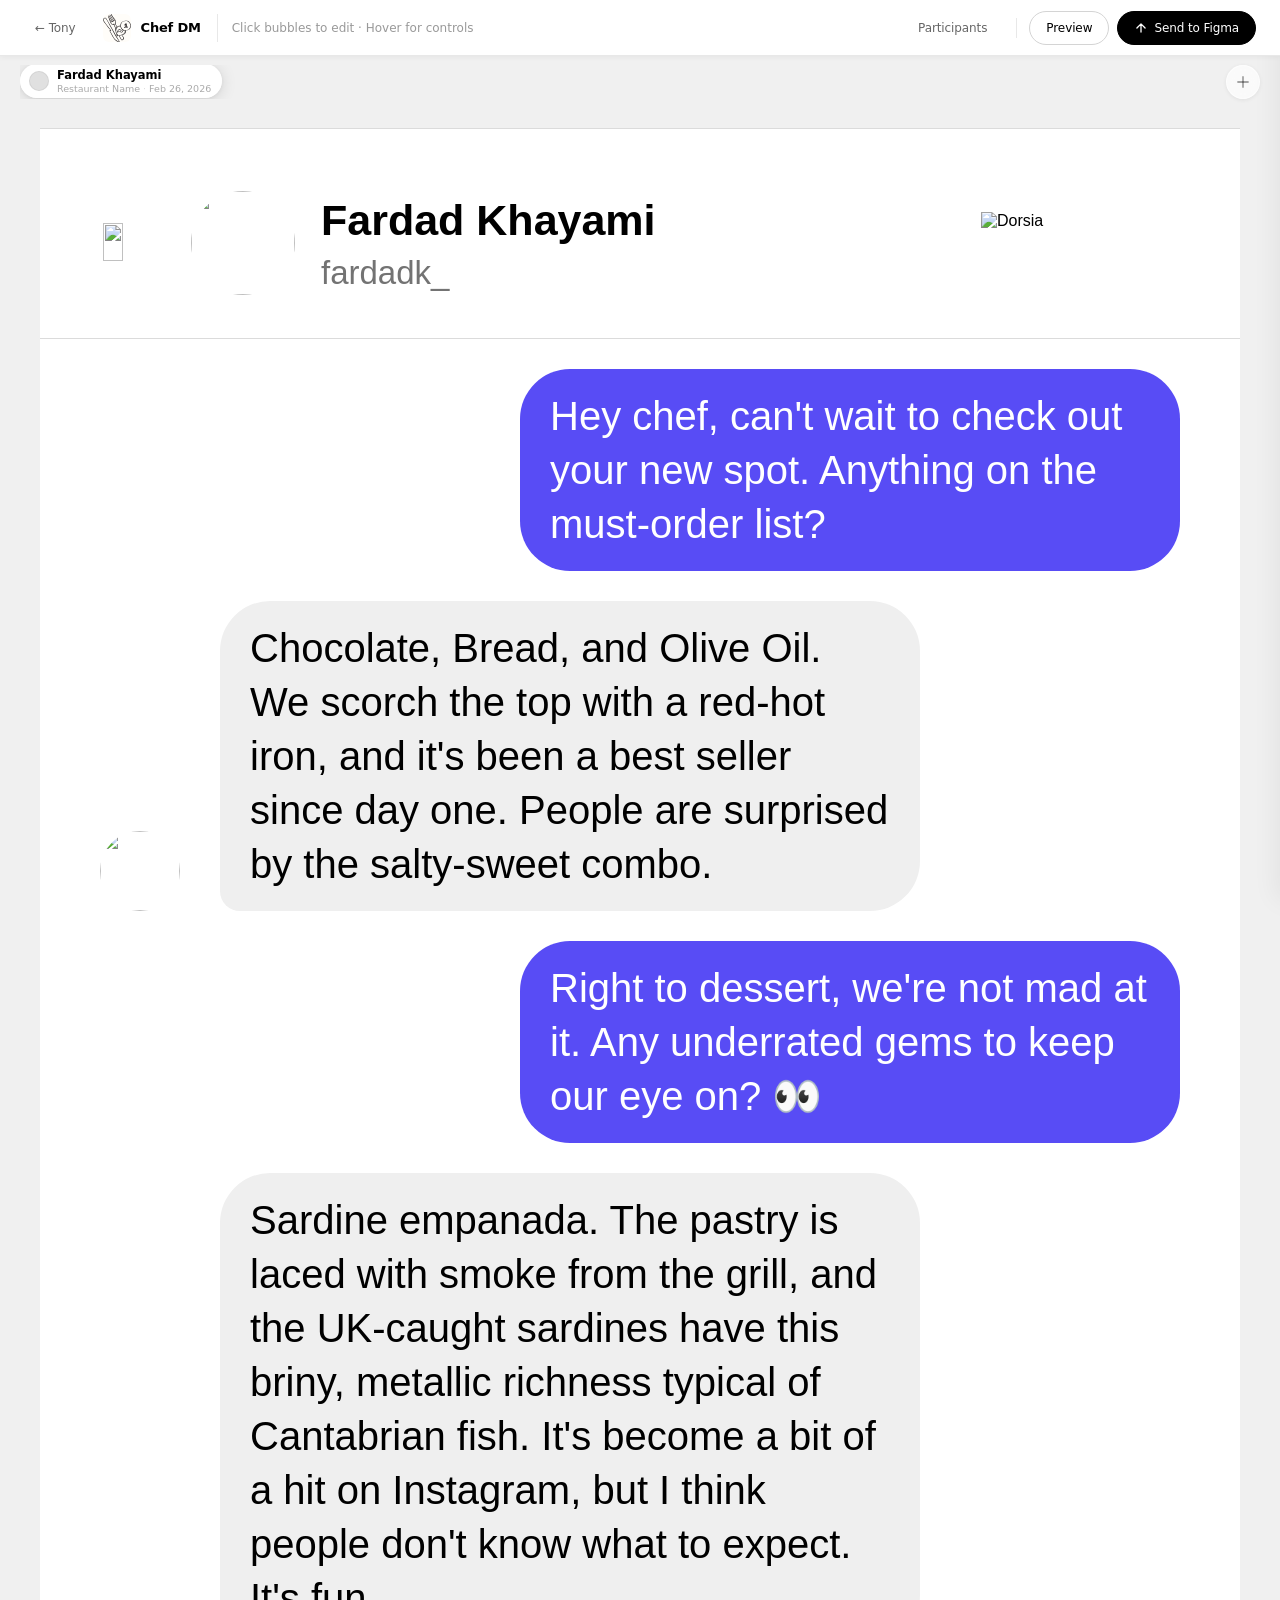
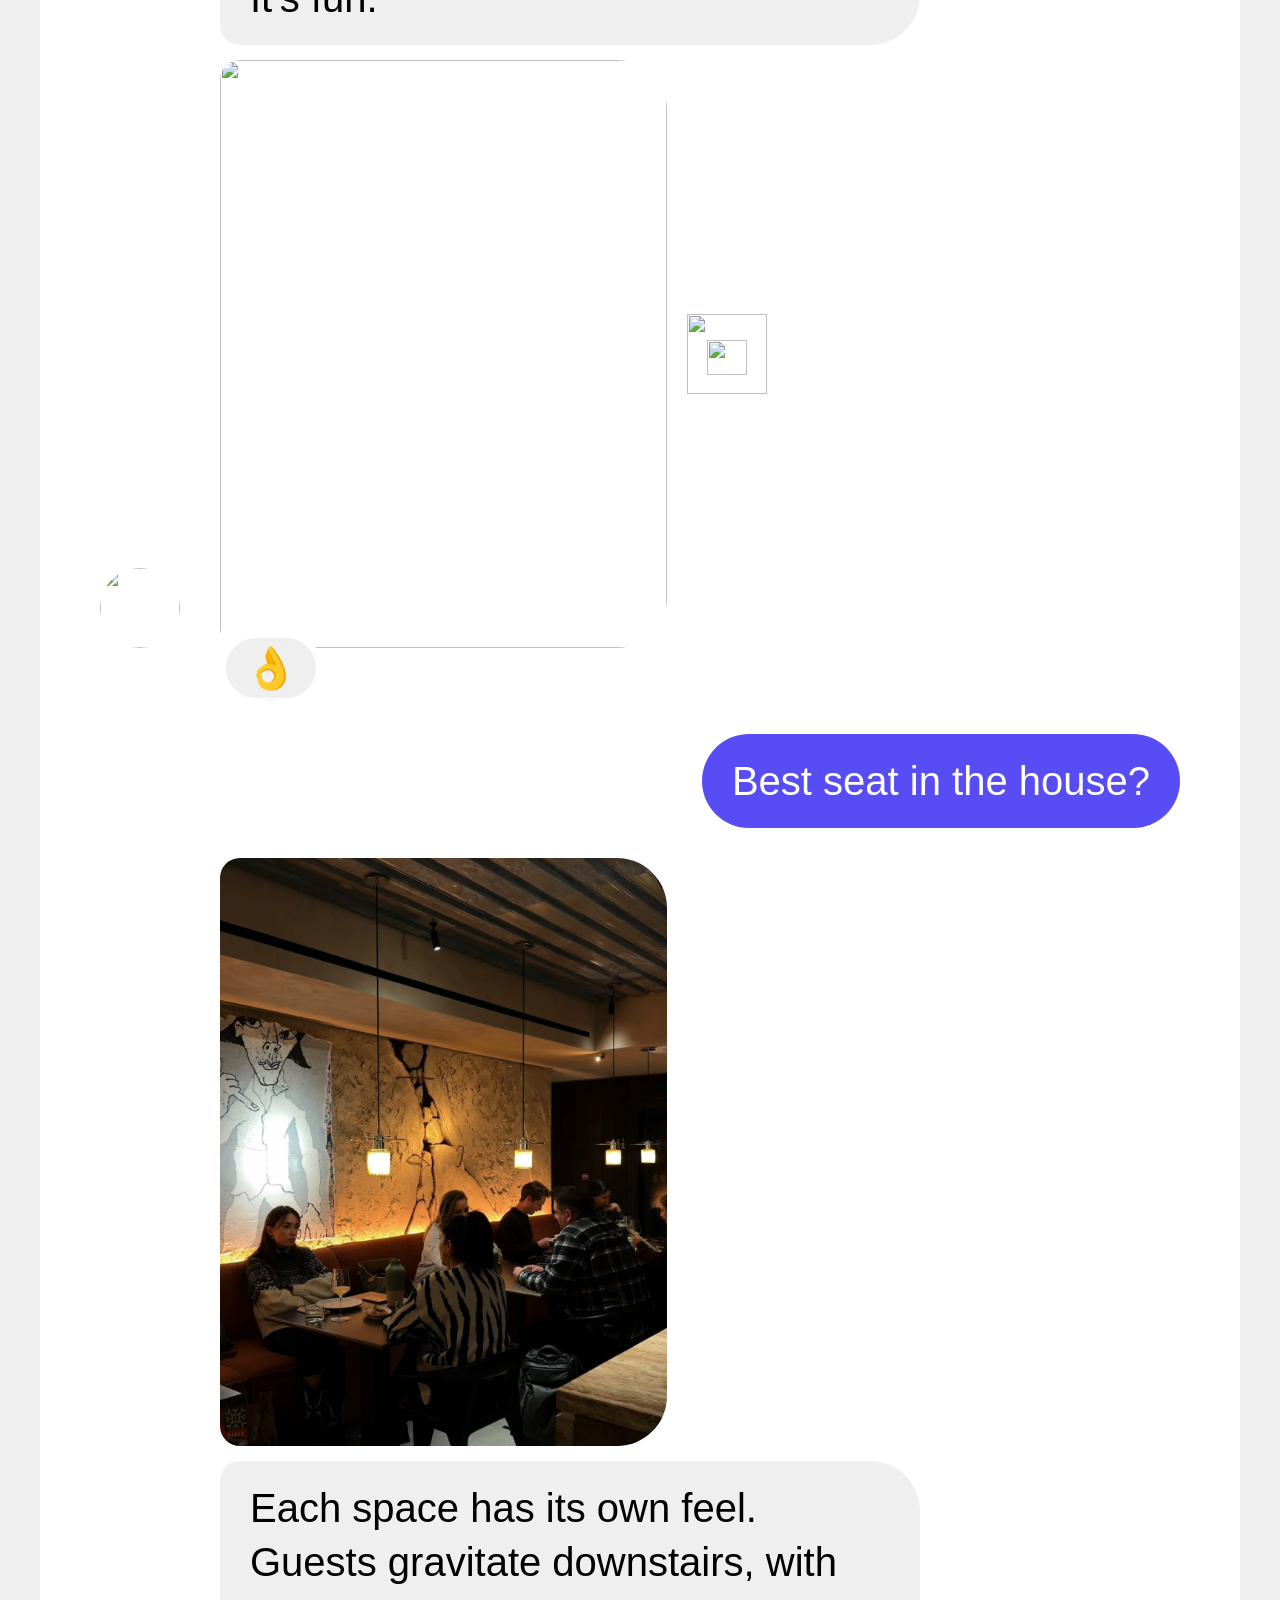
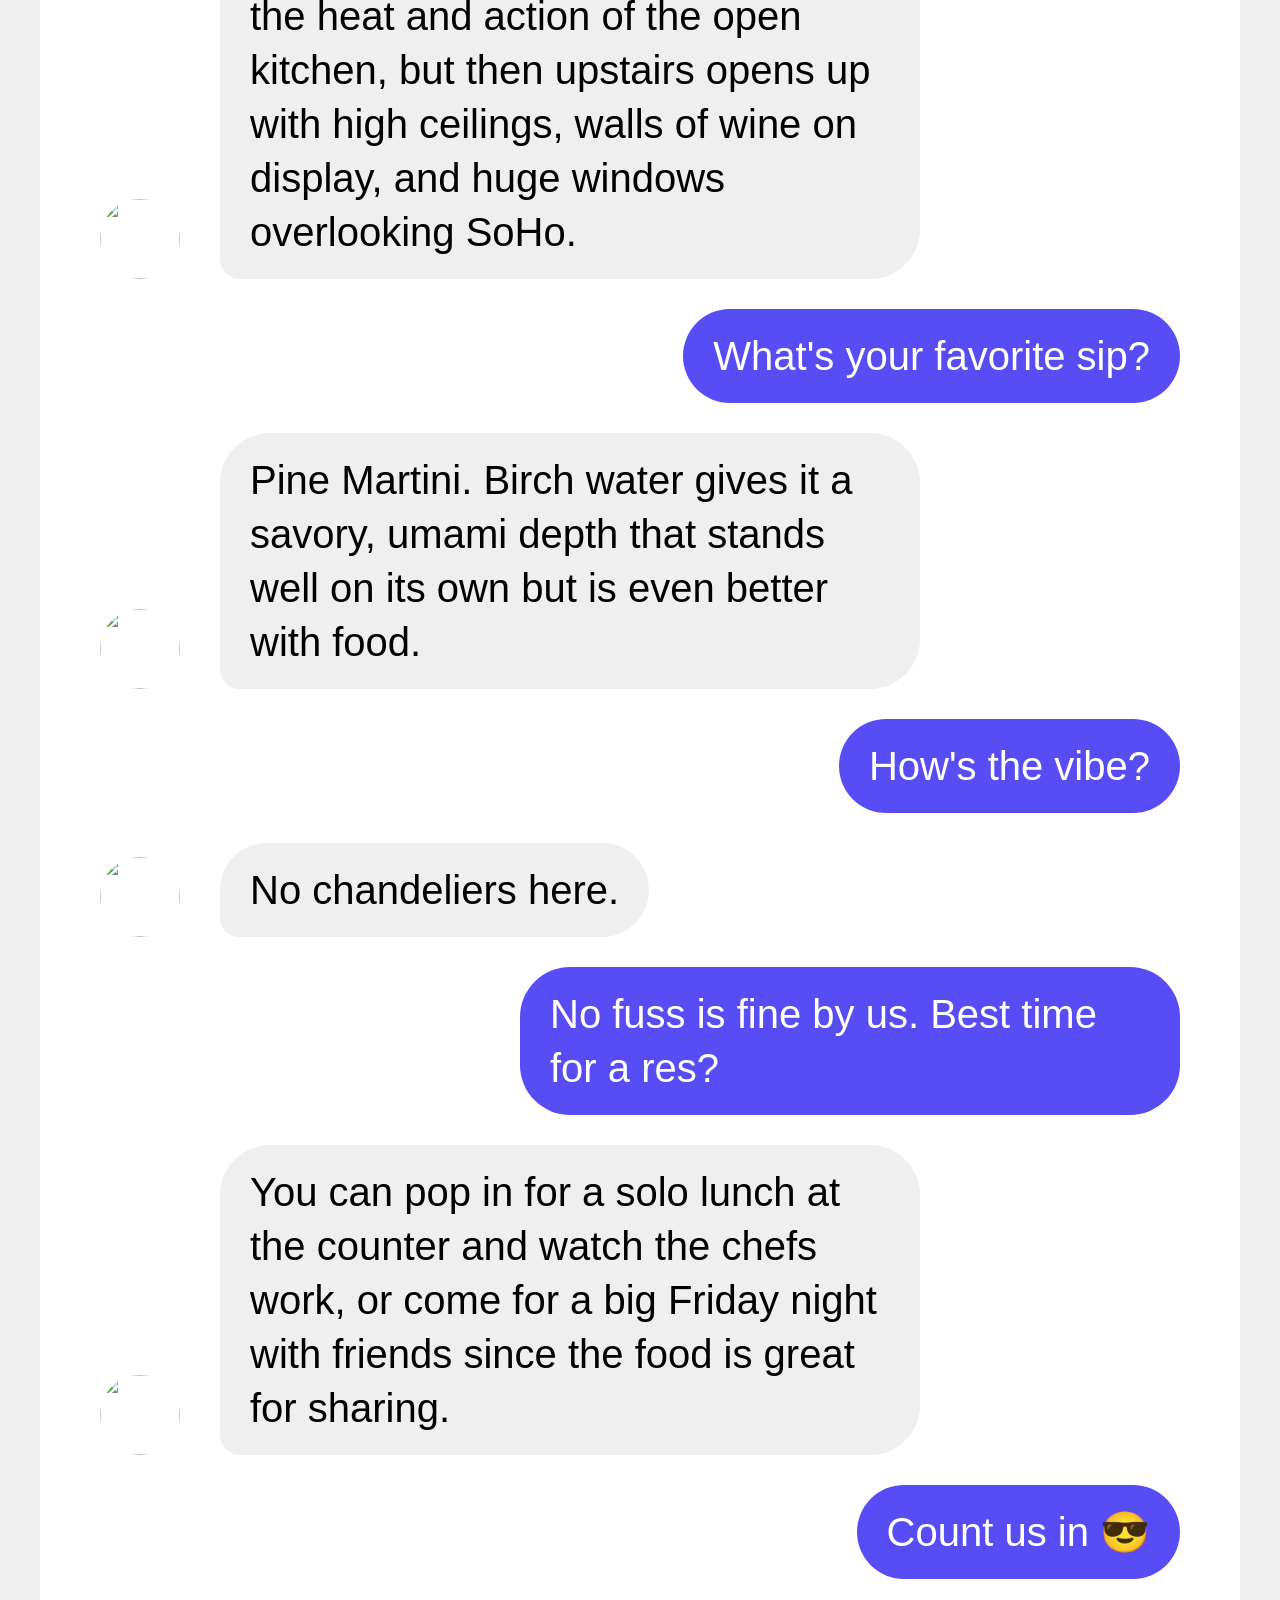
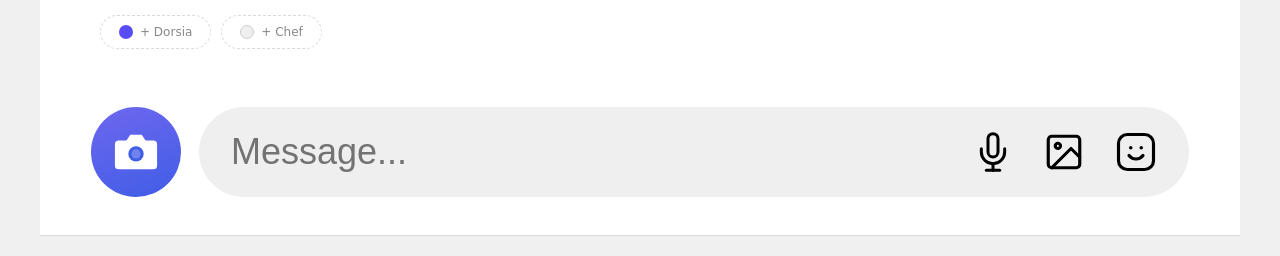
==== chef-dm-editor/chef-dms.html @ f8e0e9b6 "feat: add Tony dashboard, split editor into own page Add Tony — a self-service design studio dashboa" ====
<!DOCTYPE html>
<html lang="en">
<head>
  <meta charset="UTF-8">
  <meta name="viewport" content="width=device-width, initial-scale=1">
  <title>Chef DM Editor</title>
  <link rel="icon" type="image/svg+xml" href="/icon.svg">
  <script src="https://mcp.figma.com/mcp/html-to-design/capture.js" async></script>
  <style>
    /* ── FONTS ── */
    @font-face { font-family:'Sailec'; src:local('Sailec-Regular'),local('Sailec Regular'); font-weight:400; }
    @font-face { font-family:'Sailec'; src:local('Sailec-Medium'),local('Sailec Medium'); font-weight:500; }
    @font-face { font-family:'Sailec'; src:local('Sailec-Bold'),local('Sailec Bold'); font-weight:700; }
    @font-face { font-family:'SF Pro Text'; src:local('SFProText-Regular'),local('.SFProText-Regular'); font-weight:400; }
    @font-face { font-family:'SF Pro Text'; src:local('SFProText-Semibold'),local('.SFProText-Semibold'); font-weight:600; }
    @font-face { font-family:'SF Pro Display'; src:local('SFProDisplay-Semibold'),local('.SFProDisplay-Semibold'); font-weight:600; }

    *,*::before,*::after { box-sizing:border-box; margin:0; padding:0; }

    /* ── EDITOR BAR (light) ── */
    .editor-bar {
      position:fixed; top:0; left:0; right:0; z-index:9000;
      background:#fff; color:#000;
      padding:0 24px; height:56px;
      display:flex; align-items:center; gap:14px;
      font-family:'Sailec',-apple-system,system-ui,sans-serif; font-size:13px;
      border-bottom:1px solid #e8e8e8;
      box-shadow:0 1px 6px rgba(0,0,0,.05);
    }
    .editor-bar-logo {
      display:flex; align-items:center; gap:10px;
      padding-right:16px; border-right:1px solid #e8e8e8;
    }
    .editor-bar-logo-img {
      width:28px; height:28px; border-radius:6px;
      display:block; flex-shrink:0;
    }
    .editor-bar-title { font-weight:700; font-size:13px; color:#000; letter-spacing:-.2px; }
    .editor-bar-hint  { color:#999; font-size:12px; font-weight:400; }
    .editor-bar-right { margin-left:auto; display:flex; gap:8px; align-items:center; }
    .editor-bar-divider { width:1px; height:20px; background:#e8e8e8; margin:0 4px; }

    /* ── BUTTONS (Dorsia Exec) ── */
    .btn {
      font-family:'Sailec',-apple-system,system-ui,sans-serif;
      font-size:12px; font-weight:500; letter-spacing:-.1px;
      padding:0 16px; height:34px; border-radius:100px;
      border:none; cursor:pointer;
      transition:background .18s cubic-bezier(0.4,0,0.2,1),
                 color .18s cubic-bezier(0.4,0,0.2,1),
                 border-color .18s cubic-bezier(0.4,0,0.2,1),
                 box-shadow .18s cubic-bezier(0.4,0,0.2,1);
      display:inline-flex; align-items:center; gap:6px; white-space:nowrap;
    }
    .btn-outline {
      background:transparent; color:#000;
      border:1px solid #d4d4d4;
    }
    .btn-outline:hover { background:#f7f7f7; border-color:#bbb; }
    .btn-ghost { background:transparent; color:#666; border:1px solid transparent; }
    .btn-ghost:hover { background:#f5f5f5; color:#000; border-color:transparent; }
    .btn-dark { background:#000; color:#fff; border:1px solid #000; }
    .btn-dark:hover { background:#1a1a1a; box-shadow:0 2px 8px rgba(0,0,0,.18); }
    .btn-figma { background:#584cf5; color:#fff; border:1px solid #584cf5; }
    .btn-figma:hover { background:#4a3fe0; box-shadow:0 2px 8px rgba(88,76,245,.3); }
    .btn-danger { background:transparent; color:#c0392b; border:1px solid #f5c6c2; }
    .btn-danger:hover { background:#fef2f2; }

    /* ── PARTICIPANTS PANEL (light) ── */
    #participants-panel {
      position:fixed; top:0; right:0; bottom:0; width:320px; z-index:8999;
      background:#fff; color:#000;
      padding:64px 20px 24px;
      border-left:1px solid #e8e8e8;
      transform:translateX(100%); transition:transform .32s cubic-bezier(0.34,1.12,0.64,1);
      overflow-y:auto;
      font-family:'Sailec',-apple-system,system-ui,sans-serif;
      box-shadow:-4px 0 24px rgba(0,0,0,.06);
    }
    #participants-panel.open { transform:translateX(0); }
    .panel-title {
      font-weight:700; font-size:14px; color:#000;
      margin-bottom:20px; letter-spacing:-.2px;
    }
    .participant-card {
      background:#f8f8f8; border-radius:10px;
      padding:14px; margin-bottom:10px;
      border:1px solid #ebebeb;
    }
    .participant-card-header {
      display:flex; align-items:center; gap:12px; margin-bottom:12px;
    }
    .p-avatar-wrap { position:relative; width:48px; height:48px; flex-shrink:0; }
    .p-avatar {
      width:48px; height:48px; border-radius:50%; object-fit:cover;
      background:#e0e0e0; display:block;
    }
    .p-avatar-btn {
      position:absolute; inset:0; background:rgba(0,0,0,.5); border-radius:50%;
      display:flex; align-items:center; justify-content:center;
      opacity:0; cursor:pointer;
      transition:opacity .18s cubic-bezier(0.4,0,0.2,1);
      font-size:10px; font-weight:600; color:white;
      font-family:'Sailec',-apple-system,system-ui,sans-serif;
    }
    .p-avatar-wrap:hover .p-avatar-btn { opacity:1; }
    .p-fields { flex:1; display:flex; flex-direction:column; gap:6px; }
    .p-input {
      background:#fff; border:1px solid #e0e0e0; border-radius:6px;
      color:#000; font-size:12px; padding:7px 10px; width:100%;
      font-family:'Sailec',-apple-system,system-ui,sans-serif;
      outline:none;
    }
    .p-input:focus { border-color:#584cf5; box-shadow:0 0 0 3px rgba(88,76,245,.1); }
    .p-label { font-size:11px; color:#888; margin-bottom:2px; font-weight:500; }
    .p-section-label {
      font-size:10px; font-weight:700; color:#999; letter-spacing:.06em;
      text-transform:uppercase; margin-bottom:10px;
    }
    .p-color-row { display:flex; align-items:center; gap:10px; margin-top:4px; }
    .p-color-swatches { display:flex; gap:6px; flex-wrap:wrap; }
    .color-swatch {
      width:22px; height:22px; border-radius:6px; cursor:pointer;
      border:2px solid transparent;
      transition:transform .2s cubic-bezier(0.34,1.4,0.64,1),
                 border-color .15s cubic-bezier(0.4,0,0.2,1),
                 box-shadow .15s cubic-bezier(0.4,0,0.2,1);
    }
    .color-swatch.active { border-color:#000; box-shadow:0 0 0 1px #000; }
    .color-swatch:hover { transform:scale(1.15); }
    .p-toggle { display:flex; align-items:center; justify-content:space-between; }
    .toggle-switch { position:relative; width:36px; height:20px; cursor:pointer; }
    .toggle-switch input { opacity:0; width:0; height:0; }
    .toggle-track {
      position:absolute; inset:0; background:#ddd; border-radius:10px; transition:background .2s;
    }
    .toggle-track::before {
      content:''; position:absolute; left:3px; top:3px;
      width:14px; height:14px; background:white; border-radius:50%;
      transition:transform .2s; box-shadow:0 1px 3px rgba(0,0,0,.2);
    }
    .toggle-switch input:checked + .toggle-track { background:#000; }
    .toggle-switch input:checked + .toggle-track::before { transform:translateX(16px); }
    .p-inactive { opacity:.4; pointer-events:none; }
    .p-section-divider { height:1px; background:#ebebeb; margin:12px 0; }

    /* ── TAB BAR ── */
    #tab-bar {
      position:fixed; top:56px; left:0; right:0; z-index:8998;
      height:52px; background:transparent;
      display:flex; align-items:center;
      padding:0 20px; gap:8px;
      font-family:'Sailec',-apple-system,system-ui,sans-serif;
    }
    #tab-bar.hidden { display:none; }
    .tab-list {
      display:flex; align-items:center; gap:6px;
      overflow-x:auto; flex:1;
    }
    .tab-list::-webkit-scrollbar { display:none; }
    .tab-list { scrollbar-width:none; }

    .chat-tab {
      display:flex; align-items:center; gap:8px;
      padding:0 10px 0 8px; height:34px; border-radius:100px;
      cursor:pointer; flex-shrink:0;
      min-width:148px; max-width:216px;
      background:rgba(255,255,255,0.68);
      backdrop-filter:blur(20px); -webkit-backdrop-filter:blur(20px);
      border:1px solid rgba(255,255,255,0.55);
      box-shadow:0 1px 4px rgba(0,0,0,0.07), 0 0 0 0.5px rgba(0,0,0,0.04);
      transition:background .2s cubic-bezier(0.4,0,0.2,1),
                 box-shadow .2s cubic-bezier(0.4,0,0.2,1),
                 transform .25s cubic-bezier(0.34,1.4,0.64,1);
    }
    .chat-tab:hover {
      background:rgba(255,255,255,0.88);
      box-shadow:0 2px 10px rgba(0,0,0,0.1), 0 0 0 0.5px rgba(0,0,0,0.04);
    }
    .chat-tab.active {
      background:rgba(255,255,255,0.97);
      border-color:rgba(255,255,255,0.9);
      box-shadow:0 2px 16px rgba(0,0,0,0.13), 0 1px 4px rgba(0,0,0,0.07);
      transform:translateY(-1px);
    }

    .tab-avatar {
      width:20px; height:20px; border-radius:50%; flex-shrink:0;
      background:#e0e0e0 center/cover; border:1.5px solid rgba(0,0,0,0.06);
    }
    .tab-info { display:flex; flex-direction:column; gap:1px; flex:1; min-width:0; overflow:hidden; }
    .tab-name {
      font-size:11.5px; font-weight:600; color:#000;
      white-space:nowrap; overflow:hidden; text-overflow:ellipsis;
      display:block; outline:none !important;
    }
    .chat-tab.active .tab-name { cursor:text; }
    .chat-tab:not(.active) .tab-name { cursor:pointer; pointer-events:none; }
    .tab-meta {
      display:flex; align-items:center; gap:3px;
      font-size:9.5px; color:#aaa; white-space:nowrap; overflow:hidden;
    }
    .tab-venue, .tab-date { outline:none !important; }
    .chat-tab.active .tab-venue,
    .chat-tab.active .tab-date { cursor:text; }
    .chat-tab:not(.active) .tab-venue,
    .chat-tab:not(.active) .tab-date { pointer-events:none; }
    .tab-sep { opacity:.4; }

    .tab-close {
      width:16px; height:16px; border-radius:50%; border:none;
      background:transparent; cursor:pointer; flex-shrink:0;
      display:flex; align-items:center; justify-content:center;
      color:rgba(0,0,0,0.25); opacity:0; padding:0;
      transition:opacity .15s, background .15s, color .15s;
    }
    .chat-tab:hover .tab-close { opacity:1; }
    .tab-close:hover { background:rgba(0,0,0,0.08) !important; color:#444 !important; }

    .add-tab-btn {
      width:34px; height:34px; flex-shrink:0; border:none;
      border-radius:50%; cursor:pointer;
      display:flex; align-items:center; justify-content:center;
      color:rgba(0,0,0,0.35);
      background:rgba(255,255,255,0.68);
      backdrop-filter:blur(20px); -webkit-backdrop-filter:blur(20px);
      border:1px solid rgba(255,255,255,0.55);
      box-shadow:0 1px 4px rgba(0,0,0,0.07);
      transition:background .18s cubic-bezier(0.4,0,0.2,1),
                 box-shadow .18s cubic-bezier(0.4,0,0.2,1),
                 color .18s;
    }
    .add-tab-btn:hover { background:rgba(255,255,255,0.97); color:#000; box-shadow:0 2px 10px rgba(0,0,0,0.1); }

    /* ── BODY ── */
    body {
      background:#f0f0f0; padding-top:108px;
      font-family:'SF Pro Text',-apple-system,BlinkMacSystemFont,sans-serif;
    }
    body.preview-mode {
      background:#1A1A1A;
      min-height:100vh; padding:60px 0 120px;
      display:flex; justify-content:center; align-items:flex-start;
    }
    body.figma-capture-mode {
      background:white; padding:0;
    }
    body.preview-mode .editor-bar         { display:none; }
    body.figma-capture-mode .editor-bar   { display:none; }
    body.preview-mode #tab-bar            { display:none; }
    body.figma-capture-mode #tab-bar      { display:none; }
    body.preview-mode #participants-panel  { display:none; }
    body.figma-capture-mode #participants-panel { display:none; }
    body.figma-capture-mode { padding-top:0; }
    body.preview-mode .msg-controls        { display:none !important; }
    body.figma-capture-mode .msg-controls  { display:none !important; }
    body.preview-mode .add-msg-bar         { display:none; }
    body.figma-capture-mode .add-msg-bar   { display:none; }
    body.preview-mode [contenteditable]      { outline:none !important; cursor:default; pointer-events:none; user-select:none; }
    body.figma-capture-mode [contenteditable]{ outline:none !important; cursor:default; pointer-events:none; user-select:none; }

    /* ── SEND TO FIGMA OVERLAY ── */
    #figma-overlay {
      display:none; position:fixed; inset:0; z-index:99999;
      background:rgba(0,0,0,.55); backdrop-filter:blur(10px); -webkit-backdrop-filter:blur(10px);
      align-items:center; justify-content:center;
      font-family:'Sailec',-apple-system,system-ui,sans-serif;
    }
    #figma-overlay.show { display:flex; }
    .figma-card {
      background:#fff; border-radius:20px; padding:32px 36px 28px;
      max-width:400px; width:90%; text-align:center;
      box-shadow:0 24px 64px rgba(0,0,0,.3);
      animation:cardIn .3s cubic-bezier(0.34,1.4,0.64,1);
    }
    @keyframes cardIn { from { opacity:0; transform:scale(.93) translateY(8px); } to { opacity:1; transform:none; } }
    .figma-card-icon { font-size:32px; margin-bottom:12px; }
    .figma-card-title { font-size:18px; font-weight:700; color:#000; margin-bottom:6px; }
    .figma-card-body  { font-size:13px; color:#666; line-height:1.55; margin-bottom:20px; }
    .figma-prompt-box {
      background:#f5f5f5; border-radius:10px; padding:11px 14px;
      font-size:12px; color:#333; text-align:left; font-family:monospace;
      margin-bottom:20px; word-break:break-all; line-height:1.5;
      border:1.5px solid transparent;
      transition:border-color .15s;
    }
    .figma-prompt-box.copied { border-color:#000; }
    .figma-card-actions { display:flex; gap:8px; justify-content:center; }
    .figma-copy-btn {
      flex:1; padding:11px 0; border-radius:100px; border:none; cursor:pointer;
      font-family:'Sailec',-apple-system,sans-serif; font-size:13px; font-weight:600;
      background:#000; color:#fff;
      transition:background .15s cubic-bezier(0.4,0,0.2,1),
                 transform .2s cubic-bezier(0.34,1.4,0.64,1);
    }
    .figma-copy-btn:hover { background:#222; transform:scale(1.02); }
    .figma-copy-btn.done { background:#2d9e5e; }
    .figma-close-btn {
      padding:11px 18px; border-radius:100px; border:1.5px solid #e8e8e8;
      background:transparent; cursor:pointer;
      font-family:'Sailec',-apple-system,sans-serif; font-size:13px; font-weight:500; color:#555;
      transition:background .15s, color .15s;
    }
    .figma-close-btn:hover { background:#f5f5f5; color:#000; }

    /* ── iPHONE FRAME ── */
    #iphone-frame {
      position:relative; width:540px;
      background:#1c1c1e; border-radius:56px; padding:16px;
      box-shadow:inset 0 0 0 1px rgba(255,255,255,.13),inset 0 0 0 2.5px #2c2c2e,
        0 50px 120px rgba(0,0,0,.7),0 0 0 1px rgba(0,0,0,.6);
      flex-shrink:0;
    }
    .iphone-btn { position:absolute; background:#2c2c2e; border-radius:3px; }
    .iphone-mute     { left:-4px; top:116px; width:4px; height:30px; }
    .iphone-vol-up   { left:-4px; top:170px; width:4px; height:62px; }
    .iphone-vol-down { left:-4px; top:248px; width:4px; height:62px; }
    .iphone-power    { right:-4px; top:196px; width:4px; height:80px; }
    .iphone-screen   { background:white; border-radius:42px; overflow:hidden; display:flex; flex-direction:column; }
    .iphone-status   {
      position:relative; height:54px; background:white;
      display:flex; align-items:center; justify-content:space-between;
      padding:0 28px; flex-shrink:0; z-index:5;
    }
    .iphone-time { font-family:'SF Pro Text',-apple-system,sans-serif; font-size:15px; font-weight:600; letter-spacing:-.2px; }
    .iphone-island {
      position:absolute; top:11px; left:50%; transform:translateX(-50%);
      width:126px; height:36px; background:#000; border-radius:20px;
    }
    .iphone-status-icons { display:flex; align-items:center; gap:6px; }
    .iphone-content-outer { overflow:hidden; position:relative; }
    .iphone-home { height:34px; background:white; display:flex; align-items:center; justify-content:center; flex-shrink:0; }
    .iphone-home::before { content:''; width:134px; height:5px; background:#000; border-radius:3px; opacity:.18; }

    /* ── DM FRAME ── */
    #dm-design {
      width:1200px; margin:20px auto;
      background:white; border-top:1px solid #dbdbdb; border-bottom:1px solid #dbdbdb; overflow:visible;
    }
    body.figma-capture-mode #dm-design { margin:0; }

    /* ── HEADER ── */
    .dm-header { position:relative; height:210px; border-bottom:1px solid #dbdbdb; }
    .back-arrow { position:absolute; left:63px; top:94px; width:20px; height:38px; object-fit:contain; }
    .profile-area { position:absolute; left:151px; top:62px; display:flex; align-items:center; gap:26px; }
    .profile-photo-wrap { position:relative; width:104px; height:104px; flex-shrink:0; border-radius:50%; overflow:hidden; }
    .profile-photo { width:104px; height:104px; object-fit:cover; display:block; }
    .profile-replace-btn {
      position:absolute; inset:0; background:rgba(0,0,0,.5);
      display:flex; align-items:center; justify-content:center; opacity:0; cursor:pointer;
      transition:opacity .18s cubic-bezier(0.4,0,0.2,1);
      color:white; font-family:'Sailec',-apple-system,sans-serif; font-size:11px; font-weight:600; text-align:center;
    }
    .profile-photo-wrap:hover .profile-replace-btn { opacity:1; }
    @media (hover:none) { .profile-photo-wrap .profile-replace-btn { opacity:0.85; } }
    .profile-name {
      font-family:'SF Pro Display',-apple-system,sans-serif;
      font-size:43px; font-weight:600; color:#000; letter-spacing:0; line-height:1.35; white-space:nowrap;
    }
    .profile-handle { font-size:33px; font-weight:400; color:#737373; letter-spacing:0; line-height:1.35; margin-top:2px; white-space:nowrap; }
    .dorsia-logo { position:absolute; right:63px; top:83px; height:59px; width:196px; object-fit:contain; }

    /* ── MESSAGES ── */
    #messages-container {
      width:1080px; margin:0 auto; padding:30px 0 20px;
      display:flex; flex-direction:column; gap:30px;
    }

    /* Message row wrapper */
    .msg-outer { position:relative; display:flex; flex-direction:column; }
    .msg-outer[data-side="right"] { align-items:flex-end; }
    .msg-outer[data-side="left"]  { align-items:flex-start; }
    .msg-outer:hover .msg-controls { opacity:1; transform:translateY(0); }

    /* Controls — unified frosted glass pill */
    .msg-controls {
      position:absolute; top:-16px; right:0; z-index:100;
      display:flex; align-items:center; gap:0;
      opacity:0; transform:translateY(5px);
      transition:opacity .2s cubic-bezier(0.16,1,0.3,1),
                 transform .25s cubic-bezier(0.34,1.4,0.64,1);
      background:rgba(255,255,255,0.96);
      backdrop-filter:blur(20px); -webkit-backdrop-filter:blur(20px);
      border:1px solid rgba(0,0,0,0.07);
      border-radius:100px;
      box-shadow:0 2px 12px rgba(0,0,0,0.09), 0 1px 3px rgba(0,0,0,0.05);
      padding:3px;
      font-family:'Sailec',-apple-system,system-ui,sans-serif;
    }
    .msg-outer[data-side="left"] .msg-controls { right:auto; left:0; }

    /* Speaker select inside pill */
    .msg-controls select {
      font-size:12px; font-weight:600;
      padding:4px 22px 4px 10px; border-radius:100px;
      background:transparent; color:#000; border:none;
      cursor:pointer; outline:none;
      font-family:'Sailec',-apple-system,system-ui,sans-serif;
      appearance:none; -webkit-appearance:none;
      background-image:url("data:image/svg+xml,%3Csvg width='8' height='5' viewBox='0 0 8 5' fill='none' xmlns='http://www.w3.org/2000/svg'%3E%3Cpath d='M1 1L4 4L7 1' stroke='%23888' stroke-width='1.5' stroke-linecap='round' stroke-linejoin='round'/%3E%3C/svg%3E");
      background-repeat:no-repeat; background-position:right 7px center;
      transition:background-color .15s cubic-bezier(0.4,0,0.2,1);
    }
    .msg-controls select:hover { background-color:rgba(0,0,0,0.05); }

    /* Thin separator between select and icon buttons */
    .ctrl-divider { width:1px; height:14px; background:rgba(0,0,0,0.1); margin:0 3px; flex-shrink:0; }

    /* Icon buttons */
    .ctrl-btn {
      width:28px; height:28px; border-radius:100px; border:none; cursor:pointer;
      display:inline-flex; align-items:center; justify-content:center;
      background:transparent; color:#aaa; flex-shrink:0;
      transition:background .15s cubic-bezier(0.4,0,0.2,1),
                 color .15s cubic-bezier(0.4,0,0.2,1);
    }
    .ctrl-btn:hover { background:rgba(0,0,0,0.06); color:#333; }
    .ctrl-react:hover { color:#333; }
    .ctrl-del:hover { background:rgba(192,57,43,0.08) !important; color:#c0392b !important; }

    /* Emoji picker */
    @keyframes picker-appear {
      from { opacity:0; transform:translateY(4px) scale(0.96); }
      to   { opacity:1; transform:translateY(0) scale(1); }
    }
    #emoji-picker {
      position:fixed; z-index:99999;
      background:rgba(255,255,255,0.97);
      backdrop-filter:blur(20px); -webkit-backdrop-filter:blur(20px);
      border:1px solid rgba(0,0,0,0.07); border-radius:14px;
      padding:6px; display:flex; gap:2px; flex-wrap:wrap; max-width:210px;
      box-shadow:0 8px 32px rgba(0,0,0,.12), 0 2px 6px rgba(0,0,0,.06);
      font-family:'Sailec',-apple-system,system-ui,sans-serif;
      animation:picker-appear .2s cubic-bezier(0.34,1.4,0.64,1) forwards;
      transform-origin:top center;
    }
    .emoji-opt {
      width:34px; height:34px; border-radius:8px; border:none; cursor:pointer;
      font-size:20px; background:transparent; display:flex; align-items:center; justify-content:center;
      transition:background .12s cubic-bezier(0.4,0,0.2,1), transform .15s cubic-bezier(0.34,1.4,0.64,1);
    }
    .emoji-opt:hover { background:rgba(0,0,0,0.06); transform:scale(1.2); }
    .emoji-clear {
      font-size:11px; color:#bbb; font-weight:600;
      border:1px solid rgba(0,0,0,0.08); border-radius:8px;
      width:34px; height:34px; transition:color .15s, background .15s;
    }
    .emoji-clear:hover { color:#c0392b !important; background:rgba(192,57,43,0.08) !important; border-color:rgba(192,57,43,0.2) !important; }

    /* Right bubble (Dorsia) */
    .msg-right { max-width:660px; }
    .bubble-right {
      border-radius:50px; padding:20px 30px;
      font-size:40px; font-weight:400; letter-spacing:0 !important; line-height:1.35;
      word-break:break-word;
    }

    /* Left bubble (Chef / Person3) */
    .msg-left-row { display:flex; gap:40px; align-items:flex-end; width:100%; }
    .msg-left-group { display:flex; flex-direction:column; width:100%; }
    .avatar { width:80px; height:80px; border-radius:50%; object-fit:cover; flex-shrink:0; }
    .avatar-spacer { width:80px; flex-shrink:0; }
    .bubbles-col { display:flex; flex-direction:column; gap:15px; align-items:flex-start; max-width:762px; }
    .bubble-left {
      background:#efefef; padding:20px 30px; max-width:700px;
      font-size:40px; font-weight:400; color:#000; letter-spacing:0 !important; line-height:1.35;
      word-break:break-word;
    }
    .bubble-first { border-radius:50px 50px 50px 20px; }
    .bubble-cont  { border-radius:20px 50px 50px 20px; }

    /* Photo message */
    .photo-wrap { position:relative; width:447px; height:588px; flex-shrink:0; overflow:hidden; border-radius:20px 50px 50px 20px; }
    .food-photo { width:100%; height:100%; object-fit:cover; display:block; }
    .photo-replace-btn {
      position:absolute; inset:0; background:rgba(0,0,0,.45);
      display:flex; flex-direction:column; align-items:center; justify-content:center; gap:14px;
      opacity:0; cursor:pointer;
      transition:opacity .18s cubic-bezier(0.4,0,0.2,1);
      color:white; font-family:'Sailec',-apple-system,system-ui,sans-serif; font-size:22px; font-weight:600;
    }
    .photo-replace-btn svg { width:40px; height:40px; }
    .photo-wrap:hover .photo-replace-btn { opacity:1; }
    @media (hover:none) { .photo-wrap .photo-replace-btn { opacity:0.85; } }
    .photo-row { display:flex; gap:20px; align-items:center; }
    .reaction-dot { position:relative; width:80px; height:80px; flex-shrink:0; }
    .rdot-bg  { position:absolute; top:0; left:0; width:80px; height:80px; }
    .rdot-ico { position:absolute; top:26px; left:20px; width:40px; height:35px; object-fit:contain; mix-blend-mode:multiply; }
    .reaction-pill-row { padding-left:120px; margin-top:-16px; position:relative; z-index:2; }
    .reaction-pill-row--right { padding-left:0; padding-right:4px; margin-top:-16px; position:relative; z-index:2; }
    .reaction-pill {
      display:inline-flex; align-items:center; justify-content:center;
      background:#efefef; border:6px solid #fff; border-radius:50px;
      padding:10px 20px; font-size:40px; line-height:1; letter-spacing:0;
    }

    /* ── ADD MESSAGE BAR ── */
    .add-msg-bar {
      width:1080px; margin:0 auto; padding:16px 0 30px;
      display:flex; gap:10px; align-items:center;
    }
    .add-msg-btn {
      display:flex; align-items:center; gap:7px;
      padding:9px 18px; border-radius:100px;
      border:1.5px dashed rgba(0,0,0,0.15);
      background:transparent; cursor:pointer;
      font-family:'Sailec',-apple-system,system-ui,sans-serif;
      font-size:12px; font-weight:500; color:#888;
      transition:background .18s cubic-bezier(0.4,0,0.2,1),
                 border-color .18s cubic-bezier(0.4,0,0.2,1),
                 color .18s cubic-bezier(0.4,0,0.2,1);
    }
    .add-msg-btn:hover { background:rgba(0,0,0,0.03); border-color:rgba(0,0,0,0.3); color:#333; }
    .add-msg-dot { width:14px; height:14px; border-radius:50%; display:inline-block; flex-shrink:0; }

    /* ── BOTTOM BANNER ── */
    .bottom-banner {
      width:1138px; margin:10px auto 20px;
      background:#fff; display:flex; align-items:center;
      padding:18px 20px; gap:18px; box-sizing:border-box;
    }
    .dm-cam-btn {
      width:90px; height:90px; border-radius:50%; flex-shrink:0;
      background:linear-gradient(160deg,#6E67EE 0%,#405DE6 100%);
      display:flex; align-items:center; justify-content:center;
    }
    .dm-input-pill {
      flex:1; height:90px; background:#efefef; border-radius:50px;
      display:flex; align-items:center; padding:0 32px; gap:0;
    }
    .dm-placeholder {
      flex:1; font-size:36px; color:#737373; font-weight:400;
      font-family:-apple-system,BlinkMacSystemFont,'SF Pro Text',sans-serif;
    }
    .dm-input-icons { display:flex; align-items:center; gap:30px; }

    /* DM design fixed canvas width */
    #dm-design { width:1200px; }

    /* Editable — no outlines, frosted glass hierarchy instead */
    [contenteditable] { outline:none !important; cursor:text; }

    /* Smooth transitions for all chat regions */
    .msg-outer, .bottom-banner, .add-msg-bar {
      transition: filter .28s cubic-bezier(0.4,0,0.2,1),
                  opacity .28s cubic-bezier(0.4,0,0.2,1);
    }
    /* When editing: blur everything except the active bubble */
    body.editing-mode .msg-outer:not(.editing-active) {
      filter: blur(2.5px); opacity: 0.3;
    }
    body.editing-mode .bottom-banner,
    body.editing-mode .add-msg-bar {
      filter: blur(2.5px); opacity: 0.3;
    }
    /* Header is always sharp — never blurred under any condition */
    .dm-header { filter: none !important; opacity: 1 !important; }
    body.editing-mode .editing-active {
      position: relative; z-index: 10;
    }

    /* ── MOBILE ── */
    @media (max-width: 1199px) {
      body { overflow-x: hidden; }
      #dm-design { transform-origin: top left; }
    }
    @media (max-width: 860px) {
      /* Editor bar: hide hint, compact */
      .editor-bar-hint  { display:none; }
      .editor-bar       { padding:0 14px; gap:6px; }
      .editor-bar-divider { display:none; }
      /* Tighter tab bar */
      #tab-bar { padding:0 10px; }
      /* Participants panel: full-width drawer */
      #participants-panel { width:100vw; }
    }
    @media (max-width: 500px) {
      /* Very small screens: icon-only Send to Figma */
      .btn-dark .btn-figma-label { display:none; }
      .btn { padding:7px 10px; }
    }
  </style>
</head>
<body>

<!-- EDITOR BAR -->
<div class="editor-bar">
  <a href="tony.html" class="btn btn-ghost" style="text-decoration:none;font-size:12px;padding:0 10px;margin-right:2px;">← Tony</a>
  <div class="editor-bar-logo">
    <img src="/icon.svg" class="editor-bar-logo-img" alt="Chef DMs">
    <span class="editor-bar-title">Chef DM</span>
  </div>
  <span class="editor-bar-hint">Click bubbles to edit · Hover for controls</span>
  <div class="editor-bar-right">
    <button class="btn btn-ghost" onclick="togglePanel()">Participants</button>
    <div class="editor-bar-divider"></div>
    <button class="btn btn-outline" onclick="enterPreview()">Preview</button>
    <button class="btn btn-dark" onclick="sendToFigma()">
      <svg width="14" height="14" viewBox="0 0 24 24" fill="none" stroke="currentColor" stroke-width="2.2" stroke-linecap="round" stroke-linejoin="round">
        <path d="M12 19V5M5 12l7-7 7 7"/>
      </svg>
      <span class="btn-figma-label">Send to Figma</span>
    </button>
  </div>
</div>

<!-- TAB BAR (rendered by JS) -->
<div id="tab-bar"></div>

<!-- PARTICIPANTS PANEL -->
<div id="participants-panel">
  <div class="panel-title">Participants</div>

  <!-- Dorsia -->
  <div class="participant-card">
    <div class="p-section-label">Dorsia · Right side</div>
    <div class="p-color-row">
      <span class="p-label">Bubble color</span>
      <div class="p-color-swatches" id="dorsia-colors">
        <div class="color-swatch active" style="background:#584cf5;" data-color="#584cf5" onclick="setParticipantColor('dorsia',this)" title="Dorsia purple"></div>
        <div class="color-swatch" style="background:#000;" data-color="#000" onclick="setParticipantColor('dorsia',this)" title="Black"></div>
        <div class="color-swatch" style="background:#D4A574;" data-color="#D4A574" onclick="setParticipantColor('dorsia',this)" title="Dorsia gold"></div>
        <div class="color-swatch" style="background:#0095F6;" data-color="#0095F6" onclick="setParticipantColor('dorsia',this)" title="Instagram blue"></div>
      </div>
    </div>
  </div>

  <!-- Chef -->
  <div class="participant-card">
    <div class="p-section-label">Chef · Left side</div>
    <div class="participant-card-header">
      <div class="p-avatar-wrap">
        <img id="p-chef-avatar" class="p-avatar" src="https://www.figma.com/api/mcp/asset/39e2594a-38e4-4467-bf9d-bcd5b341c7cd" alt="">
        <div class="p-avatar-btn" onclick="replaceParticipantAvatar('chef')">Change</div>
      </div>
      <div class="p-fields">
        <div><div class="p-label">Bubble label</div>
          <input class="p-input" id="p-chef-name" value="Chef" placeholder="Label" onchange="updateParticipantLabel('chef',this.value)">
        </div>
      </div>
    </div>

    <div class="p-section-divider"></div>
    <div class="p-section-label" style="margin-bottom:10px;">Header</div>
    <div class="participant-card-header" style="margin-bottom:10px;">
      <div class="p-avatar-wrap">
        <img id="p-header-photo-thumb" class="p-avatar" src="https://www.figma.com/api/mcp/asset/b1e19405-436c-48c5-b9c1-053e8bc1356d" alt="">
        <div class="p-avatar-btn" onclick="replaceHeaderPhoto()">Change</div>
      </div>
      <div class="p-fields">
        <div><div class="p-label">Name</div>
          <input class="p-input" id="p-chef-header-name" placeholder="Chef Name" oninput="updateChefHeaderName(this.value)">
        </div>
        <div><div class="p-label">Handle</div>
          <input class="p-input" id="p-chef-header-handle" placeholder="chefhandle_" oninput="updateChefHeaderHandle(this.value)">
        </div>
        <div><div class="p-label">Restaurant</div>
          <input class="p-input" id="p-chef-header-venue" placeholder="Restaurant name" oninput="updateChefVenue(this.value)">
        </div>
      </div>
    </div>

    <div class="p-color-row">
      <span class="p-label">Bubble color</span>
      <div class="p-color-swatches" id="chef-colors">
        <div class="color-swatch active" style="background:#efefef;" data-color="#efefef" onclick="setParticipantColor('chef',this)" title="Instagram gray"></div>
        <div class="color-swatch" style="background:#000;" data-color="#000" onclick="setParticipantColor('chef',this)" title="Black"></div>
        <div class="color-swatch" style="background:#D4A574;" data-color="#D4A574" onclick="setParticipantColor('chef',this)" title="Dorsia gold"></div>
        <div class="color-swatch" style="background:#584cf5;" data-color="#584cf5" onclick="setParticipantColor('chef',this)" title="Dorsia purple"></div>
      </div>
    </div>
  </div>

  <!-- Person 3 -->
  <div class="participant-card" id="p3-card">
    <div class="p-toggle" style="margin-bottom:12px;">
      <div>
        <div style="font-size:13px;font-weight:700;color:#000;">Add 3rd Person</div>
        <div class="p-label" style="margin-top:2px;">Appears on left side</div>
      </div>
      <label class="toggle-switch">
        <input type="checkbox" id="p3-toggle" onchange="togglePerson3(this.checked)">
        <div class="toggle-track"></div>
      </label>
    </div>
    <div id="p3-fields" class="p-inactive">
      <div class="participant-card-header">
        <div class="p-avatar-wrap">
          <img id="p-person3-avatar" class="p-avatar" src="" alt="" style="background:#ddd;">
          <div class="p-avatar-btn" onclick="replaceParticipantAvatar('person3')">Set Photo</div>
        </div>
        <div class="p-fields">
          <div><div class="p-label">Display name</div>
            <input class="p-input" id="p3-name" value="Guest" placeholder="Name" onchange="updateParticipantLabel('person3',this.value)">
          </div>
        </div>
      </div>
      <div class="p-color-row">
        <span class="p-label">Bubble color</span>
        <div class="p-color-swatches" id="p3-colors">
          <div class="color-swatch active" style="background:#efefef;" data-color="#efefef" onclick="setParticipantColor('person3',this)" title="Instagram gray"></div>
          <div class="color-swatch" style="background:#000;" data-color="#000" onclick="setParticipantColor('person3',this)" title="Black"></div>
          <div class="color-swatch" style="background:#D4A574;" data-color="#D4A574" onclick="setParticipantColor('person3',this)" title="Dorsia gold"></div>
          <div class="color-swatch" style="background:#584cf5;" data-color="#584cf5" onclick="setParticipantColor('person3',this)" title="Dorsia purple"></div>
        </div>
      </div>
    </div>
  </div>
</div>

<!-- SEND TO FIGMA MODAL -->
<div id="figma-overlay" onclick="if(event.target===this)closeFigmaOverlay()">
  <div class="figma-card">
    <div class="figma-card-icon">✦</div>
    <div class="figma-card-title">Send to Figma</div>
    <div class="figma-card-body">Copy the prompt below and paste it into Claude — it'll drop straight into <strong>Evergreen Editorial → Chef DMs</strong>.</div>
    <div class="figma-prompt-box" id="figma-prompt-text"></div>
    <div class="figma-card-actions">
      <button class="figma-close-btn" onclick="closeFigmaOverlay()">Close</button>
      <button class="figma-copy-btn" id="figma-copy-btn" onclick="copyFigmaPrompt()">Copy prompt</button>
    </div>
  </div>
</div>

<!-- DM DESIGN -->
<div id="dm-design">

  <!-- HEADER (never changes) -->
  <div class="dm-header">
    <img class="back-arrow" src="https://www.figma.com/api/mcp/asset/26d30794-5c13-4a9f-8441-b1c21ef2b5a3" alt="">
    <div class="profile-area">
      <div class="profile-photo-wrap">
        <img id="img-profile" class="profile-photo" src="https://www.figma.com/api/mcp/asset/b1e19405-436c-48c5-b9c1-053e8bc1356d" alt="">
        <div class="profile-replace-btn" onclick="replacePhoto('img-profile')">Change</div>
      </div>
      <div>
        <div class="profile-name" contenteditable="true" spellcheck="false">Fardad Khayami</div>
        <div class="profile-handle" contenteditable="true" spellcheck="false">fardadk_</div>
      </div>
    </div>
    <img class="dorsia-logo" src="https://www.figma.com/api/mcp/asset/4e46ecd5-4e99-4717-9fcd-c21cbfb4a6d6" alt="Dorsia">
  </div>

  <!-- MESSAGES (rendered by JS) -->
  <div id="messages-container"></div>

  <!-- ADD MESSAGE BAR -->
  <div class="add-msg-bar" id="add-msg-bar">
    <button class="add-msg-btn" onclick="addMessage('dorsia')">
      <span class="add-msg-dot" style="background:#584cf5;"></span>+ Dorsia
    </button>
    <button class="add-msg-btn" onclick="addMessage('chef')">
      <span class="add-msg-dot" style="background:#efefef; border:1px solid #ccc;"></span>+ Chef
    </button>
    <button class="add-msg-btn" id="add-p3-btn" style="display:none;" onclick="addMessage('person3')">
      <span class="add-msg-dot" id="add-p3-dot" style="background:#d4f1eb; border:1px solid #ccc;"></span>
      <span id="add-p3-label">+ Guest</span>
    </button>
  </div>

  <!-- FOOTER BANNER (never changes) -->
  <div class="bottom-banner">
    <!-- Camera button -->
    <div class="dm-cam-btn">
      <svg width="46" height="46" viewBox="0 0 24 24" fill="none" xmlns="http://www.w3.org/2000/svg">
        <path d="M23 19a2 2 0 0 1-2 2H3a2 2 0 0 1-2-2V8a2 2 0 0 1 2-2h4l2-3h6l2 3h4a2 2 0 0 1 2 2z" fill="white"/>
        <circle cx="12" cy="13" r="4" fill="#405DE6"/>
        <circle cx="12" cy="13" r="2.4" fill="white" opacity="0.25"/>
      </svg>
    </div>
    <!-- Input pill -->
    <div class="dm-input-pill">
      <span class="dm-placeholder">Message...</span>
      <div class="dm-input-icons">
        <!-- Microphone -->
        <svg width="40" height="40" viewBox="0 0 24 24" fill="none" stroke="#000" stroke-width="1.8" stroke-linecap="round" stroke-linejoin="round">
          <path d="M12 1a3 3 0 0 0-3 3v8a3 3 0 0 0 6 0V4a3 3 0 0 0-3-3z"/>
          <path d="M19 10v2a7 7 0 0 1-14 0v-2"/>
          <line x1="12" y1="19" x2="12" y2="23"/>
          <line x1="8" y1="23" x2="16" y2="23"/>
        </svg>
        <!-- Photo -->
        <svg width="42" height="42" viewBox="0 0 24 24" fill="none" stroke="#000" stroke-width="1.8" stroke-linecap="round" stroke-linejoin="round">
          <rect x="3" y="3" width="18" height="18" rx="2"/>
          <circle cx="8.5" cy="8.5" r="1.5"/>
          <polyline points="21 15 16 10 5 21"/>
        </svg>
        <!-- Sticker -->
        <svg width="42" height="42" viewBox="0 0 24 24" fill="none" stroke="#000" stroke-width="1.8" stroke-linecap="round" stroke-linejoin="round">
          <rect x="2" y="2" width="20" height="20" rx="5"/>
          <path d="M8 14s1.5 2 4 2 4-2 4-2"/>
          <circle cx="9" cy="9.5" r="1" fill="#000" stroke="none"/>
          <circle cx="15" cy="9.5" r="1" fill="#000" stroke="none"/>
        </svg>
      </div>
    </div>
  </div>

</div><!-- /dm-design -->

<script>
// ─── ASSETS ──────────────────────────────────────────────────────────────────
const A = {
  chefAvatar:   'https://www.figma.com/api/mcp/asset/39e2594a-38e4-4467-bf9d-bcd5b341c7cd',
  profilePhoto: 'https://www.figma.com/api/mcp/asset/b1e19405-436c-48c5-b9c1-053e8bc1356d',
  reactionBg:   'https://www.figma.com/api/mcp/asset/462cb887-f7f1-47eb-a3c7-50a40a24abad',
  reactionIcon: 'https://www.figma.com/api/mcp/asset/3a1d0743-d68c-41ab-8103-c401f8e1faca',
  // Figma target for "Send to Figma"
  figmaFileKey: 'dr5wnwp3k3VWDd9YWPI7Qn',
  figmaNodeId:  '27473:3626',
};

const EMOJI_OPTIONS = ['👌','❤️','🔥','😂','👍','😎','🙌','✨','🤌','💯'];

const DEFAULT_MESSAGES = [
  { id:1,  from:'dorsia', type:'text',  text:"Hey chef, can't wait to check out your new spot. Anything on the must-order list?" },
  { id:2,  from:'chef',   type:'text',  text:"Chocolate, Bread, and Olive Oil. We scorch the top with a red-hot iron, and it's been a best seller since day one. People are surprised by the salty-sweet combo." },
  { id:3,  from:'dorsia', type:'text',  text:"Right to dessert, we're not mad at it. Any underrated gems to keep our eye on? 👀" },
  { id:4,  from:'chef',   type:'photo', text:"Sardine empanada. The pastry is laced with smoke from the grill, and the UK-caught sardines have this briny, metallic richness typical of Cantabrian fish. It's become a bit of a hit on Instagram, but I think people don't know what to expect. It's fun.", photo:'empanada.jpg', reaction:'👌' },
  { id:5,  from:'dorsia', type:'text',  text:"Best seat in the house?" },
  { id:6,  from:'chef',   type:'photo', text:"Each space has its own feel. Guests gravitate downstairs, with the heat and action of the open kitchen, but then upstairs opens up with high ceilings, walls of wine on display, and huge windows overlooking SoHo.", photo:'interior.jpg', reaction:null, photoFirst:true },
  { id:7,  from:'dorsia', type:'text',  text:"What's your favorite sip?" },
  { id:8,  from:'chef',   type:'text',  text:"Pine Martini. Birch water gives it a savory, umami depth that stands well on its own but is even better with food." },
  { id:9,  from:'dorsia', type:'text',  text:"How's the vibe?" },
  { id:10, from:'chef',   type:'text',  text:"No chandeliers here." },
  { id:11, from:'dorsia', type:'text',  text:"No fuss is fine by us. Best time for a res?" },
  { id:12, from:'chef',   type:'text',  text:"You can pop in for a solo lunch at the counter and watch the chefs work, or come for a big Friday night with friends since the food is great for sharing." },
  { id:13, from:'dorsia', type:'text',  text:"Count us in 😎" },
];

// ─── MULTI-CHAT STATE ─────────────────────────────────────────────────────────
let uid = 20;

function todayStr() {
  return new Date().toLocaleDateString('en-US', { month:'short', day:'numeric', year:'numeric' });
}

function makeChat(overrides = {}) {
  return {
    id: ++uid,
    chefName: 'Chef Name',
    venue: 'Restaurant',
    date: todayStr(),
    profilePhotoSrc: A.profilePhoto,
    headerHandle: 'chefhandle_',
    chefAvatarSrc: A.chefAvatar,
    messages: [],
    ...overrides,
  };
}

let chats = [
  makeChat({
    id: 1,
    chefName: 'Fardad Khayami',
    venue: 'Restaurant Name',
    date: 'Feb 26, 2026',
    headerHandle: 'fardadk_',
    messages: DEFAULT_MESSAGES.map(m => ({...m})),
  }),
];
let activeChatId = 1;

const participants = {
  dorsia:  { id:'dorsia',  side:'right', color:'#584cf5', textColor:'#fff', avatar:null,          label:'Dorsia' },
  chef:    { id:'chef',    side:'left',  color:'#efefef', textColor:'#000', avatar:A.chefAvatar,  label:'Chef'   },
  person3: { id:'person3', side:'left',  color:'#d4f1eb', textColor:'#000', avatar:null,          label:'Guest', active:false },
};

// Working messages array — mirrors active chat
let messages = chats[0].messages;

function getActiveChat() {
  return chats.find(c => c.id === activeChatId);
}

function saveCurrentChat() {
  const chat = getActiveChat();
  if (!chat) return;
  chat.messages = messages.map(m => ({...m}));
  const profileImg = document.getElementById('img-profile');
  const nameEl = document.querySelector('.profile-name');
  const handleEl = document.querySelector('.profile-handle');
  if (profileImg) chat.profilePhotoSrc = profileImg.src;
  if (nameEl)    chat.chefName = nameEl.innerText.trim();
  if (handleEl)  chat.headerHandle = handleEl.innerText.trim();
  chat.chefAvatarSrc = participants.chef.avatar || A.chefAvatar;
}

function loadChat(chatId) {
  const chat = chats.find(c => c.id === chatId);
  if (!chat) return;
  activeChatId = chatId;
  messages = chat.messages.map(m => ({...m}));

  const profileImg = document.getElementById('img-profile');
  const nameEl = document.querySelector('.profile-name');
  const handleEl = document.querySelector('.profile-handle');
  if (profileImg) profileImg.src = chat.profilePhotoSrc || A.profilePhoto;
  if (nameEl)    nameEl.innerText = chat.chefName;
  if (handleEl)  handleEl.innerText = chat.headerHandle;
  participants.chef.avatar = chat.chefAvatarSrc || A.chefAvatar;
  const panelAvatar = document.getElementById('p-chef-avatar');
  if (panelAvatar) panelAvatar.src = participants.chef.avatar;

  const panelHeaderName = document.getElementById('p-chef-header-name');
  const panelHeaderHandle = document.getElementById('p-chef-header-handle');
  const panelHeaderPhoto = document.getElementById('p-header-photo-thumb');
  if (panelHeaderName) panelHeaderName.value = chat.chefName || '';
  if (panelHeaderHandle) panelHeaderHandle.value = chat.headerHandle || '';
  if (panelHeaderPhoto) panelHeaderPhoto.src = chat.profilePhotoSrc || A.profilePhoto;
  const panelVenue = document.getElementById('p-chef-header-venue');
  if (panelVenue) panelVenue.value = chat.venue || '';

  render();
  renderTabs();
}

function switchChat(chatId) {
  if (chatId === activeChatId) return;
  saveCurrentChat();
  loadChat(chatId);
}

function newChat() {
  saveCurrentChat();
  const chat = makeChat();
  chats.push(chat);
  loadChat(chat.id);
}

function closeChat(chatId) {
  if (chats.length === 1) return;
  const idx = chats.findIndex(c => c.id === chatId);
  if (chatId === activeChatId) {
    const next = chats[idx > 0 ? idx - 1 : 1];
    saveCurrentChat();
    chats = chats.filter(c => c.id !== chatId);
    loadChat(next ? next.id : chats[0].id);
  } else {
    chats = chats.filter(c => c.id !== chatId);
    renderTabs();
  }
}

function saveTabField(chatId, field, el) {
  const chat = chats.find(c => c.id === chatId);
  if (!chat) return;
  chat[field] = el.innerText.trim() || (field === 'chefName' ? 'Chef Name' : field === 'venue' ? 'Restaurant' : todayStr());
  if (field === 'chefName' && chatId === activeChatId) {
    const nameEl = document.querySelector('.profile-name');
    if (nameEl) nameEl.innerText = chat.chefName;
  }
}

function escHtml(s) {
  return (s || '').replace(/&/g,'&amp;').replace(/</g,'&lt;').replace(/>/g,'&gt;').replace(/"/g,'&quot;');
}

// ─── TAB RENDER ───────────────────────────────────────────────────────────────
function renderTabs() {
  const bar = document.getElementById('tab-bar');
  if (!bar) return;

  const tabsHtml = chats.map(chat => {
    const isActive = chat.id === activeChatId;
    const avatarBg = chat.profilePhotoSrc
      ? `background-image:url('${chat.profilePhotoSrc}');background-size:cover;background-position:center;`
      : 'background:#e0e0e0;';
    const ce = isActive ? 'true' : 'false';
    const stopProp = `event.stopPropagation()`;
    const closeBtn = chats.length > 1
      ? `<button class="tab-close" onclick="${stopProp};closeChat(${chat.id})" title="Close">
           <svg width="8" height="8" viewBox="0 0 8 8" fill="none" stroke="currentColor" stroke-width="1.6" stroke-linecap="round">
             <line x1="1" y1="1" x2="7" y2="7"/><line x1="7" y1="1" x2="1" y2="7"/>
           </svg>
         </button>` : '';
    return `
      <div class="chat-tab${isActive ? ' active' : ''}" onclick="switchChat(${chat.id})">
        <div class="tab-avatar" style="${avatarBg}"></div>
        <div class="tab-info">
          <span class="tab-name" contenteditable="${ce}" spellcheck="false"
            onblur="saveTabField(${chat.id},'chefName',this)"
            onkeydown="if(event.key==='Enter'){event.preventDefault();this.blur();}"
            onclick="${stopProp}">${escHtml(chat.chefName)}</span>
          <div class="tab-meta">
            <span class="tab-venue" contenteditable="${ce}" spellcheck="false"
              onblur="saveTabField(${chat.id},'venue',this)"
              onkeydown="if(event.key==='Enter'){event.preventDefault();this.blur();}"
              onclick="${stopProp}">${escHtml(chat.venue)}</span>
            <span class="tab-sep">·</span>
            <span class="tab-date" contenteditable="${ce}" spellcheck="false"
              onblur="saveTabField(${chat.id},'date',this)"
              onkeydown="if(event.key==='Enter'){event.preventDefault();this.blur();}"
              onclick="${stopProp}">${escHtml(chat.date)}</span>
          </div>
        </div>
        ${closeBtn}
      </div>`;
  }).join('');

  bar.innerHTML = `
    <div class="tab-list">${tabsHtml}</div>
    <button class="add-tab-btn" onclick="newChat()" title="New chat">
      <svg width="12" height="12" viewBox="0 0 12 12" fill="none" stroke="currentColor" stroke-width="1.8" stroke-linecap="round">
        <line x1="6" y1="1" x2="6" y2="11"/><line x1="1" y1="6" x2="11" y2="6"/>
      </svg>
    </button>`;
}

// ─── RENDER ──────────────────────────────────────────────────────────────────
function render() {
  const container = document.getElementById('messages-container');
  container.innerHTML = '';

  messages.forEach((msg, i) => {
    const p = participants[msg.from];
    const prevFrom = i > 0 ? messages[i - 1].from : null;
    const isFirst  = prevFrom !== msg.from;

    const outer = document.createElement('div');
    outer.className = 'msg-outer';
    outer.dataset.id  = msg.id;
    outer.dataset.side = p.side;

    const ctrlHtml = `<div class="msg-controls">${buildControls(msg, i)}</div>`;

    if (p.side === 'right') {
      const reactionRight = msg.reaction
        ? `<div class="reaction-pill-row--right"><div class="reaction-pill">${msg.reaction}</div></div>` : '';
      outer.innerHTML = ctrlHtml + `
        <div class="msg-right">
          <div class="bubble-right" contenteditable="true" spellcheck="false"
               style="background:${p.color};color:${p.textColor};"
               onblur="saveText(${msg.id},this)">${msg.text}</div>
        </div>
        ${reactionRight}`;
    } else {
      outer.innerHTML = ctrlHtml + buildLeftMessage(msg, p, isFirst);
    }

    container.appendChild(outer);
  });
  if (window.innerWidth < 1200) scaleDmForMobile();
}

function buildControls(msg, i) {
  const activeP = Object.values(participants).filter(p =>
    p.id === 'dorsia' || p.id === 'chef' || (p.id === 'person3' && p.active)
  );
  const options = activeP.map(p =>
    `<option value="${p.id}" ${p.id === msg.from ? 'selected' : ''}>${p.label}</option>`
  ).join('');
  const reactTitle = msg.reaction ? `Reaction: ${msg.reaction} — click to change` : 'Add reaction';
  const reactActive = msg.reaction ? ' style="color:#333;"' : '';
  return `
    <select onchange="changeSpeaker(${msg.id},this.value)" title="Change speaker">${options}</select>
    <div class="ctrl-divider"></div>
    <button class="ctrl-btn ctrl-react" onclick="toggleEmojiPicker(${msg.id},this)" title="${reactTitle}"${reactActive}>
      <svg width="14" height="14" viewBox="0 0 24 24" fill="none" stroke="currentColor" stroke-width="2" stroke-linecap="round" stroke-linejoin="round">
        <circle cx="12" cy="12" r="10"/>
        <path d="M8 14s1.5 2 4 2 4-2 4-2"/>
        <line x1="9" y1="9" x2="9.01" y2="9" stroke-width="3"/>
        <line x1="15" y1="9" x2="15.01" y2="9" stroke-width="3"/>
      </svg>
    </button>
    <button class="ctrl-btn ctrl-del" onclick="deleteMessage(${msg.id})" title="Delete">
      <svg width="11" height="11" viewBox="0 0 11 11" fill="none" stroke="currentColor" stroke-width="1.8" stroke-linecap="round">
        <line x1="1" y1="1" x2="10" y2="10"/><line x1="10" y1="1" x2="1" y2="10"/>
      </svg>
    </button>
  `;
}

function buildLeftMessage(msg, p, showAvatar) {
  const avatarHtml = showAvatar
    ? `<img class="avatar" src="${p.avatar || ''}" alt="" style="${!p.avatar ? 'background:#ccc;' : ''}">`
    : `<div class="avatar-spacer"></div>`;

  let bubbles = '';

  if (msg.type === 'photo' && msg.photoFirst) {
    bubbles += buildPhotoEl(msg);
    bubbles += `<div class="bubble-left bubble-cont" contenteditable="true" spellcheck="false"
      style="background:${p.color};color:${p.textColor};"
      onblur="saveText(${msg.id},this)">${msg.text}</div>`;
  } else if (msg.type === 'photo') {
    bubbles += `<div class="bubble-left bubble-first" contenteditable="true" spellcheck="false"
      style="background:${p.color};color:${p.textColor};"
      onblur="saveText(${msg.id},this)">${msg.text}</div>`;
    bubbles += buildPhotoEl(msg);
  } else {
    bubbles += `<div class="bubble-left bubble-first" contenteditable="true" spellcheck="false"
      style="background:${p.color};color:${p.textColor};"
      onblur="saveText(${msg.id},this)">${msg.text}</div>`;
  }

  const reactionPill = msg.reaction
    ? `<div class="reaction-pill-row"><div class="reaction-pill">${msg.reaction}</div></div>` : '';

  return `
    <div class="msg-left-group">
      <div class="msg-left-row">
        ${avatarHtml}
        <div class="bubbles-col">${bubbles}</div>
      </div>
      ${reactionPill}
    </div>`;
}

function buildPhotoEl(msg) {
  const reactionDot = msg.reaction ? `
    <div class="reaction-dot">
      <img class="rdot-bg" src="${A.reactionBg}" alt="">
      <img class="rdot-ico" src="${A.reactionIcon}" alt="">
    </div>` : '';
  return `
    <div class="photo-row">
      <div class="photo-wrap">
        <img class="food-photo" src="${msg.photo || ''}" alt="" id="photo-${msg.id}" ${!msg.photo ? 'style="background:#ddd;"' : ''}>
        <div class="photo-replace-btn" onclick="replaceMessagePhoto(${msg.id})">
          <svg width="24" height="24" viewBox="0 0 24 24" fill="none" stroke="currentColor" stroke-width="2">
            <path d="M21 15v4a2 2 0 01-2 2H5a2 2 0 01-2-2v-4"/>
            <polyline points="17 8 12 3 7 8"/><line x1="12" y1="3" x2="12" y2="15"/>
          </svg>Replace Photo
        </div>
      </div>
      ${reactionDot}
    </div>`;
}

// ─── EMOJI PICKER ─────────────────────────────────────────────────────────────
function toggleEmojiPicker(msgId, btn) {
  const existing = document.getElementById('emoji-picker');
  if (existing) { existing.remove(); return; }

  const picker = document.createElement('div');
  picker.id = 'emoji-picker';
  picker.innerHTML =
    EMOJI_OPTIONS.map(e =>
      `<button class="emoji-opt" onclick="setReaction(${msgId},'${e}')">${e}</button>`
    ).join('') +
    `<button class="emoji-opt emoji-clear" onclick="setReaction(${msgId},null)" title="Remove reaction">✕</button>`;

  const rect = btn.getBoundingClientRect();
  picker.style.top  = (rect.bottom + 6) + 'px';
  picker.style.left = Math.max(8, rect.left - 60) + 'px';
  document.body.appendChild(picker);

  setTimeout(() => {
    document.addEventListener('click', function dismiss(e) {
      if (!picker.contains(e.target) && e.target !== btn) {
        picker.remove();
        document.removeEventListener('click', dismiss);
      }
    });
  }, 10);
}

function setReaction(id, emoji) {
  const msg = messages.find(m => m.id === id);
  if (msg) msg.reaction = emoji;
  const picker = document.getElementById('emoji-picker');
  if (picker) picker.remove();
  render();
}

// ─── MUTATIONS ───────────────────────────────────────────────────────────────
function saveText(id, el) {
  const msg = messages.find(m => m.id === id);
  if (msg) msg.text = el.innerText;
}

function addMessage(from) {
  messages.push({ id: ++uid, from, type:'text', text:'Type something...' });
  render();
  requestAnimationFrame(() => {
    const all = document.querySelectorAll('[contenteditable]');
    const last = Array.from(all).findLast(el => el.closest('[data-id]'));
    if (last) { last.focus(); selectAll(last); }
  });
}

function deleteMessage(id) {
  messages = messages.filter(m => m.id !== id);
  render();
}

function changeSpeaker(id, newFrom) {
  const msg = messages.find(m => m.id === id);
  if (msg) { msg.from = newFrom; render(); }
}

// newChat() is defined above in multi-chat state section

// ─── PHOTOS ──────────────────────────────────────────────────────────────────
function replacePhoto(imgId) {
  pickFile(file => {
    const r = new FileReader();
    r.onload = e => {
      document.getElementById(imgId).src = e.target.result;
      getActiveChat().profilePhotoSrc = e.target.result;
      renderTabs();
    };
    r.readAsDataURL(file);
  });
}

function replaceMessagePhoto(id) {
  pickFile(file => {
    const r = new FileReader();
    r.onload = e => {
      const msg = messages.find(m => m.id === id);
      if (msg) msg.photo = e.target.result;
      const img = document.getElementById('photo-' + id);
      if (img) img.src = e.target.result;
    };
    r.readAsDataURL(file);
  });
}

function replaceParticipantAvatar(pid) {
  pickFile(file => {
    const r = new FileReader();
    r.onload = e => {
      participants[pid].avatar = e.target.result;
      const panelImg = document.getElementById('p-' + pid + '-avatar');
      if (panelImg) panelImg.src = e.target.result;
      render();
    };
    r.readAsDataURL(file);
  });
}

function pickFile(cb) {
  const inp = document.createElement('input');
  inp.type = 'file'; inp.accept = 'image/*';
  inp.onchange = () => { if (inp.files[0]) cb(inp.files[0]); };
  inp.click();
}

// ─── PARTICIPANTS ─────────────────────────────────────────────────────────────
function updateParticipantLabel(pid, val) {
  participants[pid].label = val || pid;
  render();
  updateAddBar();
}

function updateChefHeaderName(val) {
  const nameEl = document.querySelector('.profile-name');
  if (nameEl) nameEl.innerText = val;
  const chat = getActiveChat();
  if (chat) { chat.chefName = val; renderTabs(); }
}

function updateChefHeaderHandle(val) {
  const handleEl = document.querySelector('.profile-handle');
  if (handleEl) handleEl.innerText = val;
  const chat = getActiveChat();
  if (chat) chat.headerHandle = val;
}

function updateChefVenue(val) {
  const chat = getActiveChat();
  if (chat) { chat.venue = val; renderTabs(); }
}

function replaceHeaderPhoto() {
  pickFile(file => {
    const r = new FileReader();
    r.onload = e => {
      document.getElementById('img-profile').src = e.target.result;
      const thumb = document.getElementById('p-header-photo-thumb');
      if (thumb) thumb.src = e.target.result;
      const chat = getActiveChat();
      if (chat) chat.profilePhotoSrc = e.target.result;
    };
    r.readAsDataURL(file);
  });
}

function setParticipantColor(pid, el) {
  participants[pid].color = el.dataset.color;
  participants[pid].textColor = isLight(el.dataset.color) ? '#000' : '#fff';
  const group = el.closest('.p-color-swatches');
  group.querySelectorAll('.color-swatch').forEach(s => s.classList.remove('active'));
  el.classList.add('active');
  render();
}

function isLight(hex) {
  const r = parseInt(hex.slice(1,3),16), g = parseInt(hex.slice(3,5),16), b = parseInt(hex.slice(5,7),16);
  return (r*299 + g*587 + b*114) / 1000 > 128;
}

function togglePerson3(active) {
  participants.person3.active = active;
  document.getElementById('p3-fields').classList.toggle('p-inactive', !active);
  document.getElementById('add-p3-btn').style.display = active ? '' : 'none';
  render();
  updateAddBar();
}

function updateAddBar() {
  const lbl = document.getElementById('add-p3-label');
  const dot = document.getElementById('add-p3-dot');
  if (lbl) lbl.textContent = '+ ' + participants.person3.label;
  if (dot) dot.style.background = participants.person3.color;
}

function togglePanel() {
  document.getElementById('participants-panel').classList.toggle('open');
}

document.addEventListener('click', e => {
  const panel = document.getElementById('participants-panel');
  if (!panel.classList.contains('open')) return;
  const toggleBtn = e.target.closest('[onclick*="togglePanel"]');
  if (!toggleBtn && !panel.contains(e.target)) {
    panel.classList.remove('open');
  }
});

// ─── SEND TO FIGMA ────────────────────────────────────────────────────────────
function sendToFigma() {
  const captureUrl = window.location.origin + '/?figma=1';
  document.getElementById('figma-prompt-text').textContent = `send ${captureUrl} to figma`;
  document.getElementById('figma-overlay').classList.add('show');
}

function closeFigmaOverlay() {
  document.getElementById('figma-overlay').classList.remove('show');
  // Reset copy button in case it was clicked
  const btn = document.getElementById('figma-copy-btn');
  btn.textContent = 'Copy prompt';
  btn.classList.remove('done');
  document.getElementById('figma-prompt-text').classList.remove('copied');
}

function copyFigmaPrompt() {
  const text = document.getElementById('figma-prompt-text').textContent;
  navigator.clipboard.writeText(text).then(() => {
    const btn = document.getElementById('figma-copy-btn');
    btn.textContent = 'Copied ✓';
    btn.classList.add('done');
    document.getElementById('figma-prompt-text').classList.add('copied');
    setTimeout(closeFigmaOverlay, 1400);
  });
}

function enterFigmaCapture() {
  document.body.classList.add('figma-capture-mode');
  document.body.style.paddingTop = '0';
  const dm = document.getElementById('dm-design');
  dm.style.margin = '0';
}

// ─── PREVIEW / IPHONE ────────────────────────────────────────────────────────
const SCREEN_W = 508, CHAT_W = 1200, SCALE = SCREEN_W / CHAT_W;

function enterPreview() {
  if (document.activeElement) document.activeElement.blur();
  const dm = document.getElementById('dm-design');
  const chatH = dm.offsetHeight;
  const scaledH = Math.ceil(chatH * SCALE);

  const phone = document.createElement('div');
  phone.id = 'iphone-frame';
  phone.innerHTML = `
    <div class="iphone-btn iphone-mute"></div>
    <div class="iphone-btn iphone-vol-up"></div>
    <div class="iphone-btn iphone-vol-down"></div>
    <div class="iphone-btn iphone-power"></div>
    <div class="iphone-screen">
      <div class="iphone-status">
        <span class="iphone-time">9:41</span>
        <div class="iphone-island"></div>
        <div class="iphone-status-icons">
          <svg width="17" height="12" viewBox="0 0 17 12" fill="black">
            <rect x="0" y="8" width="3" height="4" rx="1" opacity=".3"/>
            <rect x="4.5" y="5" width="3" height="7" rx="1" opacity=".3"/>
            <rect x="9" y="2" width="3" height="10" rx="1" opacity=".6"/>
            <rect x="13.5" y="0" width="3" height="12" rx="1"/>
          </svg>
          <svg width="16" height="12" viewBox="0 0 16 12" fill="none">
            <circle cx="8" cy="10.5" r="1.5" fill="black"/>
            <path d="M4.2 7.2C5.4 6 6.6 5.4 8 5.4s2.6.6 3.8 1.8" stroke="black" stroke-width="1.4" stroke-linecap="round"/>
            <path d="M1.5 4.5C3.3 2.7 5.5 1.8 8 1.8s4.7.9 6.5 2.7" stroke="black" stroke-width="1.4" stroke-linecap="round" opacity=".4"/>
          </svg>
          <svg width="25" height="12" viewBox="0 0 25 12" fill="none">
            <rect x=".5" y=".5" width="21" height="11" rx="3.5" stroke="black" stroke-opacity=".35"/>
            <rect x="2" y="2" width="17" height="8" rx="2" fill="black"/>
            <path d="M23 4v4a2 2 0 000-4z" fill="black" opacity=".4"/>
          </svg>
        </div>
      </div>
      <div class="iphone-content-outer" style="height:${scaledH}px;" id="iphone-slot"></div>
      <div class="iphone-home"></div>
    </div>`;

  dm.style.cssText = 'margin:0; transform-origin:top left; transform:scale('+SCALE+'); width:'+CHAT_W+'px;';
  phone.querySelector('#iphone-slot').appendChild(dm);
  document.body.appendChild(phone);
  document.body.classList.add('preview-mode');

  const back = document.createElement('button');
  back.id = 'back-btn';
  back.textContent = '← Back to Editor';
  back.style.cssText = 'position:fixed;bottom:30px;left:50%;transform:translateX(-50%);z-index:99999;background:rgba(255,255,255,.12);backdrop-filter:blur(16px);color:white;border:1px solid rgba(255,255,255,.25);border-radius:24px;padding:12px 28px;font-size:13px;font-weight:600;cursor:pointer;font-family:Sailec,-apple-system,sans-serif;';
  back.onclick = exitPreview;
  document.body.appendChild(back);
}

function exitPreview() {
  const dm = document.getElementById('dm-design');
  const phone = document.getElementById('iphone-frame');
  const back = document.getElementById('back-btn');
  dm.style.cssText = '';
  if (phone) { document.body.insertBefore(dm, phone); phone.remove(); }
  if (back) back.remove();
  document.body.classList.remove('preview-mode');
}

// ─── UTILS ───────────────────────────────────────────────────────────────────
function selectAll(el) {
  const range = document.createRange();
  range.selectNodeContents(el);
  const sel = window.getSelection();
  sel.removeAllRanges();
  sel.addRange(range);
}

document.addEventListener('keydown', e => {
  if (e.key === 'Enter' && e.target.hasAttribute('contenteditable')) {
    e.preventDefault();
    document.execCommand('insertLineBreak');
  }
});

// ─── FROSTED GLASS FOCUS HIERARCHY ───────────────────────────────────────────
document.addEventListener('focusin', e => {
  if (!e.target.hasAttribute('contenteditable')) return;
  if (document.body.classList.contains('preview-mode') ||
      document.body.classList.contains('figma-capture-mode')) return;
  const msgOuter = e.target.closest('.msg-outer');
  if (!msgOuter) return; // header / handle fields — don't trigger blur mode
  document.querySelectorAll('.editing-active').forEach(el => el.classList.remove('editing-active'));
  document.body.classList.add('editing-mode');
  msgOuter.classList.add('editing-active');
});

document.addEventListener('focusout', e => {
  if (!e.target.hasAttribute('contenteditable')) return;
  // Sync header name/handle edits back to the active chat and panel
  if (e.target.classList.contains('profile-name')) {
    const chat = getActiveChat();
    const val = e.target.innerText.trim();
    if (chat && val) { chat.chefName = val; renderTabs(); }
    const panelInput = document.getElementById('p-chef-header-name');
    if (panelInput) panelInput.value = val;
  }
  if (e.target.classList.contains('profile-handle')) {
    const chat = getActiveChat();
    const val = e.target.innerText.trim();
    if (chat) chat.headerHandle = val;
    const panelInput = document.getElementById('p-chef-header-handle');
    if (panelInput) panelInput.value = val;
  }
  requestAnimationFrame(() => {
    // Only keep editing-mode if focus moved to another message bubble, not the header
    const focused = document.querySelector('[contenteditable]:focus');
    if (focused && focused.closest('.msg-outer')) return;
    document.body.classList.remove('editing-mode');
    document.querySelectorAll('.editing-active').forEach(el => el.classList.remove('editing-active'));
  });
});

window.addEventListener('load', () => {
  const params = new URLSearchParams(window.location.search);
  if (params.get('preview') === '1') setTimeout(enterPreview, 600);
  if (params.get('figma') === '1')   setTimeout(enterFigmaCapture, 300);
});

// ─── MOBILE SCALE ────────────────────────────────────────────────────────────
function scaleDmForMobile() {
  const dm = document.getElementById('dm-design');
  const vw = window.innerWidth;
  if (vw >= 1200) {
    dm.style.transform = '';
    dm.style.marginBottom = '';
    return;
  }
  const scale = vw / 1200;
  dm.style.transform = 'none';               // reset first to get true height
  const naturalH = dm.offsetHeight;
  dm.style.transform = `scale(${scale})`;
  dm.style.marginBottom = `${-(naturalH * (1 - scale))}px`;
}

window.addEventListener('resize', scaleDmForMobile);

// ─── INIT ────────────────────────────────────────────────────────────────────
loadChat(activeChatId);
scaleDmForMobile();
</script>
</body>
</html>
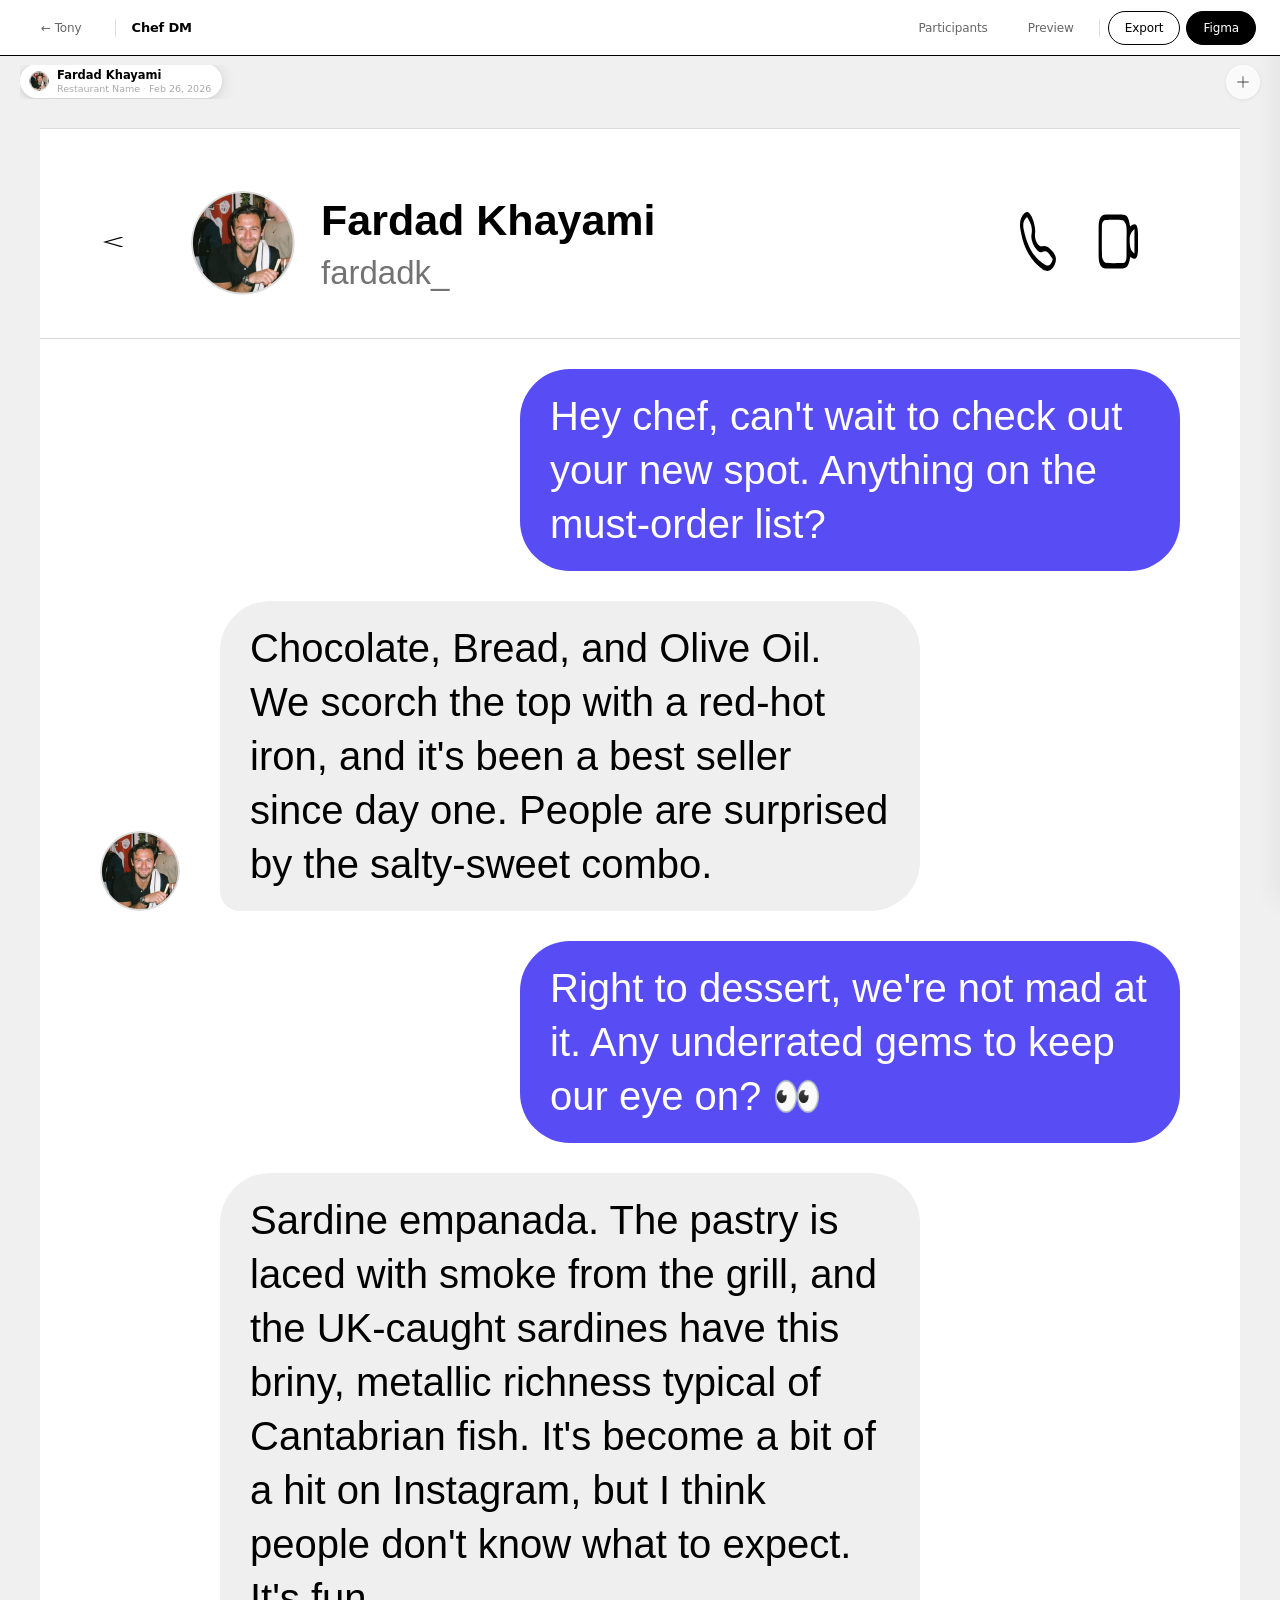
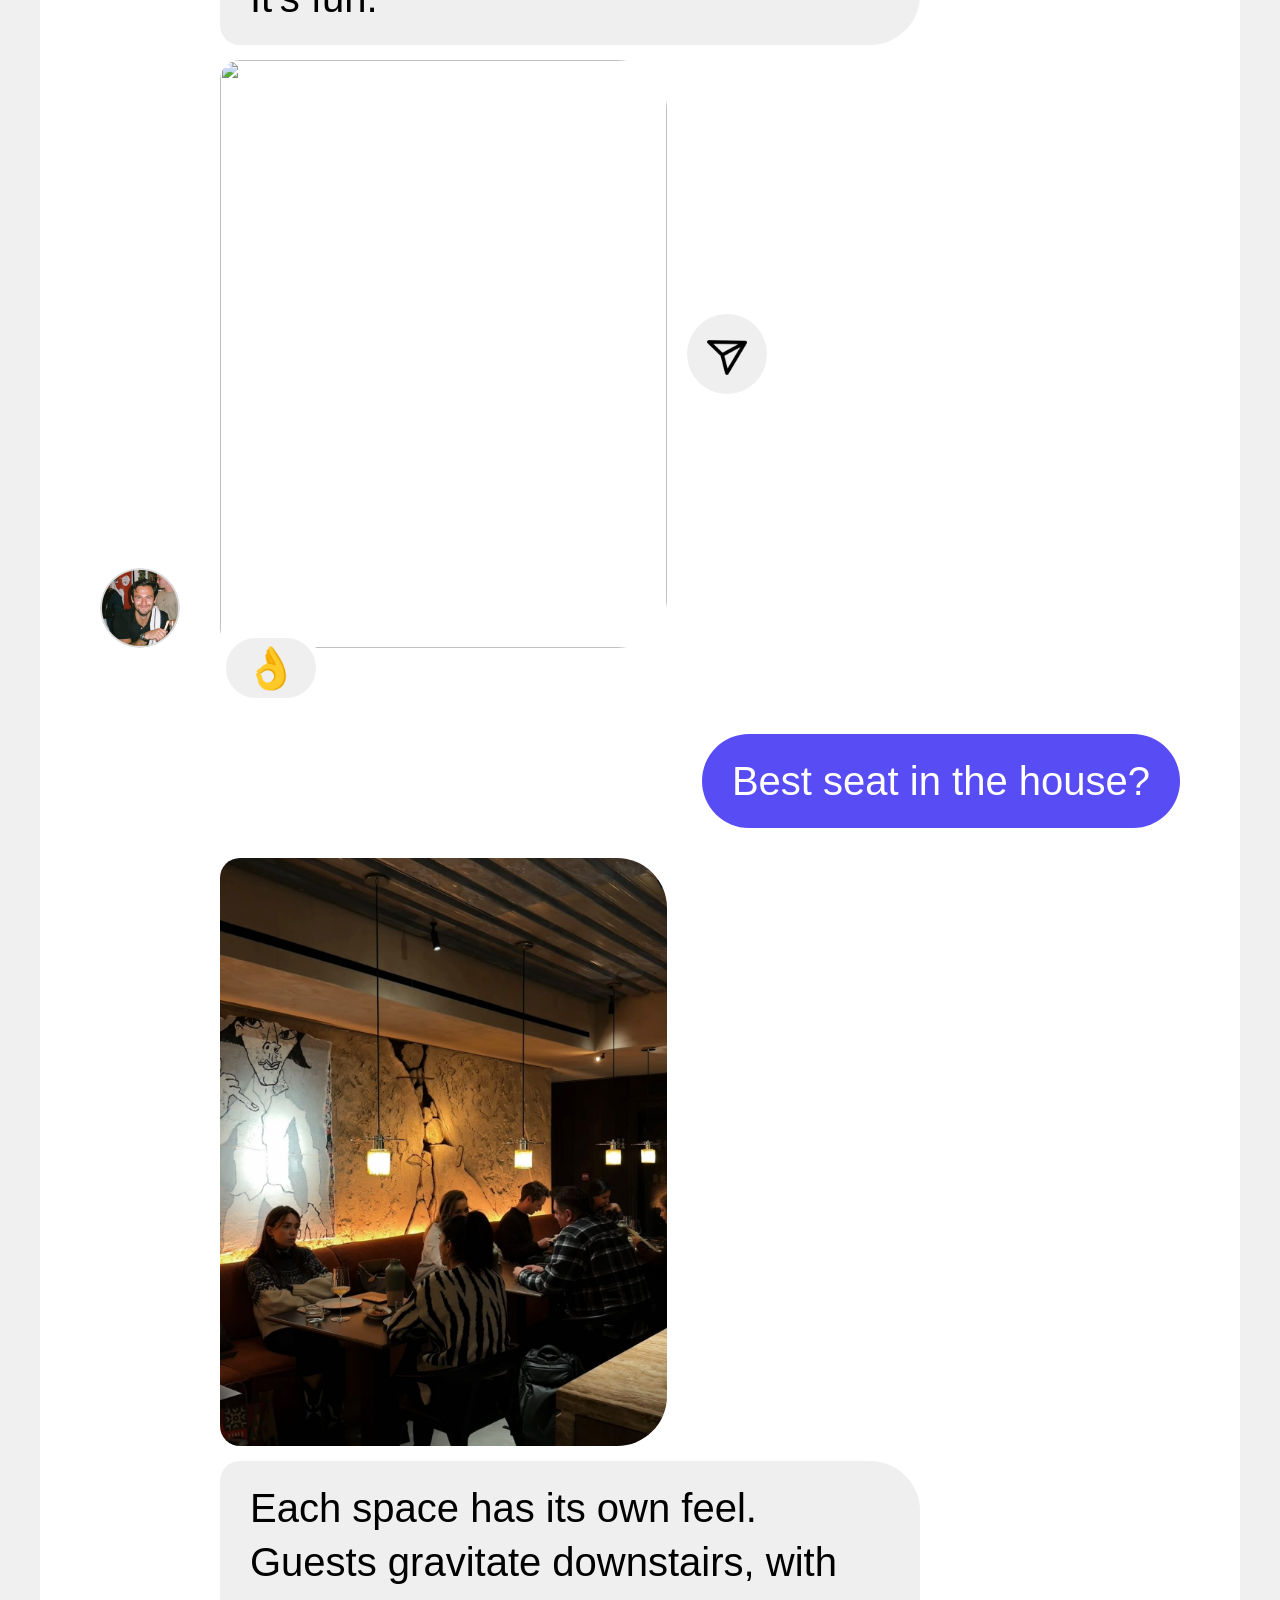
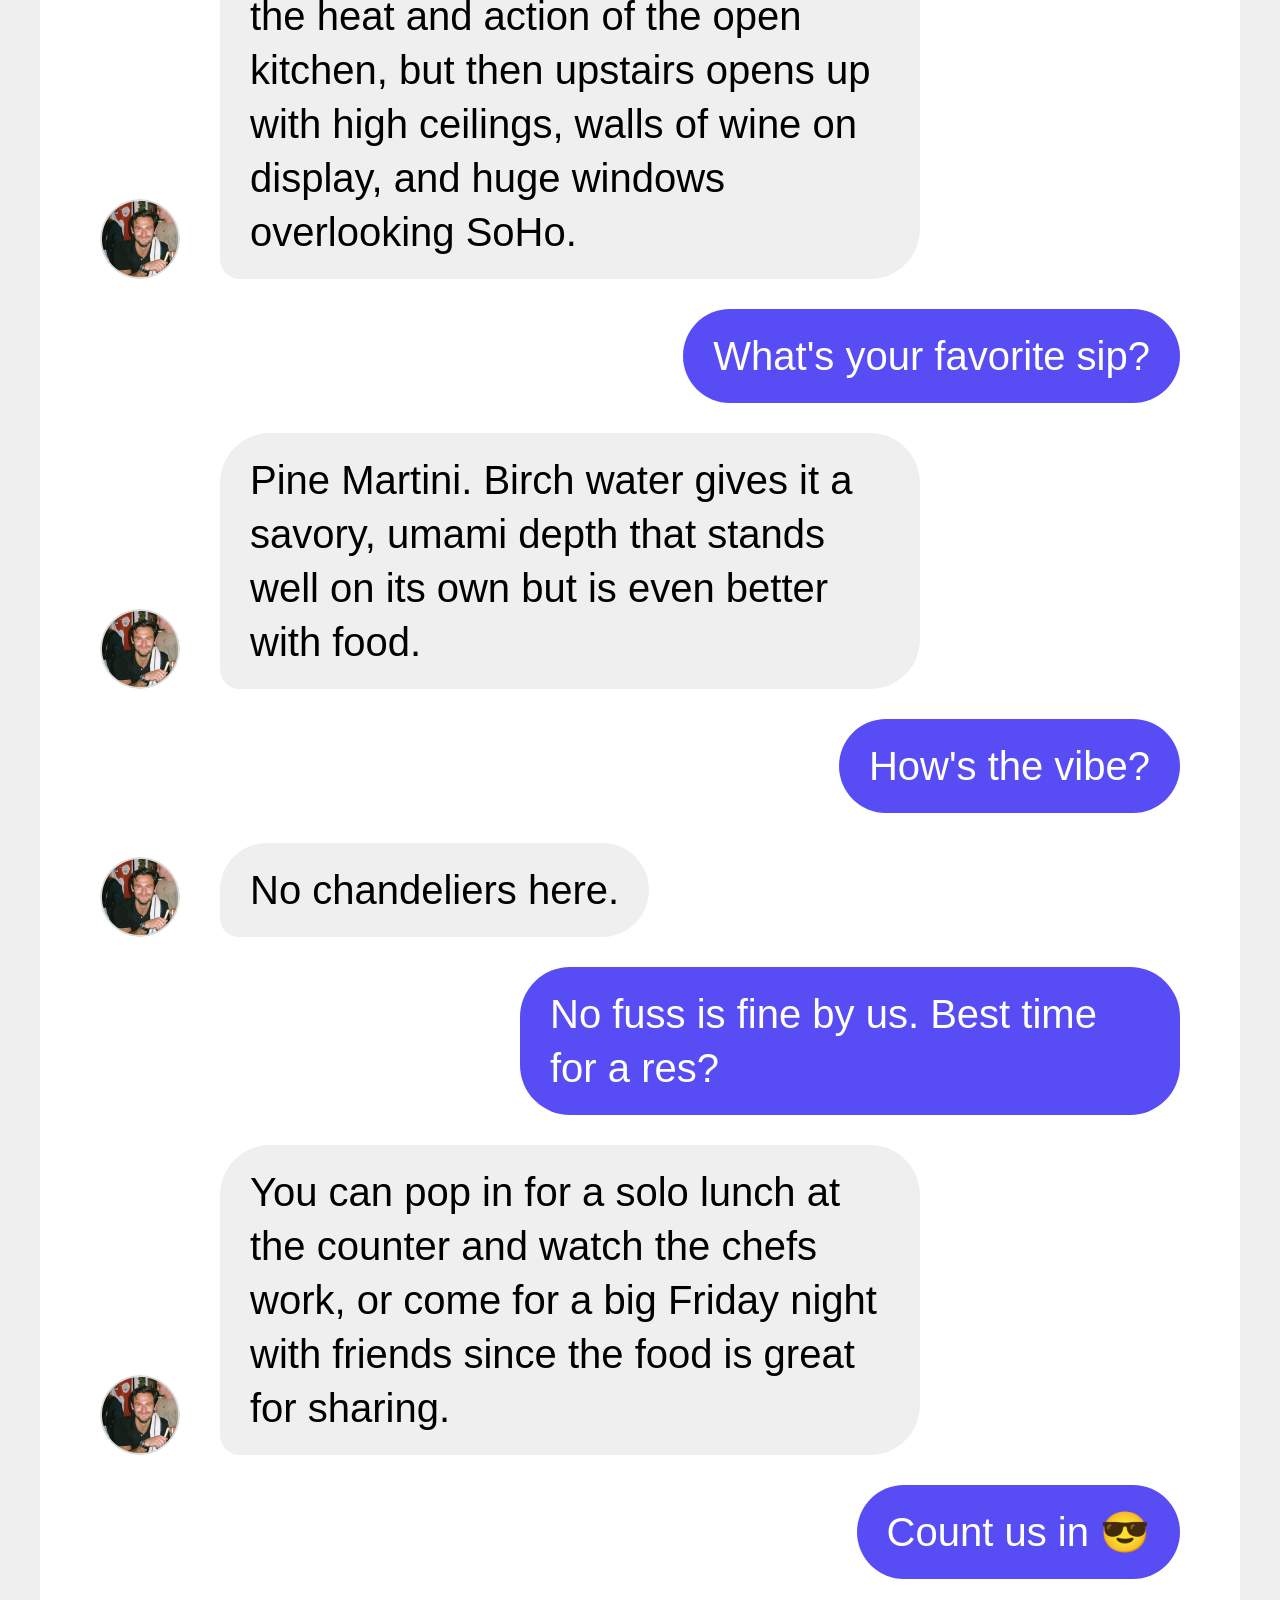
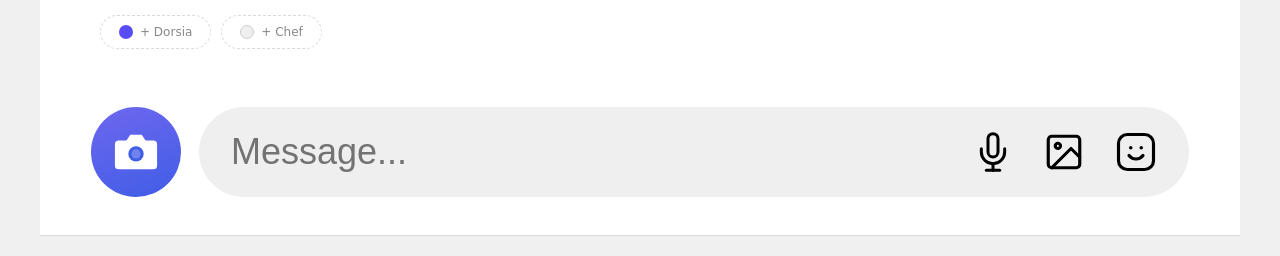
==== commit 9f1bce00: "feat: launch Tony AI agent — Claude-powered prompt bar, example prompts, and Chef DM deep-linking To" ====
--- a/chef-dm-editor/chef-dms.html
+++ b/chef-dm-editor/chef-dms.html
@@ -4,603 +4,24 @@
   <meta charset="UTF-8">
   <meta name="viewport" content="width=device-width, initial-scale=1">
   <title>Chef DM Editor</title>
-  <link rel="icon" type="image/svg+xml" href="/icon.svg">
+  <link rel="icon" type="image/svg+xml" href="icon.svg">
+  <link rel="stylesheet" href="chef-dms.css">
+  <link href="https://fonts.googleapis.com/css2?family=Geist+Mono:wght@400;500&display=swap" rel="stylesheet">
   <script src="https://mcp.figma.com/mcp/html-to-design/capture.js" async></script>
-  <style>
-    /* ── FONTS ── */
-    @font-face { font-family:'Sailec'; src:local('Sailec-Regular'),local('Sailec Regular'); font-weight:400; }
-    @font-face { font-family:'Sailec'; src:local('Sailec-Medium'),local('Sailec Medium'); font-weight:500; }
-    @font-face { font-family:'Sailec'; src:local('Sailec-Bold'),local('Sailec Bold'); font-weight:700; }
-    @font-face { font-family:'SF Pro Text'; src:local('SFProText-Regular'),local('.SFProText-Regular'); font-weight:400; }
-    @font-face { font-family:'SF Pro Text'; src:local('SFProText-Semibold'),local('.SFProText-Semibold'); font-weight:600; }
-    @font-face { font-family:'SF Pro Display'; src:local('SFProDisplay-Semibold'),local('.SFProDisplay-Semibold'); font-weight:600; }
-
-    *,*::before,*::after { box-sizing:border-box; margin:0; padding:0; }
-
-    /* ── EDITOR BAR (light) ── */
-    .editor-bar {
-      position:fixed; top:0; left:0; right:0; z-index:9000;
-      background:#fff; color:#000;
-      padding:0 24px; height:56px;
-      display:flex; align-items:center; gap:14px;
-      font-family:'Sailec',-apple-system,system-ui,sans-serif; font-size:13px;
-      border-bottom:1px solid #e8e8e8;
-      box-shadow:0 1px 6px rgba(0,0,0,.05);
-    }
-    .editor-bar-logo {
-      display:flex; align-items:center; gap:10px;
-      padding-right:16px; border-right:1px solid #e8e8e8;
-    }
-    .editor-bar-logo-img {
-      width:28px; height:28px; border-radius:6px;
-      display:block; flex-shrink:0;
-    }
-    .editor-bar-title { font-weight:700; font-size:13px; color:#000; letter-spacing:-.2px; }
-    .editor-bar-hint  { color:#999; font-size:12px; font-weight:400; }
-    .editor-bar-right { margin-left:auto; display:flex; gap:8px; align-items:center; }
-    .editor-bar-divider { width:1px; height:20px; background:#e8e8e8; margin:0 4px; }
-
-    /* ── BUTTONS (Dorsia Exec) ── */
-    .btn {
-      font-family:'Sailec',-apple-system,system-ui,sans-serif;
-      font-size:12px; font-weight:500; letter-spacing:-.1px;
-      padding:0 16px; height:34px; border-radius:100px;
-      border:none; cursor:pointer;
-      transition:background .18s cubic-bezier(0.4,0,0.2,1),
-                 color .18s cubic-bezier(0.4,0,0.2,1),
-                 border-color .18s cubic-bezier(0.4,0,0.2,1),
-                 box-shadow .18s cubic-bezier(0.4,0,0.2,1);
-      display:inline-flex; align-items:center; gap:6px; white-space:nowrap;
-    }
-    .btn-outline {
-      background:transparent; color:#000;
-      border:1px solid #d4d4d4;
-    }
-    .btn-outline:hover { background:#f7f7f7; border-color:#bbb; }
-    .btn-ghost { background:transparent; color:#666; border:1px solid transparent; }
-    .btn-ghost:hover { background:#f5f5f5; color:#000; border-color:transparent; }
-    .btn-dark { background:#000; color:#fff; border:1px solid #000; }
-    .btn-dark:hover { background:#1a1a1a; box-shadow:0 2px 8px rgba(0,0,0,.18); }
-    .btn-figma { background:#584cf5; color:#fff; border:1px solid #584cf5; }
-    .btn-figma:hover { background:#4a3fe0; box-shadow:0 2px 8px rgba(88,76,245,.3); }
-    .btn-danger { background:transparent; color:#c0392b; border:1px solid #f5c6c2; }
-    .btn-danger:hover { background:#fef2f2; }
-
-    /* ── PARTICIPANTS PANEL (light) ── */
-    #participants-panel {
-      position:fixed; top:0; right:0; bottom:0; width:320px; z-index:8999;
-      background:#fff; color:#000;
-      padding:64px 20px 24px;
-      border-left:1px solid #e8e8e8;
-      transform:translateX(100%); transition:transform .32s cubic-bezier(0.34,1.12,0.64,1);
-      overflow-y:auto;
-      font-family:'Sailec',-apple-system,system-ui,sans-serif;
-      box-shadow:-4px 0 24px rgba(0,0,0,.06);
-    }
-    #participants-panel.open { transform:translateX(0); }
-    .panel-title {
-      font-weight:700; font-size:14px; color:#000;
-      margin-bottom:20px; letter-spacing:-.2px;
-    }
-    .participant-card {
-      background:#f8f8f8; border-radius:10px;
-      padding:14px; margin-bottom:10px;
-      border:1px solid #ebebeb;
-    }
-    .participant-card-header {
-      display:flex; align-items:center; gap:12px; margin-bottom:12px;
-    }
-    .p-avatar-wrap { position:relative; width:48px; height:48px; flex-shrink:0; }
-    .p-avatar {
-      width:48px; height:48px; border-radius:50%; object-fit:cover;
-      background:#e0e0e0; display:block;
-    }
-    .p-avatar-btn {
-      position:absolute; inset:0; background:rgba(0,0,0,.5); border-radius:50%;
-      display:flex; align-items:center; justify-content:center;
-      opacity:0; cursor:pointer;
-      transition:opacity .18s cubic-bezier(0.4,0,0.2,1);
-      font-size:10px; font-weight:600; color:white;
-      font-family:'Sailec',-apple-system,system-ui,sans-serif;
-    }
-    .p-avatar-wrap:hover .p-avatar-btn { opacity:1; }
-    .p-fields { flex:1; display:flex; flex-direction:column; gap:6px; }
-    .p-input {
-      background:#fff; border:1px solid #e0e0e0; border-radius:6px;
-      color:#000; font-size:12px; padding:7px 10px; width:100%;
-      font-family:'Sailec',-apple-system,system-ui,sans-serif;
-      outline:none;
-    }
-    .p-input:focus { border-color:#584cf5; box-shadow:0 0 0 3px rgba(88,76,245,.1); }
-    .p-label { font-size:11px; color:#888; margin-bottom:2px; font-weight:500; }
-    .p-section-label {
-      font-size:10px; font-weight:700; color:#999; letter-spacing:.06em;
-      text-transform:uppercase; margin-bottom:10px;
-    }
-    .p-color-row { display:flex; align-items:center; gap:10px; margin-top:4px; }
-    .p-color-swatches { display:flex; gap:6px; flex-wrap:wrap; }
-    .color-swatch {
-      width:22px; height:22px; border-radius:6px; cursor:pointer;
-      border:2px solid transparent;
-      transition:transform .2s cubic-bezier(0.34,1.4,0.64,1),
-                 border-color .15s cubic-bezier(0.4,0,0.2,1),
-                 box-shadow .15s cubic-bezier(0.4,0,0.2,1);
-    }
-    .color-swatch.active { border-color:#000; box-shadow:0 0 0 1px #000; }
-    .color-swatch:hover { transform:scale(1.15); }
-    .p-toggle { display:flex; align-items:center; justify-content:space-between; }
-    .toggle-switch { position:relative; width:36px; height:20px; cursor:pointer; }
-    .toggle-switch input { opacity:0; width:0; height:0; }
-    .toggle-track {
-      position:absolute; inset:0; background:#ddd; border-radius:10px; transition:background .2s;
-    }
-    .toggle-track::before {
-      content:''; position:absolute; left:3px; top:3px;
-      width:14px; height:14px; background:white; border-radius:50%;
-      transition:transform .2s; box-shadow:0 1px 3px rgba(0,0,0,.2);
-    }
-    .toggle-switch input:checked + .toggle-track { background:#000; }
-    .toggle-switch input:checked + .toggle-track::before { transform:translateX(16px); }
-    .p-inactive { opacity:.4; pointer-events:none; }
-    .p-section-divider { height:1px; background:#ebebeb; margin:12px 0; }
-
-    /* ── TAB BAR ── */
-    #tab-bar {
-      position:fixed; top:56px; left:0; right:0; z-index:8998;
-      height:52px; background:transparent;
-      display:flex; align-items:center;
-      padding:0 20px; gap:8px;
-      font-family:'Sailec',-apple-system,system-ui,sans-serif;
-    }
-    #tab-bar.hidden { display:none; }
-    .tab-list {
-      display:flex; align-items:center; gap:6px;
-      overflow-x:auto; flex:1;
-    }
-    .tab-list::-webkit-scrollbar { display:none; }
-    .tab-list { scrollbar-width:none; }
-
-    .chat-tab {
-      display:flex; align-items:center; gap:8px;
-      padding:0 10px 0 8px; height:34px; border-radius:100px;
-      cursor:pointer; flex-shrink:0;
-      min-width:148px; max-width:216px;
-      background:rgba(255,255,255,0.68);
-      backdrop-filter:blur(20px); -webkit-backdrop-filter:blur(20px);
-      border:1px solid rgba(255,255,255,0.55);
-      box-shadow:0 1px 4px rgba(0,0,0,0.07), 0 0 0 0.5px rgba(0,0,0,0.04);
-      transition:background .2s cubic-bezier(0.4,0,0.2,1),
-                 box-shadow .2s cubic-bezier(0.4,0,0.2,1),
-                 transform .25s cubic-bezier(0.34,1.4,0.64,1);
-    }
-    .chat-tab:hover {
-      background:rgba(255,255,255,0.88);
-      box-shadow:0 2px 10px rgba(0,0,0,0.1), 0 0 0 0.5px rgba(0,0,0,0.04);
-    }
-    .chat-tab.active {
-      background:rgba(255,255,255,0.97);
-      border-color:rgba(255,255,255,0.9);
-      box-shadow:0 2px 16px rgba(0,0,0,0.13), 0 1px 4px rgba(0,0,0,0.07);
-      transform:translateY(-1px);
-    }
-
-    .tab-avatar {
-      width:20px; height:20px; border-radius:50%; flex-shrink:0;
-      background:#e0e0e0 center/cover; border:1.5px solid rgba(0,0,0,0.06);
-    }
-    .tab-info { display:flex; flex-direction:column; gap:1px; flex:1; min-width:0; overflow:hidden; }
-    .tab-name {
-      font-size:11.5px; font-weight:600; color:#000;
-      white-space:nowrap; overflow:hidden; text-overflow:ellipsis;
-      display:block; outline:none !important;
-    }
-    .chat-tab.active .tab-name { cursor:text; }
-    .chat-tab:not(.active) .tab-name { cursor:pointer; pointer-events:none; }
-    .tab-meta {
-      display:flex; align-items:center; gap:3px;
-      font-size:9.5px; color:#aaa; white-space:nowrap; overflow:hidden;
-    }
-    .tab-venue, .tab-date { outline:none !important; }
-    .chat-tab.active .tab-venue,
-    .chat-tab.active .tab-date { cursor:text; }
-    .chat-tab:not(.active) .tab-venue,
-    .chat-tab:not(.active) .tab-date { pointer-events:none; }
-    .tab-sep { opacity:.4; }
-
-    .tab-close {
-      width:16px; height:16px; border-radius:50%; border:none;
-      background:transparent; cursor:pointer; flex-shrink:0;
-      display:flex; align-items:center; justify-content:center;
-      color:rgba(0,0,0,0.25); opacity:0; padding:0;
-      transition:opacity .15s, background .15s, color .15s;
-    }
-    .chat-tab:hover .tab-close { opacity:1; }
-    .tab-close:hover { background:rgba(0,0,0,0.08) !important; color:#444 !important; }
-
-    .add-tab-btn {
-      width:34px; height:34px; flex-shrink:0; border:none;
-      border-radius:50%; cursor:pointer;
-      display:flex; align-items:center; justify-content:center;
-      color:rgba(0,0,0,0.35);
-      background:rgba(255,255,255,0.68);
-      backdrop-filter:blur(20px); -webkit-backdrop-filter:blur(20px);
-      border:1px solid rgba(255,255,255,0.55);
-      box-shadow:0 1px 4px rgba(0,0,0,0.07);
-      transition:background .18s cubic-bezier(0.4,0,0.2,1),
-                 box-shadow .18s cubic-bezier(0.4,0,0.2,1),
-                 color .18s;
-    }
-    .add-tab-btn:hover { background:rgba(255,255,255,0.97); color:#000; box-shadow:0 2px 10px rgba(0,0,0,0.1); }
-
-    /* ── BODY ── */
-    body {
-      background:#f0f0f0; padding-top:108px;
-      font-family:'SF Pro Text',-apple-system,BlinkMacSystemFont,sans-serif;
-    }
-    body.preview-mode {
-      background:#1A1A1A;
-      min-height:100vh; padding:60px 0 120px;
-      display:flex; justify-content:center; align-items:flex-start;
-    }
-    body.figma-capture-mode {
-      background:white; padding:0;
-    }
-    body.preview-mode .editor-bar         { display:none; }
-    body.figma-capture-mode .editor-bar   { display:none; }
-    body.preview-mode #tab-bar            { display:none; }
-    body.figma-capture-mode #tab-bar      { display:none; }
-    body.preview-mode #participants-panel  { display:none; }
-    body.figma-capture-mode #participants-panel { display:none; }
-    body.figma-capture-mode { padding-top:0; }
-    body.preview-mode .msg-controls        { display:none !important; }
-    body.figma-capture-mode .msg-controls  { display:none !important; }
-    body.preview-mode .add-msg-bar         { display:none; }
-    body.figma-capture-mode .add-msg-bar   { display:none; }
-    body.preview-mode [contenteditable]      { outline:none !important; cursor:default; pointer-events:none; user-select:none; }
-    body.figma-capture-mode [contenteditable]{ outline:none !important; cursor:default; pointer-events:none; user-select:none; }
-
-    /* ── SEND TO FIGMA OVERLAY ── */
-    #figma-overlay {
-      display:none; position:fixed; inset:0; z-index:99999;
-      background:rgba(0,0,0,.55); backdrop-filter:blur(10px); -webkit-backdrop-filter:blur(10px);
-      align-items:center; justify-content:center;
-      font-family:'Sailec',-apple-system,system-ui,sans-serif;
-    }
-    #figma-overlay.show { display:flex; }
-    .figma-card {
-      background:#fff; border-radius:20px; padding:32px 36px 28px;
-      max-width:400px; width:90%; text-align:center;
-      box-shadow:0 24px 64px rgba(0,0,0,.3);
-      animation:cardIn .3s cubic-bezier(0.34,1.4,0.64,1);
-    }
-    @keyframes cardIn { from { opacity:0; transform:scale(.93) translateY(8px); } to { opacity:1; transform:none; } }
-    .figma-card-icon { font-size:32px; margin-bottom:12px; }
-    .figma-card-title { font-size:18px; font-weight:700; color:#000; margin-bottom:6px; }
-    .figma-card-body  { font-size:13px; color:#666; line-height:1.55; margin-bottom:20px; }
-    .figma-prompt-box {
-      background:#f5f5f5; border-radius:10px; padding:11px 14px;
-      font-size:12px; color:#333; text-align:left; font-family:monospace;
-      margin-bottom:20px; word-break:break-all; line-height:1.5;
-      border:1.5px solid transparent;
-      transition:border-color .15s;
-    }
-    .figma-prompt-box.copied { border-color:#000; }
-    .figma-card-actions { display:flex; gap:8px; justify-content:center; }
-    .figma-copy-btn {
-      flex:1; padding:11px 0; border-radius:100px; border:none; cursor:pointer;
-      font-family:'Sailec',-apple-system,sans-serif; font-size:13px; font-weight:600;
-      background:#000; color:#fff;
-      transition:background .15s cubic-bezier(0.4,0,0.2,1),
-                 transform .2s cubic-bezier(0.34,1.4,0.64,1);
-    }
-    .figma-copy-btn:hover { background:#222; transform:scale(1.02); }
-    .figma-copy-btn.done { background:#2d9e5e; }
-    .figma-close-btn {
-      padding:11px 18px; border-radius:100px; border:1.5px solid #e8e8e8;
-      background:transparent; cursor:pointer;
-      font-family:'Sailec',-apple-system,sans-serif; font-size:13px; font-weight:500; color:#555;
-      transition:background .15s, color .15s;
-    }
-    .figma-close-btn:hover { background:#f5f5f5; color:#000; }
-
-    /* ── iPHONE FRAME ── */
-    #iphone-frame {
-      position:relative; width:540px;
-      background:#1c1c1e; border-radius:56px; padding:16px;
-      box-shadow:inset 0 0 0 1px rgba(255,255,255,.13),inset 0 0 0 2.5px #2c2c2e,
-        0 50px 120px rgba(0,0,0,.7),0 0 0 1px rgba(0,0,0,.6);
-      flex-shrink:0;
-    }
-    .iphone-btn { position:absolute; background:#2c2c2e; border-radius:3px; }
-    .iphone-mute     { left:-4px; top:116px; width:4px; height:30px; }
-    .iphone-vol-up   { left:-4px; top:170px; width:4px; height:62px; }
-    .iphone-vol-down { left:-4px; top:248px; width:4px; height:62px; }
-    .iphone-power    { right:-4px; top:196px; width:4px; height:80px; }
-    .iphone-screen   { background:white; border-radius:42px; overflow:hidden; display:flex; flex-direction:column; }
-    .iphone-status   {
-      position:relative; height:54px; background:white;
-      display:flex; align-items:center; justify-content:space-between;
-      padding:0 28px; flex-shrink:0; z-index:5;
-    }
-    .iphone-time { font-family:'SF Pro Text',-apple-system,sans-serif; font-size:15px; font-weight:600; letter-spacing:-.2px; }
-    .iphone-island {
-      position:absolute; top:11px; left:50%; transform:translateX(-50%);
-      width:126px; height:36px; background:#000; border-radius:20px;
-    }
-    .iphone-status-icons { display:flex; align-items:center; gap:6px; }
-    .iphone-content-outer { overflow:hidden; position:relative; }
-    .iphone-home { height:34px; background:white; display:flex; align-items:center; justify-content:center; flex-shrink:0; }
-    .iphone-home::before { content:''; width:134px; height:5px; background:#000; border-radius:3px; opacity:.18; }
-
-    /* ── DM FRAME ── */
-    #dm-design {
-      width:1200px; margin:20px auto;
-      background:white; border-top:1px solid #dbdbdb; border-bottom:1px solid #dbdbdb; overflow:visible;
-    }
-    body.figma-capture-mode #dm-design { margin:0; }
-
-    /* ── HEADER ── */
-    .dm-header { position:relative; height:210px; border-bottom:1px solid #dbdbdb; }
-    .back-arrow { position:absolute; left:63px; top:94px; width:20px; height:38px; object-fit:contain; }
-    .profile-area { position:absolute; left:151px; top:62px; display:flex; align-items:center; gap:26px; }
-    .profile-photo-wrap { position:relative; width:104px; height:104px; flex-shrink:0; border-radius:50%; overflow:hidden; }
-    .profile-photo { width:104px; height:104px; object-fit:cover; display:block; }
-    .profile-replace-btn {
-      position:absolute; inset:0; background:rgba(0,0,0,.5);
-      display:flex; align-items:center; justify-content:center; opacity:0; cursor:pointer;
-      transition:opacity .18s cubic-bezier(0.4,0,0.2,1);
-      color:white; font-family:'Sailec',-apple-system,sans-serif; font-size:11px; font-weight:600; text-align:center;
-    }
-    .profile-photo-wrap:hover .profile-replace-btn { opacity:1; }
-    @media (hover:none) { .profile-photo-wrap .profile-replace-btn { opacity:0.85; } }
-    .profile-name {
-      font-family:'SF Pro Display',-apple-system,sans-serif;
-      font-size:43px; font-weight:600; color:#000; letter-spacing:0; line-height:1.35; white-space:nowrap;
-    }
-    .profile-handle { font-size:33px; font-weight:400; color:#737373; letter-spacing:0; line-height:1.35; margin-top:2px; white-space:nowrap; }
-    .dorsia-logo { position:absolute; right:63px; top:83px; height:59px; width:196px; object-fit:contain; }
-
-    /* ── MESSAGES ── */
-    #messages-container {
-      width:1080px; margin:0 auto; padding:30px 0 20px;
-      display:flex; flex-direction:column; gap:30px;
-    }
-
-    /* Message row wrapper */
-    .msg-outer { position:relative; display:flex; flex-direction:column; }
-    .msg-outer[data-side="right"] { align-items:flex-end; }
-    .msg-outer[data-side="left"]  { align-items:flex-start; }
-    .msg-outer:hover .msg-controls { opacity:1; transform:translateY(0); }
-
-    /* Controls — unified frosted glass pill */
-    .msg-controls {
-      position:absolute; top:-16px; right:0; z-index:100;
-      display:flex; align-items:center; gap:0;
-      opacity:0; transform:translateY(5px);
-      transition:opacity .2s cubic-bezier(0.16,1,0.3,1),
-                 transform .25s cubic-bezier(0.34,1.4,0.64,1);
-      background:rgba(255,255,255,0.96);
-      backdrop-filter:blur(20px); -webkit-backdrop-filter:blur(20px);
-      border:1px solid rgba(0,0,0,0.07);
-      border-radius:100px;
-      box-shadow:0 2px 12px rgba(0,0,0,0.09), 0 1px 3px rgba(0,0,0,0.05);
-      padding:3px;
-      font-family:'Sailec',-apple-system,system-ui,sans-serif;
-    }
-    .msg-outer[data-side="left"] .msg-controls { right:auto; left:0; }
-
-    /* Speaker select inside pill */
-    .msg-controls select {
-      font-size:12px; font-weight:600;
-      padding:4px 22px 4px 10px; border-radius:100px;
-      background:transparent; color:#000; border:none;
-      cursor:pointer; outline:none;
-      font-family:'Sailec',-apple-system,system-ui,sans-serif;
-      appearance:none; -webkit-appearance:none;
-      background-image:url("data:image/svg+xml,%3Csvg width='8' height='5' viewBox='0 0 8 5' fill='none' xmlns='http://www.w3.org/2000/svg'%3E%3Cpath d='M1 1L4 4L7 1' stroke='%23888' stroke-width='1.5' stroke-linecap='round' stroke-linejoin='round'/%3E%3C/svg%3E");
-      background-repeat:no-repeat; background-position:right 7px center;
-      transition:background-color .15s cubic-bezier(0.4,0,0.2,1);
-    }
-    .msg-controls select:hover { background-color:rgba(0,0,0,0.05); }
-
-    /* Thin separator between select and icon buttons */
-    .ctrl-divider { width:1px; height:14px; background:rgba(0,0,0,0.1); margin:0 3px; flex-shrink:0; }
-
-    /* Icon buttons */
-    .ctrl-btn {
-      width:28px; height:28px; border-radius:100px; border:none; cursor:pointer;
-      display:inline-flex; align-items:center; justify-content:center;
-      background:transparent; color:#aaa; flex-shrink:0;
-      transition:background .15s cubic-bezier(0.4,0,0.2,1),
-                 color .15s cubic-bezier(0.4,0,0.2,1);
-    }
-    .ctrl-btn:hover { background:rgba(0,0,0,0.06); color:#333; }
-    .ctrl-react:hover { color:#333; }
-    .ctrl-del:hover { background:rgba(192,57,43,0.08) !important; color:#c0392b !important; }
-
-    /* Emoji picker */
-    @keyframes picker-appear {
-      from { opacity:0; transform:translateY(4px) scale(0.96); }
-      to   { opacity:1; transform:translateY(0) scale(1); }
-    }
-    #emoji-picker {
-      position:fixed; z-index:99999;
-      background:rgba(255,255,255,0.97);
-      backdrop-filter:blur(20px); -webkit-backdrop-filter:blur(20px);
-      border:1px solid rgba(0,0,0,0.07); border-radius:14px;
-      padding:6px; display:flex; gap:2px; flex-wrap:wrap; max-width:210px;
-      box-shadow:0 8px 32px rgba(0,0,0,.12), 0 2px 6px rgba(0,0,0,.06);
-      font-family:'Sailec',-apple-system,system-ui,sans-serif;
-      animation:picker-appear .2s cubic-bezier(0.34,1.4,0.64,1) forwards;
-      transform-origin:top center;
-    }
-    .emoji-opt {
-      width:34px; height:34px; border-radius:8px; border:none; cursor:pointer;
-      font-size:20px; background:transparent; display:flex; align-items:center; justify-content:center;
-      transition:background .12s cubic-bezier(0.4,0,0.2,1), transform .15s cubic-bezier(0.34,1.4,0.64,1);
-    }
-    .emoji-opt:hover { background:rgba(0,0,0,0.06); transform:scale(1.2); }
-    .emoji-clear {
-      font-size:11px; color:#bbb; font-weight:600;
-      border:1px solid rgba(0,0,0,0.08); border-radius:8px;
-      width:34px; height:34px; transition:color .15s, background .15s;
-    }
-    .emoji-clear:hover { color:#c0392b !important; background:rgba(192,57,43,0.08) !important; border-color:rgba(192,57,43,0.2) !important; }
-
-    /* Right bubble (Dorsia) */
-    .msg-right { max-width:660px; }
-    .bubble-right {
-      border-radius:50px; padding:20px 30px;
-      font-size:40px; font-weight:400; letter-spacing:0 !important; line-height:1.35;
-      word-break:break-word;
-    }
-
-    /* Left bubble (Chef / Person3) */
-    .msg-left-row { display:flex; gap:40px; align-items:flex-end; width:100%; }
-    .msg-left-group { display:flex; flex-direction:column; width:100%; }
-    .avatar { width:80px; height:80px; border-radius:50%; object-fit:cover; flex-shrink:0; }
-    .avatar-spacer { width:80px; flex-shrink:0; }
-    .bubbles-col { display:flex; flex-direction:column; gap:15px; align-items:flex-start; max-width:762px; }
-    .bubble-left {
-      background:#efefef; padding:20px 30px; max-width:700px;
-      font-size:40px; font-weight:400; color:#000; letter-spacing:0 !important; line-height:1.35;
-      word-break:break-word;
-    }
-    .bubble-first { border-radius:50px 50px 50px 20px; }
-    .bubble-cont  { border-radius:20px 50px 50px 20px; }
-
-    /* Photo message */
-    .photo-wrap { position:relative; width:447px; height:588px; flex-shrink:0; overflow:hidden; border-radius:20px 50px 50px 20px; }
-    .food-photo { width:100%; height:100%; object-fit:cover; display:block; }
-    .photo-replace-btn {
-      position:absolute; inset:0; background:rgba(0,0,0,.45);
-      display:flex; flex-direction:column; align-items:center; justify-content:center; gap:14px;
-      opacity:0; cursor:pointer;
-      transition:opacity .18s cubic-bezier(0.4,0,0.2,1);
-      color:white; font-family:'Sailec',-apple-system,system-ui,sans-serif; font-size:22px; font-weight:600;
-    }
-    .photo-replace-btn svg { width:40px; height:40px; }
-    .photo-wrap:hover .photo-replace-btn { opacity:1; }
-    @media (hover:none) { .photo-wrap .photo-replace-btn { opacity:0.85; } }
-    .photo-row { display:flex; gap:20px; align-items:center; }
-    .reaction-dot { position:relative; width:80px; height:80px; flex-shrink:0; }
-    .rdot-bg  { position:absolute; top:0; left:0; width:80px; height:80px; }
-    .rdot-ico { position:absolute; top:26px; left:20px; width:40px; height:35px; object-fit:contain; mix-blend-mode:multiply; }
-    .reaction-pill-row { padding-left:120px; margin-top:-16px; position:relative; z-index:2; }
-    .reaction-pill-row--right { padding-left:0; padding-right:4px; margin-top:-16px; position:relative; z-index:2; }
-    .reaction-pill {
-      display:inline-flex; align-items:center; justify-content:center;
-      background:#efefef; border:6px solid #fff; border-radius:50px;
-      padding:10px 20px; font-size:40px; line-height:1; letter-spacing:0;
-    }
-
-    /* ── ADD MESSAGE BAR ── */
-    .add-msg-bar {
-      width:1080px; margin:0 auto; padding:16px 0 30px;
-      display:flex; gap:10px; align-items:center;
-    }
-    .add-msg-btn {
-      display:flex; align-items:center; gap:7px;
-      padding:9px 18px; border-radius:100px;
-      border:1.5px dashed rgba(0,0,0,0.15);
-      background:transparent; cursor:pointer;
-      font-family:'Sailec',-apple-system,system-ui,sans-serif;
-      font-size:12px; font-weight:500; color:#888;
-      transition:background .18s cubic-bezier(0.4,0,0.2,1),
-                 border-color .18s cubic-bezier(0.4,0,0.2,1),
-                 color .18s cubic-bezier(0.4,0,0.2,1);
-    }
-    .add-msg-btn:hover { background:rgba(0,0,0,0.03); border-color:rgba(0,0,0,0.3); color:#333; }
-    .add-msg-dot { width:14px; height:14px; border-radius:50%; display:inline-block; flex-shrink:0; }
-
-    /* ── BOTTOM BANNER ── */
-    .bottom-banner {
-      width:1138px; margin:10px auto 20px;
-      background:#fff; display:flex; align-items:center;
-      padding:18px 20px; gap:18px; box-sizing:border-box;
-    }
-    .dm-cam-btn {
-      width:90px; height:90px; border-radius:50%; flex-shrink:0;
-      background:linear-gradient(160deg,#6E67EE 0%,#405DE6 100%);
-      display:flex; align-items:center; justify-content:center;
-    }
-    .dm-input-pill {
-      flex:1; height:90px; background:#efefef; border-radius:50px;
-      display:flex; align-items:center; padding:0 32px; gap:0;
-    }
-    .dm-placeholder {
-      flex:1; font-size:36px; color:#737373; font-weight:400;
-      font-family:-apple-system,BlinkMacSystemFont,'SF Pro Text',sans-serif;
-    }
-    .dm-input-icons { display:flex; align-items:center; gap:30px; }
-
-    /* DM design fixed canvas width */
-    #dm-design { width:1200px; }
-
-    /* Editable — no outlines, frosted glass hierarchy instead */
-    [contenteditable] { outline:none !important; cursor:text; }
-
-    /* Smooth transitions for all chat regions */
-    .msg-outer, .bottom-banner, .add-msg-bar {
-      transition: filter .28s cubic-bezier(0.4,0,0.2,1),
-                  opacity .28s cubic-bezier(0.4,0,0.2,1);
-    }
-    /* When editing: blur everything except the active bubble */
-    body.editing-mode .msg-outer:not(.editing-active) {
-      filter: blur(2.5px); opacity: 0.3;
-    }
-    body.editing-mode .bottom-banner,
-    body.editing-mode .add-msg-bar {
-      filter: blur(2.5px); opacity: 0.3;
-    }
-    /* Header is always sharp — never blurred under any condition */
-    .dm-header { filter: none !important; opacity: 1 !important; }
-    body.editing-mode .editing-active {
-      position: relative; z-index: 10;
-    }
-
-    /* ── MOBILE ── */
-    @media (max-width: 1199px) {
-      body { overflow-x: hidden; }
-      #dm-design { transform-origin: top left; }
-    }
-    @media (max-width: 860px) {
-      /* Editor bar: hide hint, compact */
-      .editor-bar-hint  { display:none; }
-      .editor-bar       { padding:0 14px; gap:6px; }
-      .editor-bar-divider { display:none; }
-      /* Tighter tab bar */
-      #tab-bar { padding:0 10px; }
-      /* Participants panel: full-width drawer */
-      #participants-panel { width:100vw; }
-    }
-    @media (max-width: 500px) {
-      /* Very small screens: icon-only Send to Figma */
-      .btn-dark .btn-figma-label { display:none; }
-      .btn { padding:7px 10px; }
-    }
-  </style>
 </head>
 <body>
 
 <!-- EDITOR BAR -->
 <div class="editor-bar">
-  <a href="tony.html" class="btn btn-ghost" style="text-decoration:none;font-size:12px;padding:0 10px;margin-right:2px;">← Tony</a>
-  <div class="editor-bar-logo">
-    <img src="/icon.svg" class="editor-bar-logo-img" alt="Chef DMs">
-    <span class="editor-bar-title">Chef DM</span>
-  </div>
-  <span class="editor-bar-hint">Click bubbles to edit · Hover for controls</span>
+  <a href="tony.html" class="btn btn-ghost" style="text-decoration:none;">← Tony</a>
+  <div class="editor-bar-divider"></div>
+  <span class="editor-bar-title">Chef DM</span>
   <div class="editor-bar-right">
     <button class="btn btn-ghost" onclick="togglePanel()">Participants</button>
+    <button class="btn btn-ghost" onclick="enterPreview()">Preview</button>
     <div class="editor-bar-divider"></div>
-    <button class="btn btn-outline" onclick="enterPreview()">Preview</button>
-    <button class="btn btn-dark" onclick="sendToFigma()">
-      <svg width="14" height="14" viewBox="0 0 24 24" fill="none" stroke="currentColor" stroke-width="2.2" stroke-linecap="round" stroke-linejoin="round">
-        <path d="M12 19V5M5 12l7-7 7 7"/>
-      </svg>
-      <span class="btn-figma-label">Send to Figma</span>
-    </button>
+    <button class="btn btn-outline" onclick="downloadPNG()">Export</button>
+    <button class="btn btn-dark" onclick="sendToFigma()">Figma</button>
   </div>
 </div>
 
@@ -609,103 +30,63 @@
 
 <!-- PARTICIPANTS PANEL -->
 <div id="participants-panel">
-  <div class="panel-title">Participants</div>
+
+  <!-- DM Header -->
+  <div class="panel-section-title">Profile Header</div>
+  <div class="participant-card">
+    <div class="participant-card-header">
+      <div class="p-avatar-wrap">
+        <img id="p-header-photo-thumb" class="p-avatar" src="assets/profile-photo.png" alt="">
+        <div class="p-avatar-btn" onclick="replaceHeaderPhoto()">Edit</div>
+      </div>
+      <div class="p-fields">
+        <input class="p-input" id="p-chef-header-name" placeholder="Chef name" oninput="updateChefHeaderName(this.value)">
+        <input class="p-input p-input-secondary" id="p-chef-header-handle" placeholder="handle_" oninput="updateChefHeaderHandle(this.value)">
+      </div>
+    </div>
+    <input class="p-input" id="p-chef-header-venue" placeholder="Restaurant name" oninput="updateChefVenue(this.value)" style="margin-top:8px;">
+  </div>
+
+  <!-- Conversation -->
+  <div class="panel-section-title">Conversation</div>
 
   <!-- Dorsia -->
-  <div class="participant-card">
-    <div class="p-section-label">Dorsia · Right side</div>
-    <div class="p-color-row">
-      <span class="p-label">Bubble color</span>
-      <div class="p-color-swatches" id="dorsia-colors">
-        <div class="color-swatch active" style="background:#584cf5;" data-color="#584cf5" onclick="setParticipantColor('dorsia',this)" title="Dorsia purple"></div>
-        <div class="color-swatch" style="background:#000;" data-color="#000" onclick="setParticipantColor('dorsia',this)" title="Black"></div>
-        <div class="color-swatch" style="background:#D4A574;" data-color="#D4A574" onclick="setParticipantColor('dorsia',this)" title="Dorsia gold"></div>
-        <div class="color-swatch" style="background:#0095F6;" data-color="#0095F6" onclick="setParticipantColor('dorsia',this)" title="Instagram blue"></div>
+  <div class="participant-card p-card-compact">
+    <div class="p-card-row">
+      <div class="p-card-info">
+        <span class="p-card-name" id="dorsia-panel-label">Dorsia</span>
+        <span class="p-card-side">Right side</span>
       </div>
     </div>
+    <div class="p-color-swatches" id="dorsia-colors" style="margin-top:8px;"></div>
   </div>
 
   <!-- Chef -->
-  <div class="participant-card">
-    <div class="p-section-label">Chef · Left side</div>
-    <div class="participant-card-header">
-      <div class="p-avatar-wrap">
-        <img id="p-chef-avatar" class="p-avatar" src="https://www.figma.com/api/mcp/asset/39e2594a-38e4-4467-bf9d-bcd5b341c7cd" alt="">
-        <div class="p-avatar-btn" onclick="replaceParticipantAvatar('chef')">Change</div>
+  <div class="participant-card p-card-compact">
+    <div class="p-card-row">
+      <div class="p-avatar-wrap p-avatar-sm">
+        <img id="p-chef-avatar" class="p-avatar" src="assets/chef-avatar.png" alt="">
+        <div class="p-avatar-btn" onclick="replaceParticipantAvatar('chef')">Edit</div>
       </div>
-      <div class="p-fields">
-        <div><div class="p-label">Bubble label</div>
-          <input class="p-input" id="p-chef-name" value="Chef" placeholder="Label" onchange="updateParticipantLabel('chef',this.value)">
-        </div>
+      <div class="p-card-info" style="flex:1;">
+        <input class="p-input p-input-inline" id="p-chef-name" value="Chef" placeholder="Label" onchange="updateParticipantLabel('chef',this.value)">
+        <span class="p-card-side">Left side</span>
       </div>
     </div>
-
-    <div class="p-section-divider"></div>
-    <div class="p-section-label" style="margin-bottom:10px;">Header</div>
-    <div class="participant-card-header" style="margin-bottom:10px;">
-      <div class="p-avatar-wrap">
-        <img id="p-header-photo-thumb" class="p-avatar" src="https://www.figma.com/api/mcp/asset/b1e19405-436c-48c5-b9c1-053e8bc1356d" alt="">
-        <div class="p-avatar-btn" onclick="replaceHeaderPhoto()">Change</div>
-      </div>
-      <div class="p-fields">
-        <div><div class="p-label">Name</div>
-          <input class="p-input" id="p-chef-header-name" placeholder="Chef Name" oninput="updateChefHeaderName(this.value)">
-        </div>
-        <div><div class="p-label">Handle</div>
-          <input class="p-input" id="p-chef-header-handle" placeholder="chefhandle_" oninput="updateChefHeaderHandle(this.value)">
-        </div>
-        <div><div class="p-label">Restaurant</div>
-          <input class="p-input" id="p-chef-header-venue" placeholder="Restaurant name" oninput="updateChefVenue(this.value)">
-        </div>
-      </div>
-    </div>
-
-    <div class="p-color-row">
-      <span class="p-label">Bubble color</span>
-      <div class="p-color-swatches" id="chef-colors">
-        <div class="color-swatch active" style="background:#efefef;" data-color="#efefef" onclick="setParticipantColor('chef',this)" title="Instagram gray"></div>
-        <div class="color-swatch" style="background:#000;" data-color="#000" onclick="setParticipantColor('chef',this)" title="Black"></div>
-        <div class="color-swatch" style="background:#D4A574;" data-color="#D4A574" onclick="setParticipantColor('chef',this)" title="Dorsia gold"></div>
-        <div class="color-swatch" style="background:#584cf5;" data-color="#584cf5" onclick="setParticipantColor('chef',this)" title="Dorsia purple"></div>
-      </div>
-    </div>
+    <div class="p-color-swatches" id="chef-colors" style="margin-top:8px;"></div>
   </div>
 
-  <!-- Person 3 -->
-  <div class="participant-card" id="p3-card">
-    <div class="p-toggle" style="margin-bottom:12px;">
-      <div>
-        <div style="font-size:13px;font-weight:700;color:#000;">Add 3rd Person</div>
-        <div class="p-label" style="margin-top:2px;">Appears on left side</div>
-      </div>
-      <label class="toggle-switch">
-        <input type="checkbox" id="p3-toggle" onchange="togglePerson3(this.checked)">
-        <div class="toggle-track"></div>
-      </label>
-    </div>
-    <div id="p3-fields" class="p-inactive">
-      <div class="participant-card-header">
-        <div class="p-avatar-wrap">
-          <img id="p-person3-avatar" class="p-avatar" src="" alt="" style="background:#ddd;">
-          <div class="p-avatar-btn" onclick="replaceParticipantAvatar('person3')">Set Photo</div>
-        </div>
-        <div class="p-fields">
-          <div><div class="p-label">Display name</div>
-            <input class="p-input" id="p3-name" value="Guest" placeholder="Name" onchange="updateParticipantLabel('person3',this.value)">
-          </div>
-        </div>
-      </div>
-      <div class="p-color-row">
-        <span class="p-label">Bubble color</span>
-        <div class="p-color-swatches" id="p3-colors">
-          <div class="color-swatch active" style="background:#efefef;" data-color="#efefef" onclick="setParticipantColor('person3',this)" title="Instagram gray"></div>
-          <div class="color-swatch" style="background:#000;" data-color="#000" onclick="setParticipantColor('person3',this)" title="Black"></div>
-          <div class="color-swatch" style="background:#D4A574;" data-color="#D4A574" onclick="setParticipantColor('person3',this)" title="Dorsia gold"></div>
-          <div class="color-swatch" style="background:#584cf5;" data-color="#584cf5" onclick="setParticipantColor('person3',this)" title="Dorsia purple"></div>
-        </div>
-      </div>
-    </div>
+  <!-- Dynamic guests -->
+  <div id="guests-section"></div>
+  <button class="btn btn-outline" id="add-guest-btn" onclick="addGuest()" style="width:100%;margin-top:4px;justify-content:center;">
+    <svg width="12" height="12" viewBox="0 0 12 12" fill="none" stroke="currentColor" stroke-width="1.8" stroke-linecap="round"><line x1="6" y1="1" x2="6" y2="11"/><line x1="1" y1="6" x2="11" y2="6"/></svg>
+    Add Guest
+  </button>
+
+  <div class="panel-reset-section">
+    <button class="btn btn-danger" onclick="resetAll()" style="width:100%;justify-content:center;font-size:11px;">Reset All Data</button>
   </div>
+
 </div>
 
 <!-- SEND TO FIGMA MODAL -->
@@ -725,12 +106,12 @@
 <!-- DM DESIGN -->
 <div id="dm-design">
 
-  <!-- HEADER (never changes) -->
+  <!-- HEADER -->
   <div class="dm-header">
-    <img class="back-arrow" src="https://www.figma.com/api/mcp/asset/26d30794-5c13-4a9f-8441-b1c21ef2b5a3" alt="">
+    <img class="back-arrow" src="assets/back-arrow.svg" alt="">
     <div class="profile-area">
       <div class="profile-photo-wrap">
-        <img id="img-profile" class="profile-photo" src="https://www.figma.com/api/mcp/asset/b1e19405-436c-48c5-b9c1-053e8bc1356d" alt="">
+        <img id="img-profile" class="profile-photo" src="assets/profile-photo.png" alt="">
         <div class="profile-replace-btn" onclick="replacePhoto('img-profile')">Change</div>
       </div>
       <div>
@@ -738,29 +119,17 @@
         <div class="profile-handle" contenteditable="true" spellcheck="false">fardadk_</div>
       </div>
     </div>
-    <img class="dorsia-logo" src="https://www.figma.com/api/mcp/asset/4e46ecd5-4e99-4717-9fcd-c21cbfb4a6d6" alt="Dorsia">
+    <img class="dorsia-logo" src="assets/dorsia-logo.svg" alt="Dorsia">
   </div>
 
   <!-- MESSAGES (rendered by JS) -->
   <div id="messages-container"></div>
 
   <!-- ADD MESSAGE BAR -->
-  <div class="add-msg-bar" id="add-msg-bar">
-    <button class="add-msg-btn" onclick="addMessage('dorsia')">
-      <span class="add-msg-dot" style="background:#584cf5;"></span>+ Dorsia
-    </button>
-    <button class="add-msg-btn" onclick="addMessage('chef')">
-      <span class="add-msg-dot" style="background:#efefef; border:1px solid #ccc;"></span>+ Chef
-    </button>
-    <button class="add-msg-btn" id="add-p3-btn" style="display:none;" onclick="addMessage('person3')">
-      <span class="add-msg-dot" id="add-p3-dot" style="background:#d4f1eb; border:1px solid #ccc;"></span>
-      <span id="add-p3-label">+ Guest</span>
-    </button>
-  </div>
+  <div class="add-msg-bar" id="add-msg-bar"></div>
 
-  <!-- FOOTER BANNER (never changes) -->
+  <!-- FOOTER BANNER -->
   <div class="bottom-banner">
-    <!-- Camera button -->
     <div class="dm-cam-btn">
       <svg width="46" height="46" viewBox="0 0 24 24" fill="none" xmlns="http://www.w3.org/2000/svg">
         <path d="M23 19a2 2 0 0 1-2 2H3a2 2 0 0 1-2-2V8a2 2 0 0 1 2-2h4l2-3h6l2 3h4a2 2 0 0 1 2 2z" fill="white"/>
@@ -768,24 +137,20 @@
         <circle cx="12" cy="13" r="2.4" fill="white" opacity="0.25"/>
       </svg>
     </div>
-    <!-- Input pill -->
     <div class="dm-input-pill">
       <span class="dm-placeholder">Message...</span>
       <div class="dm-input-icons">
-        <!-- Microphone -->
         <svg width="40" height="40" viewBox="0 0 24 24" fill="none" stroke="#000" stroke-width="1.8" stroke-linecap="round" stroke-linejoin="round">
           <path d="M12 1a3 3 0 0 0-3 3v8a3 3 0 0 0 6 0V4a3 3 0 0 0-3-3z"/>
           <path d="M19 10v2a7 7 0 0 1-14 0v-2"/>
           <line x1="12" y1="19" x2="12" y2="23"/>
           <line x1="8" y1="23" x2="16" y2="23"/>
         </svg>
-        <!-- Photo -->
         <svg width="42" height="42" viewBox="0 0 24 24" fill="none" stroke="#000" stroke-width="1.8" stroke-linecap="round" stroke-linejoin="round">
           <rect x="3" y="3" width="18" height="18" rx="2"/>
           <circle cx="8.5" cy="8.5" r="1.5"/>
           <polyline points="21 15 16 10 5 21"/>
         </svg>
-        <!-- Sticker -->
         <svg width="42" height="42" viewBox="0 0 24 24" fill="none" stroke="#000" stroke-width="1.8" stroke-linecap="round" stroke-linejoin="round">
           <rect x="2" y="2" width="20" height="20" rx="5"/>
           <path d="M8 14s1.5 2 4 2 4-2 4-2"/>
@@ -798,710 +163,8 @@
 
 </div><!-- /dm-design -->
 
-<script>
-// ─── ASSETS ──────────────────────────────────────────────────────────────────
-const A = {
-  chefAvatar:   'https://www.figma.com/api/mcp/asset/39e2594a-38e4-4467-bf9d-bcd5b341c7cd',
-  profilePhoto: 'https://www.figma.com/api/mcp/asset/b1e19405-436c-48c5-b9c1-053e8bc1356d',
-  reactionBg:   'https://www.figma.com/api/mcp/asset/462cb887-f7f1-47eb-a3c7-50a40a24abad',
-  reactionIcon: 'https://www.figma.com/api/mcp/asset/3a1d0743-d68c-41ab-8103-c401f8e1faca',
-  // Figma target for "Send to Figma"
-  figmaFileKey: 'dr5wnwp3k3VWDd9YWPI7Qn',
-  figmaNodeId:  '27473:3626',
-};
-
-const EMOJI_OPTIONS = ['👌','❤️','🔥','😂','👍','😎','🙌','✨','🤌','💯'];
-
-const DEFAULT_MESSAGES = [
-  { id:1,  from:'dorsia', type:'text',  text:"Hey chef, can't wait to check out your new spot. Anything on the must-order list?" },
-  { id:2,  from:'chef',   type:'text',  text:"Chocolate, Bread, and Olive Oil. We scorch the top with a red-hot iron, and it's been a best seller since day one. People are surprised by the salty-sweet combo." },
-  { id:3,  from:'dorsia', type:'text',  text:"Right to dessert, we're not mad at it. Any underrated gems to keep our eye on? 👀" },
-  { id:4,  from:'chef',   type:'photo', text:"Sardine empanada. The pastry is laced with smoke from the grill, and the UK-caught sardines have this briny, metallic richness typical of Cantabrian fish. It's become a bit of a hit on Instagram, but I think people don't know what to expect. It's fun.", photo:'empanada.jpg', reaction:'👌' },
-  { id:5,  from:'dorsia', type:'text',  text:"Best seat in the house?" },
-  { id:6,  from:'chef',   type:'photo', text:"Each space has its own feel. Guests gravitate downstairs, with the heat and action of the open kitchen, but then upstairs opens up with high ceilings, walls of wine on display, and huge windows overlooking SoHo.", photo:'interior.jpg', reaction:null, photoFirst:true },
-  { id:7,  from:'dorsia', type:'text',  text:"What's your favorite sip?" },
-  { id:8,  from:'chef',   type:'text',  text:"Pine Martini. Birch water gives it a savory, umami depth that stands well on its own but is even better with food." },
-  { id:9,  from:'dorsia', type:'text',  text:"How's the vibe?" },
-  { id:10, from:'chef',   type:'text',  text:"No chandeliers here." },
-  { id:11, from:'dorsia', type:'text',  text:"No fuss is fine by us. Best time for a res?" },
-  { id:12, from:'chef',   type:'text',  text:"You can pop in for a solo lunch at the counter and watch the chefs work, or come for a big Friday night with friends since the food is great for sharing." },
-  { id:13, from:'dorsia', type:'text',  text:"Count us in 😎" },
-];
-
-// ─── MULTI-CHAT STATE ─────────────────────────────────────────────────────────
-let uid = 20;
-
-function todayStr() {
-  return new Date().toLocaleDateString('en-US', { month:'short', day:'numeric', year:'numeric' });
-}
-
-function makeChat(overrides = {}) {
-  return {
-    id: ++uid,
-    chefName: 'Chef Name',
-    venue: 'Restaurant',
-    date: todayStr(),
-    profilePhotoSrc: A.profilePhoto,
-    headerHandle: 'chefhandle_',
-    chefAvatarSrc: A.chefAvatar,
-    messages: [],
-    ...overrides,
-  };
-}
-
-let chats = [
-  makeChat({
-    id: 1,
-    chefName: 'Fardad Khayami',
-    venue: 'Restaurant Name',
-    date: 'Feb 26, 2026',
-    headerHandle: 'fardadk_',
-    messages: DEFAULT_MESSAGES.map(m => ({...m})),
-  }),
-];
-let activeChatId = 1;
-
-const participants = {
-  dorsia:  { id:'dorsia',  side:'right', color:'#584cf5', textColor:'#fff', avatar:null,          label:'Dorsia' },
-  chef:    { id:'chef',    side:'left',  color:'#efefef', textColor:'#000', avatar:A.chefAvatar,  label:'Chef'   },
-  person3: { id:'person3', side:'left',  color:'#d4f1eb', textColor:'#000', avatar:null,          label:'Guest', active:false },
-};
-
-// Working messages array — mirrors active chat
-let messages = chats[0].messages;
-
-function getActiveChat() {
-  return chats.find(c => c.id === activeChatId);
-}
-
-function saveCurrentChat() {
-  const chat = getActiveChat();
-  if (!chat) return;
-  chat.messages = messages.map(m => ({...m}));
-  const profileImg = document.getElementById('img-profile');
-  const nameEl = document.querySelector('.profile-name');
-  const handleEl = document.querySelector('.profile-handle');
-  if (profileImg) chat.profilePhotoSrc = profileImg.src;
-  if (nameEl)    chat.chefName = nameEl.innerText.trim();
-  if (handleEl)  chat.headerHandle = handleEl.innerText.trim();
-  chat.chefAvatarSrc = participants.chef.avatar || A.chefAvatar;
-}
-
-function loadChat(chatId) {
-  const chat = chats.find(c => c.id === chatId);
-  if (!chat) return;
-  activeChatId = chatId;
-  messages = chat.messages.map(m => ({...m}));
-
-  const profileImg = document.getElementById('img-profile');
-  const nameEl = document.querySelector('.profile-name');
-  const handleEl = document.querySelector('.profile-handle');
-  if (profileImg) profileImg.src = chat.profilePhotoSrc || A.profilePhoto;
-  if (nameEl)    nameEl.innerText = chat.chefName;
-  if (handleEl)  handleEl.innerText = chat.headerHandle;
-  participants.chef.avatar = chat.chefAvatarSrc || A.chefAvatar;
-  const panelAvatar = document.getElementById('p-chef-avatar');
-  if (panelAvatar) panelAvatar.src = participants.chef.avatar;
-
-  const panelHeaderName = document.getElementById('p-chef-header-name');
-  const panelHeaderHandle = document.getElementById('p-chef-header-handle');
-  const panelHeaderPhoto = document.getElementById('p-header-photo-thumb');
-  if (panelHeaderName) panelHeaderName.value = chat.chefName || '';
-  if (panelHeaderHandle) panelHeaderHandle.value = chat.headerHandle || '';
-  if (panelHeaderPhoto) panelHeaderPhoto.src = chat.profilePhotoSrc || A.profilePhoto;
-  const panelVenue = document.getElementById('p-chef-header-venue');
-  if (panelVenue) panelVenue.value = chat.venue || '';
-
-  render();
-  renderTabs();
-}
-
-function switchChat(chatId) {
-  if (chatId === activeChatId) return;
-  saveCurrentChat();
-  loadChat(chatId);
-}
-
-function newChat() {
-  saveCurrentChat();
-  const chat = makeChat();
-  chats.push(chat);
-  loadChat(chat.id);
-}
-
-function closeChat(chatId) {
-  if (chats.length === 1) return;
-  const idx = chats.findIndex(c => c.id === chatId);
-  if (chatId === activeChatId) {
-    const next = chats[idx > 0 ? idx - 1 : 1];
-    saveCurrentChat();
-    chats = chats.filter(c => c.id !== chatId);
-    loadChat(next ? next.id : chats[0].id);
-  } else {
-    chats = chats.filter(c => c.id !== chatId);
-    renderTabs();
-  }
-}
-
-function saveTabField(chatId, field, el) {
-  const chat = chats.find(c => c.id === chatId);
-  if (!chat) return;
-  chat[field] = el.innerText.trim() || (field === 'chefName' ? 'Chef Name' : field === 'venue' ? 'Restaurant' : todayStr());
-  if (field === 'chefName' && chatId === activeChatId) {
-    const nameEl = document.querySelector('.profile-name');
-    if (nameEl) nameEl.innerText = chat.chefName;
-  }
-}
-
-function escHtml(s) {
-  return (s || '').replace(/&/g,'&amp;').replace(/</g,'&lt;').replace(/>/g,'&gt;').replace(/"/g,'&quot;');
-}
-
-// ─── TAB RENDER ───────────────────────────────────────────────────────────────
-function renderTabs() {
-  const bar = document.getElementById('tab-bar');
-  if (!bar) return;
-
-  const tabsHtml = chats.map(chat => {
-    const isActive = chat.id === activeChatId;
-    const avatarBg = chat.profilePhotoSrc
-      ? `background-image:url('${chat.profilePhotoSrc}');background-size:cover;background-position:center;`
-      : 'background:#e0e0e0;';
-    const ce = isActive ? 'true' : 'false';
-    const stopProp = `event.stopPropagation()`;
-    const closeBtn = chats.length > 1
-      ? `<button class="tab-close" onclick="${stopProp};closeChat(${chat.id})" title="Close">
-           <svg width="8" height="8" viewBox="0 0 8 8" fill="none" stroke="currentColor" stroke-width="1.6" stroke-linecap="round">
-             <line x1="1" y1="1" x2="7" y2="7"/><line x1="7" y1="1" x2="1" y2="7"/>
-           </svg>
-         </button>` : '';
-    return `
-      <div class="chat-tab${isActive ? ' active' : ''}" onclick="switchChat(${chat.id})">
-        <div class="tab-avatar" style="${avatarBg}"></div>
-        <div class="tab-info">
-          <span class="tab-name" contenteditable="${ce}" spellcheck="false"
-            onblur="saveTabField(${chat.id},'chefName',this)"
-            onkeydown="if(event.key==='Enter'){event.preventDefault();this.blur();}"
-            onclick="${stopProp}">${escHtml(chat.chefName)}</span>
-          <div class="tab-meta">
-            <span class="tab-venue" contenteditable="${ce}" spellcheck="false"
-              onblur="saveTabField(${chat.id},'venue',this)"
-              onkeydown="if(event.key==='Enter'){event.preventDefault();this.blur();}"
-              onclick="${stopProp}">${escHtml(chat.venue)}</span>
-            <span class="tab-sep">·</span>
-            <span class="tab-date" contenteditable="${ce}" spellcheck="false"
-              onblur="saveTabField(${chat.id},'date',this)"
-              onkeydown="if(event.key==='Enter'){event.preventDefault();this.blur();}"
-              onclick="${stopProp}">${escHtml(chat.date)}</span>
-          </div>
-        </div>
-        ${closeBtn}
-      </div>`;
-  }).join('');
-
-  bar.innerHTML = `
-    <div class="tab-list">${tabsHtml}</div>
-    <button class="add-tab-btn" onclick="newChat()" title="New chat">
-      <svg width="12" height="12" viewBox="0 0 12 12" fill="none" stroke="currentColor" stroke-width="1.8" stroke-linecap="round">
-        <line x1="6" y1="1" x2="6" y2="11"/><line x1="1" y1="6" x2="11" y2="6"/>
-      </svg>
-    </button>`;
-}
-
-// ─── RENDER ──────────────────────────────────────────────────────────────────
-function render() {
-  const container = document.getElementById('messages-container');
-  container.innerHTML = '';
-
-  messages.forEach((msg, i) => {
-    const p = participants[msg.from];
-    const prevFrom = i > 0 ? messages[i - 1].from : null;
-    const isFirst  = prevFrom !== msg.from;
-
-    const outer = document.createElement('div');
-    outer.className = 'msg-outer';
-    outer.dataset.id  = msg.id;
-    outer.dataset.side = p.side;
-
-    const ctrlHtml = `<div class="msg-controls">${buildControls(msg, i)}</div>`;
-
-    if (p.side === 'right') {
-      const reactionRight = msg.reaction
-        ? `<div class="reaction-pill-row--right"><div class="reaction-pill">${msg.reaction}</div></div>` : '';
-      outer.innerHTML = ctrlHtml + `
-        <div class="msg-right">
-          <div class="bubble-right" contenteditable="true" spellcheck="false"
-               style="background:${p.color};color:${p.textColor};"
-               onblur="saveText(${msg.id},this)">${msg.text}</div>
-        </div>
-        ${reactionRight}`;
-    } else {
-      outer.innerHTML = ctrlHtml + buildLeftMessage(msg, p, isFirst);
-    }
-
-    container.appendChild(outer);
-  });
-  if (window.innerWidth < 1200) scaleDmForMobile();
-}
-
-function buildControls(msg, i) {
-  const activeP = Object.values(participants).filter(p =>
-    p.id === 'dorsia' || p.id === 'chef' || (p.id === 'person3' && p.active)
-  );
-  const options = activeP.map(p =>
-    `<option value="${p.id}" ${p.id === msg.from ? 'selected' : ''}>${p.label}</option>`
-  ).join('');
-  const reactTitle = msg.reaction ? `Reaction: ${msg.reaction} — click to change` : 'Add reaction';
-  const reactActive = msg.reaction ? ' style="color:#333;"' : '';
-  return `
-    <select onchange="changeSpeaker(${msg.id},this.value)" title="Change speaker">${options}</select>
-    <div class="ctrl-divider"></div>
-    <button class="ctrl-btn ctrl-react" onclick="toggleEmojiPicker(${msg.id},this)" title="${reactTitle}"${reactActive}>
-      <svg width="14" height="14" viewBox="0 0 24 24" fill="none" stroke="currentColor" stroke-width="2" stroke-linecap="round" stroke-linejoin="round">
-        <circle cx="12" cy="12" r="10"/>
-        <path d="M8 14s1.5 2 4 2 4-2 4-2"/>
-        <line x1="9" y1="9" x2="9.01" y2="9" stroke-width="3"/>
-        <line x1="15" y1="9" x2="15.01" y2="9" stroke-width="3"/>
-      </svg>
-    </button>
-    <button class="ctrl-btn ctrl-del" onclick="deleteMessage(${msg.id})" title="Delete">
-      <svg width="11" height="11" viewBox="0 0 11 11" fill="none" stroke="currentColor" stroke-width="1.8" stroke-linecap="round">
-        <line x1="1" y1="1" x2="10" y2="10"/><line x1="10" y1="1" x2="1" y2="10"/>
-      </svg>
-    </button>
-  `;
-}
-
-function buildLeftMessage(msg, p, showAvatar) {
-  const avatarHtml = showAvatar
-    ? `<img class="avatar" src="${p.avatar || ''}" alt="" style="${!p.avatar ? 'background:#ccc;' : ''}">`
-    : `<div class="avatar-spacer"></div>`;
-
-  let bubbles = '';
-
-  if (msg.type === 'photo' && msg.photoFirst) {
-    bubbles += buildPhotoEl(msg);
-    bubbles += `<div class="bubble-left bubble-cont" contenteditable="true" spellcheck="false"
-      style="background:${p.color};color:${p.textColor};"
-      onblur="saveText(${msg.id},this)">${msg.text}</div>`;
-  } else if (msg.type === 'photo') {
-    bubbles += `<div class="bubble-left bubble-first" contenteditable="true" spellcheck="false"
-      style="background:${p.color};color:${p.textColor};"
-      onblur="saveText(${msg.id},this)">${msg.text}</div>`;
-    bubbles += buildPhotoEl(msg);
-  } else {
-    bubbles += `<div class="bubble-left bubble-first" contenteditable="true" spellcheck="false"
-      style="background:${p.color};color:${p.textColor};"
-      onblur="saveText(${msg.id},this)">${msg.text}</div>`;
-  }
-
-  const reactionPill = msg.reaction
-    ? `<div class="reaction-pill-row"><div class="reaction-pill">${msg.reaction}</div></div>` : '';
-
-  return `
-    <div class="msg-left-group">
-      <div class="msg-left-row">
-        ${avatarHtml}
-        <div class="bubbles-col">${bubbles}</div>
-      </div>
-      ${reactionPill}
-    </div>`;
-}
-
-function buildPhotoEl(msg) {
-  const reactionDot = msg.reaction ? `
-    <div class="reaction-dot">
-      <img class="rdot-bg" src="${A.reactionBg}" alt="">
-      <img class="rdot-ico" src="${A.reactionIcon}" alt="">
-    </div>` : '';
-  return `
-    <div class="photo-row">
-      <div class="photo-wrap">
-        <img class="food-photo" src="${msg.photo || ''}" alt="" id="photo-${msg.id}" ${!msg.photo ? 'style="background:#ddd;"' : ''}>
-        <div class="photo-replace-btn" onclick="replaceMessagePhoto(${msg.id})">
-          <svg width="24" height="24" viewBox="0 0 24 24" fill="none" stroke="currentColor" stroke-width="2">
-            <path d="M21 15v4a2 2 0 01-2 2H5a2 2 0 01-2-2v-4"/>
-            <polyline points="17 8 12 3 7 8"/><line x1="12" y1="3" x2="12" y2="15"/>
-          </svg>Replace Photo
-        </div>
-      </div>
-      ${reactionDot}
-    </div>`;
-}
-
-// ─── EMOJI PICKER ─────────────────────────────────────────────────────────────
-function toggleEmojiPicker(msgId, btn) {
-  const existing = document.getElementById('emoji-picker');
-  if (existing) { existing.remove(); return; }
-
-  const picker = document.createElement('div');
-  picker.id = 'emoji-picker';
-  picker.innerHTML =
-    EMOJI_OPTIONS.map(e =>
-      `<button class="emoji-opt" onclick="setReaction(${msgId},'${e}')">${e}</button>`
-    ).join('') +
-    `<button class="emoji-opt emoji-clear" onclick="setReaction(${msgId},null)" title="Remove reaction">✕</button>`;
-
-  const rect = btn.getBoundingClientRect();
-  picker.style.top  = (rect.bottom + 6) + 'px';
-  picker.style.left = Math.max(8, rect.left - 60) + 'px';
-  document.body.appendChild(picker);
-
-  setTimeout(() => {
-    document.addEventListener('click', function dismiss(e) {
-      if (!picker.contains(e.target) && e.target !== btn) {
-        picker.remove();
-        document.removeEventListener('click', dismiss);
-      }
-    });
-  }, 10);
-}
-
-function setReaction(id, emoji) {
-  const msg = messages.find(m => m.id === id);
-  if (msg) msg.reaction = emoji;
-  const picker = document.getElementById('emoji-picker');
-  if (picker) picker.remove();
-  render();
-}
-
-// ─── MUTATIONS ───────────────────────────────────────────────────────────────
-function saveText(id, el) {
-  const msg = messages.find(m => m.id === id);
-  if (msg) msg.text = el.innerText;
-}
-
-function addMessage(from) {
-  messages.push({ id: ++uid, from, type:'text', text:'Type something...' });
-  render();
-  requestAnimationFrame(() => {
-    const all = document.querySelectorAll('[contenteditable]');
-    const last = Array.from(all).findLast(el => el.closest('[data-id]'));
-    if (last) { last.focus(); selectAll(last); }
-  });
-}
-
-function deleteMessage(id) {
-  messages = messages.filter(m => m.id !== id);
-  render();
-}
-
-function changeSpeaker(id, newFrom) {
-  const msg = messages.find(m => m.id === id);
-  if (msg) { msg.from = newFrom; render(); }
-}
-
-// newChat() is defined above in multi-chat state section
-
-// ─── PHOTOS ──────────────────────────────────────────────────────────────────
-function replacePhoto(imgId) {
-  pickFile(file => {
-    const r = new FileReader();
-    r.onload = e => {
-      document.getElementById(imgId).src = e.target.result;
-      getActiveChat().profilePhotoSrc = e.target.result;
-      renderTabs();
-    };
-    r.readAsDataURL(file);
-  });
-}
-
-function replaceMessagePhoto(id) {
-  pickFile(file => {
-    const r = new FileReader();
-    r.onload = e => {
-      const msg = messages.find(m => m.id === id);
-      if (msg) msg.photo = e.target.result;
-      const img = document.getElementById('photo-' + id);
-      if (img) img.src = e.target.result;
-    };
-    r.readAsDataURL(file);
-  });
-}
-
-function replaceParticipantAvatar(pid) {
-  pickFile(file => {
-    const r = new FileReader();
-    r.onload = e => {
-      participants[pid].avatar = e.target.result;
-      const panelImg = document.getElementById('p-' + pid + '-avatar');
-      if (panelImg) panelImg.src = e.target.result;
-      render();
-    };
-    r.readAsDataURL(file);
-  });
-}
-
-function pickFile(cb) {
-  const inp = document.createElement('input');
-  inp.type = 'file'; inp.accept = 'image/*';
-  inp.onchange = () => { if (inp.files[0]) cb(inp.files[0]); };
-  inp.click();
-}
-
-// ─── PARTICIPANTS ─────────────────────────────────────────────────────────────
-function updateParticipantLabel(pid, val) {
-  participants[pid].label = val || pid;
-  render();
-  updateAddBar();
-}
-
-function updateChefHeaderName(val) {
-  const nameEl = document.querySelector('.profile-name');
-  if (nameEl) nameEl.innerText = val;
-  const chat = getActiveChat();
-  if (chat) { chat.chefName = val; renderTabs(); }
-}
-
-function updateChefHeaderHandle(val) {
-  const handleEl = document.querySelector('.profile-handle');
-  if (handleEl) handleEl.innerText = val;
-  const chat = getActiveChat();
-  if (chat) chat.headerHandle = val;
-}
-
-function updateChefVenue(val) {
-  const chat = getActiveChat();
-  if (chat) { chat.venue = val; renderTabs(); }
-}
-
-function replaceHeaderPhoto() {
-  pickFile(file => {
-    const r = new FileReader();
-    r.onload = e => {
-      document.getElementById('img-profile').src = e.target.result;
-      const thumb = document.getElementById('p-header-photo-thumb');
-      if (thumb) thumb.src = e.target.result;
-      const chat = getActiveChat();
-      if (chat) chat.profilePhotoSrc = e.target.result;
-    };
-    r.readAsDataURL(file);
-  });
-}
-
-function setParticipantColor(pid, el) {
-  participants[pid].color = el.dataset.color;
-  participants[pid].textColor = isLight(el.dataset.color) ? '#000' : '#fff';
-  const group = el.closest('.p-color-swatches');
-  group.querySelectorAll('.color-swatch').forEach(s => s.classList.remove('active'));
-  el.classList.add('active');
-  render();
-}
-
-function isLight(hex) {
-  const r = parseInt(hex.slice(1,3),16), g = parseInt(hex.slice(3,5),16), b = parseInt(hex.slice(5,7),16);
-  return (r*299 + g*587 + b*114) / 1000 > 128;
-}
-
-function togglePerson3(active) {
-  participants.person3.active = active;
-  document.getElementById('p3-fields').classList.toggle('p-inactive', !active);
-  document.getElementById('add-p3-btn').style.display = active ? '' : 'none';
-  render();
-  updateAddBar();
-}
-
-function updateAddBar() {
-  const lbl = document.getElementById('add-p3-label');
-  const dot = document.getElementById('add-p3-dot');
-  if (lbl) lbl.textContent = '+ ' + participants.person3.label;
-  if (dot) dot.style.background = participants.person3.color;
-}
-
-function togglePanel() {
-  document.getElementById('participants-panel').classList.toggle('open');
-}
-
-document.addEventListener('click', e => {
-  const panel = document.getElementById('participants-panel');
-  if (!panel.classList.contains('open')) return;
-  const toggleBtn = e.target.closest('[onclick*="togglePanel"]');
-  if (!toggleBtn && !panel.contains(e.target)) {
-    panel.classList.remove('open');
-  }
-});
-
-// ─── SEND TO FIGMA ────────────────────────────────────────────────────────────
-function sendToFigma() {
-  const captureUrl = window.location.origin + '/?figma=1';
-  document.getElementById('figma-prompt-text').textContent = `send ${captureUrl} to figma`;
-  document.getElementById('figma-overlay').classList.add('show');
-}
-
-function closeFigmaOverlay() {
-  document.getElementById('figma-overlay').classList.remove('show');
-  // Reset copy button in case it was clicked
-  const btn = document.getElementById('figma-copy-btn');
-  btn.textContent = 'Copy prompt';
-  btn.classList.remove('done');
-  document.getElementById('figma-prompt-text').classList.remove('copied');
-}
-
-function copyFigmaPrompt() {
-  const text = document.getElementById('figma-prompt-text').textContent;
-  navigator.clipboard.writeText(text).then(() => {
-    const btn = document.getElementById('figma-copy-btn');
-    btn.textContent = 'Copied ✓';
-    btn.classList.add('done');
-    document.getElementById('figma-prompt-text').classList.add('copied');
-    setTimeout(closeFigmaOverlay, 1400);
-  });
-}
-
-function enterFigmaCapture() {
-  document.body.classList.add('figma-capture-mode');
-  document.body.style.paddingTop = '0';
-  const dm = document.getElementById('dm-design');
-  dm.style.margin = '0';
-}
-
-// ─── PREVIEW / IPHONE ────────────────────────────────────────────────────────
-const SCREEN_W = 508, CHAT_W = 1200, SCALE = SCREEN_W / CHAT_W;
-
-function enterPreview() {
-  if (document.activeElement) document.activeElement.blur();
-  const dm = document.getElementById('dm-design');
-  const chatH = dm.offsetHeight;
-  const scaledH = Math.ceil(chatH * SCALE);
-
-  const phone = document.createElement('div');
-  phone.id = 'iphone-frame';
-  phone.innerHTML = `
-    <div class="iphone-btn iphone-mute"></div>
-    <div class="iphone-btn iphone-vol-up"></div>
-    <div class="iphone-btn iphone-vol-down"></div>
-    <div class="iphone-btn iphone-power"></div>
-    <div class="iphone-screen">
-      <div class="iphone-status">
-        <span class="iphone-time">9:41</span>
-        <div class="iphone-island"></div>
-        <div class="iphone-status-icons">
-          <svg width="17" height="12" viewBox="0 0 17 12" fill="black">
-            <rect x="0" y="8" width="3" height="4" rx="1" opacity=".3"/>
-            <rect x="4.5" y="5" width="3" height="7" rx="1" opacity=".3"/>
-            <rect x="9" y="2" width="3" height="10" rx="1" opacity=".6"/>
-            <rect x="13.5" y="0" width="3" height="12" rx="1"/>
-          </svg>
-          <svg width="16" height="12" viewBox="0 0 16 12" fill="none">
-            <circle cx="8" cy="10.5" r="1.5" fill="black"/>
-            <path d="M4.2 7.2C5.4 6 6.6 5.4 8 5.4s2.6.6 3.8 1.8" stroke="black" stroke-width="1.4" stroke-linecap="round"/>
-            <path d="M1.5 4.5C3.3 2.7 5.5 1.8 8 1.8s4.7.9 6.5 2.7" stroke="black" stroke-width="1.4" stroke-linecap="round" opacity=".4"/>
-          </svg>
-          <svg width="25" height="12" viewBox="0 0 25 12" fill="none">
-            <rect x=".5" y=".5" width="21" height="11" rx="3.5" stroke="black" stroke-opacity=".35"/>
-            <rect x="2" y="2" width="17" height="8" rx="2" fill="black"/>
-            <path d="M23 4v4a2 2 0 000-4z" fill="black" opacity=".4"/>
-          </svg>
-        </div>
-      </div>
-      <div class="iphone-content-outer" style="height:${scaledH}px;" id="iphone-slot"></div>
-      <div class="iphone-home"></div>
-    </div>`;
-
-  dm.style.cssText = 'margin:0; transform-origin:top left; transform:scale('+SCALE+'); width:'+CHAT_W+'px;';
-  phone.querySelector('#iphone-slot').appendChild(dm);
-  document.body.appendChild(phone);
-  document.body.classList.add('preview-mode');
-
-  const back = document.createElement('button');
-  back.id = 'back-btn';
-  back.textContent = '← Back to Editor';
-  back.style.cssText = 'position:fixed;bottom:30px;left:50%;transform:translateX(-50%);z-index:99999;background:rgba(255,255,255,.12);backdrop-filter:blur(16px);color:white;border:1px solid rgba(255,255,255,.25);border-radius:24px;padding:12px 28px;font-size:13px;font-weight:600;cursor:pointer;font-family:Sailec,-apple-system,sans-serif;';
-  back.onclick = exitPreview;
-  document.body.appendChild(back);
-}
-
-function exitPreview() {
-  const dm = document.getElementById('dm-design');
-  const phone = document.getElementById('iphone-frame');
-  const back = document.getElementById('back-btn');
-  dm.style.cssText = '';
-  if (phone) { document.body.insertBefore(dm, phone); phone.remove(); }
-  if (back) back.remove();
-  document.body.classList.remove('preview-mode');
-}
-
-// ─── UTILS ───────────────────────────────────────────────────────────────────
-function selectAll(el) {
-  const range = document.createRange();
-  range.selectNodeContents(el);
-  const sel = window.getSelection();
-  sel.removeAllRanges();
-  sel.addRange(range);
-}
-
-document.addEventListener('keydown', e => {
-  if (e.key === 'Enter' && e.target.hasAttribute('contenteditable')) {
-    e.preventDefault();
-    document.execCommand('insertLineBreak');
-  }
-});
-
-// ─── FROSTED GLASS FOCUS HIERARCHY ───────────────────────────────────────────
-document.addEventListener('focusin', e => {
-  if (!e.target.hasAttribute('contenteditable')) return;
-  if (document.body.classList.contains('preview-mode') ||
-      document.body.classList.contains('figma-capture-mode')) return;
-  const msgOuter = e.target.closest('.msg-outer');
-  if (!msgOuter) return; // header / handle fields — don't trigger blur mode
-  document.querySelectorAll('.editing-active').forEach(el => el.classList.remove('editing-active'));
-  document.body.classList.add('editing-mode');
-  msgOuter.classList.add('editing-active');
-});
-
-document.addEventListener('focusout', e => {
-  if (!e.target.hasAttribute('contenteditable')) return;
-  // Sync header name/handle edits back to the active chat and panel
-  if (e.target.classList.contains('profile-name')) {
-    const chat = getActiveChat();
-    const val = e.target.innerText.trim();
-    if (chat && val) { chat.chefName = val; renderTabs(); }
-    const panelInput = document.getElementById('p-chef-header-name');
-    if (panelInput) panelInput.value = val;
-  }
-  if (e.target.classList.contains('profile-handle')) {
-    const chat = getActiveChat();
-    const val = e.target.innerText.trim();
-    if (chat) chat.headerHandle = val;
-    const panelInput = document.getElementById('p-chef-header-handle');
-    if (panelInput) panelInput.value = val;
-  }
-  requestAnimationFrame(() => {
-    // Only keep editing-mode if focus moved to another message bubble, not the header
-    const focused = document.querySelector('[contenteditable]:focus');
-    if (focused && focused.closest('.msg-outer')) return;
-    document.body.classList.remove('editing-mode');
-    document.querySelectorAll('.editing-active').forEach(el => el.classList.remove('editing-active'));
-  });
-});
-
-window.addEventListener('load', () => {
-  const params = new URLSearchParams(window.location.search);
-  if (params.get('preview') === '1') setTimeout(enterPreview, 600);
-  if (params.get('figma') === '1')   setTimeout(enterFigmaCapture, 300);
-});
-
-// ─── MOBILE SCALE ────────────────────────────────────────────────────────────
-function scaleDmForMobile() {
-  const dm = document.getElementById('dm-design');
-  const vw = window.innerWidth;
-  if (vw >= 1200) {
-    dm.style.transform = '';
-    dm.style.marginBottom = '';
-    return;
-  }
-  const scale = vw / 1200;
-  dm.style.transform = 'none';               // reset first to get true height
-  const naturalH = dm.offsetHeight;
-  dm.style.transform = `scale(${scale})`;
-  dm.style.marginBottom = `${-(naturalH * (1 - scale))}px`;
-}
-
-window.addEventListener('resize', scaleDmForMobile);
-
-// ─── INIT ────────────────────────────────────────────────────────────────────
-loadChat(activeChatId);
-scaleDmForMobile();
-</script>
+<script src="https://cdnjs.cloudflare.com/ajax/libs/html2canvas/1.4.1/html2canvas.min.js"></script>
+<script type="module" src="https://cdn.jsdelivr.net/npm/emoji-picker-element@1/index.js"></script>
+<script src="chef-dms.js"></script>
 </body>
 </html>
--- a/chef-dm-editor/chef-dms.css
+++ b/chef-dm-editor/chef-dms.css
@@ -0,0 +1,653 @@
+/* ── FONTS ── */
+@font-face { font-family:'Test Söhne'; src:local('TestSohne-Regular'),local('Test Söhne'),local('Test Sohne'); font-weight:400; }
+@font-face { font-family:'Test Söhne'; src:local('TestSohne-Medium'),local('Test Söhne Medium'),local('Test Sohne Medium'); font-weight:500; }
+@font-face { font-family:'Test Söhne'; src:local('TestSohne-Kraftig'),local('TestSohne-Kräftig'),local('Test Söhne Kräftig'); font-weight:700; }
+@font-face { font-family:'SF Pro Text'; src:local('SFProText-Regular'),local('.SFProText-Regular'); font-weight:400; }
+@font-face { font-family:'SF Pro Text'; src:local('SFProText-Semibold'),local('.SFProText-Semibold'); font-weight:600; }
+@font-face { font-family:'SF Pro Display'; src:local('SFProDisplay-Semibold'),local('.SFProDisplay-Semibold'); font-weight:600; }
+
+*,*::before,*::after { box-sizing:border-box; margin:0; padding:0; }
+
+/* ── EDITOR BAR (light) ── */
+.editor-bar {
+  position:fixed; top:0; left:0; right:0; z-index:9000;
+  background:#fff; color:#000;
+  padding:0 24px; height:56px;
+  display:flex; align-items:center; gap:14px;
+  font-family:'Test Söhne','Sailec',-apple-system,system-ui,sans-serif; font-size:13px;
+  border-bottom:1px solid #000;
+  box-shadow:none;
+}
+.editor-bar-logo {
+  display:flex; align-items:center; gap:10px;
+  padding-right:16px; border-right:1px solid #ddd;
+}
+.editor-bar-logo-img {
+  width:28px; height:28px; border-radius:6px;
+  display:block; flex-shrink:0;
+}
+.editor-bar-back {
+  display:flex; align-items:center; justify-content:center;
+  width:32px; height:32px; border-radius:8px; color:#888;
+  text-decoration:none; flex-shrink:0;
+  transition:background .15s, color .15s;
+}
+.editor-bar-back:hover { background:#f0f0f0; color:#000; }
+.editor-bar-title { font-weight:700; font-size:13px; color:#000; letter-spacing:-.2px; }
+.editor-bar-right { margin-left:auto; display:flex; gap:6px; align-items:center; }
+.editor-bar-divider { width:1px; height:18px; background:#ddd; margin:0 2px; }
+.btn-icon {
+  width:34px; height:34px; padding:0; border-radius:8px;
+  border:none; background:transparent; cursor:pointer; color:#999;
+  display:inline-flex; align-items:center; justify-content:center;
+  font-size:14px;
+  transition:background .15s, color .15s;
+}
+.btn-icon:hover { background:#f0f0f0; color:#333; }
+
+/* ── BUTTONS (Dorsia Exec) ── */
+.btn {
+  font-family:'Test Söhne','Sailec',-apple-system,system-ui,sans-serif;
+  font-size:12px; font-weight:500; letter-spacing:-.1px;
+  padding:0 16px; height:34px; border-radius:100px;
+  border:none; cursor:pointer;
+  transition:background .18s cubic-bezier(0.4,0,0.2,1),
+             color .18s cubic-bezier(0.4,0,0.2,1),
+             border-color .18s cubic-bezier(0.4,0,0.2,1),
+             box-shadow .18s cubic-bezier(0.4,0,0.2,1);
+  display:inline-flex; align-items:center; gap:6px; white-space:nowrap;
+}
+.btn-outline {
+  background:transparent; color:#000;
+  border:1px solid #000;
+}
+.btn-outline:hover { background:#f5f5f5; border-color:#000; }
+.btn-ghost { background:transparent; color:#666; border:1px solid transparent; }
+.btn-ghost:hover { background:#f5f5f5; color:#000; border-color:transparent; }
+.btn-dark { background:#000; color:#fff; border:1px solid #000; }
+.btn-dark:hover { background:#1a1a1a; box-shadow:0 2px 8px rgba(0,0,0,.18); }
+/* .btn-figma removed — monochrome system, use .btn-dark instead */
+.btn-danger { background:transparent; color:#c0392b; border:1px solid #f5c6c2; }
+.btn-danger:hover { background:#fef2f2; }
+
+/* ── PARTICIPANTS PANEL (light) ── */
+#participants-panel {
+  position:fixed; top:0; right:0; bottom:0; width:300px; z-index:8999;
+  background:#fff; color:#000;
+  padding:64px 16px 24px;
+  border-left:1px solid #000;
+  transform:translateX(100%); transition:transform .32s cubic-bezier(0.34,1.12,0.64,1);
+  overflow-y:auto;
+  display:flex; flex-direction:column;
+  font-family:'Test Söhne','Sailec',-apple-system,system-ui,sans-serif;
+  box-shadow:-4px 0 24px rgba(0,0,0,.06);
+}
+#participants-panel.open { transform:translateX(0); }
+.panel-section-title {
+  font-family:'Geist Mono',monospace;
+  font-size:10px; font-weight:500; color:#000; letter-spacing:.08em;
+  text-transform:uppercase; margin:16px 0 8px 2px;
+}
+.panel-section-title:first-child { margin-top:0; }
+.participant-card {
+  background:#f8f8f8; border-radius:12px;
+  padding:14px; margin-bottom:8px;
+  border:1px solid #ddd;
+}
+.p-card-compact { padding:10px 12px; }
+.p-card-row {
+  display:flex; align-items:center; gap:10px;
+}
+.p-card-info {
+  display:flex; flex-direction:column; gap:1px; min-width:0;
+}
+.p-card-name {
+  font-size:13px; font-weight:600; color:#000; letter-spacing:-.1px;
+}
+.p-card-side {
+  font-size:10px; color:#aaa; font-weight:500;
+}
+.participant-card-header {
+  display:flex; align-items:center; gap:12px; margin-bottom:8px;
+}
+.p-avatar-wrap { position:relative; width:48px; height:48px; flex-shrink:0; }
+.p-avatar-sm { width:32px; height:32px; }
+.p-avatar-sm .p-avatar { width:32px; height:32px; }
+.p-avatar-sm .p-avatar-btn { font-size:8px; }
+.p-avatar {
+  width:48px; height:48px; border-radius:50%; object-fit:cover;
+  background:#e0e0e0; display:block;
+}
+.p-avatar-btn {
+  position:absolute; inset:0; background:rgba(0,0,0,.5); border-radius:50%;
+  display:flex; align-items:center; justify-content:center;
+  opacity:0; cursor:pointer;
+  transition:opacity .18s cubic-bezier(0.4,0,0.2,1);
+  font-size:10px; font-weight:600; color:white;
+  font-family:'Test Söhne','Sailec',-apple-system,system-ui,sans-serif;
+}
+.p-avatar-wrap:hover .p-avatar-btn { opacity:1; }
+.p-fields { flex:1; display:flex; flex-direction:column; gap:6px; }
+.p-input {
+  background:#fff; border:1px solid #e0e0e0; border-radius:8px;
+  color:#000; font-size:12px; padding:8px 10px; width:100%;
+  font-family:'Test Söhne','Sailec',-apple-system,system-ui,sans-serif;
+  outline:none; transition:border-color .15s, box-shadow .15s;
+}
+.p-input:focus { border-color:#000; box-shadow:0 0 0 3px rgba(0,0,0,.06); }
+.p-input-secondary { color:#777; }
+.p-input-inline {
+  background:transparent; border:1px solid transparent; border-radius:6px;
+  padding:3px 6px; font-size:13px; font-weight:600; color:#000;
+  width:100%;
+}
+.p-input-inline:hover { border-color:#ddd; }
+.p-input-inline:focus { border-color:#000; background:#fff; box-shadow:0 0 0 3px rgba(0,0,0,.06); }
+.p-color-swatches { display:flex; gap:5px; flex-wrap:wrap; }
+.color-swatch {
+  width:20px; height:20px; border-radius:6px; cursor:pointer;
+  border:2px solid transparent;
+  transition:transform .2s cubic-bezier(0.34,1.4,0.64,1),
+             border-color .15s cubic-bezier(0.4,0,0.2,1),
+             box-shadow .15s cubic-bezier(0.4,0,0.2,1);
+}
+.color-swatch.active { border-color:#000; box-shadow:0 0 0 1px #000; }
+.color-swatch:hover { transform:scale(1.15); }
+.toggle-switch { position:relative; width:36px; height:20px; cursor:pointer; flex-shrink:0; }
+.toggle-switch input { opacity:0; width:0; height:0; }
+.toggle-track {
+  position:absolute; inset:0; background:#ddd; border-radius:10px; transition:background .2s;
+}
+.toggle-track::before {
+  content:''; position:absolute; left:3px; top:3px;
+  width:14px; height:14px; background:white; border-radius:50%;
+  transition:transform .2s; box-shadow:0 1px 3px rgba(0,0,0,.2);
+}
+.toggle-switch input:checked + .toggle-track { background:#000; }
+.toggle-switch input:checked + .toggle-track::before { transform:translateX(16px); }
+.panel-reset-section { margin-top:auto; padding-top:16px; border-top:1px solid #ddd; }
+
+/* ── TAB BAR ── */
+#tab-bar {
+  position:fixed; top:56px; left:0; right:0; z-index:8998;
+  height:52px; background:transparent;
+  display:flex; align-items:center;
+  padding:0 20px; gap:8px;
+  font-family:'Test Söhne','Sailec',-apple-system,system-ui,sans-serif;
+}
+#tab-bar.hidden { display:none; }
+.tab-list {
+  display:flex; align-items:center; gap:6px;
+  overflow-x:auto; flex:1;
+}
+.tab-list::-webkit-scrollbar { display:none; }
+.tab-list { scrollbar-width:none; }
+
+.chat-tab {
+  display:flex; align-items:center; gap:8px;
+  padding:0 10px 0 8px; height:34px; border-radius:100px;
+  cursor:pointer; flex-shrink:0;
+  min-width:148px; max-width:216px;
+  background:rgba(255,255,255,0.68);
+  backdrop-filter:blur(20px); -webkit-backdrop-filter:blur(20px);
+  border:1px solid rgba(255,255,255,0.55);
+  box-shadow:0 1px 4px rgba(0,0,0,0.07), 0 0 0 0.5px rgba(0,0,0,0.04);
+  transition:background .2s cubic-bezier(0.4,0,0.2,1),
+             box-shadow .2s cubic-bezier(0.4,0,0.2,1),
+             transform .25s cubic-bezier(0.34,1.4,0.64,1);
+}
+.chat-tab:hover {
+  background:rgba(255,255,255,0.88);
+  box-shadow:0 2px 10px rgba(0,0,0,0.1), 0 0 0 0.5px rgba(0,0,0,0.04);
+}
+.chat-tab.active {
+  background:rgba(255,255,255,0.97);
+  border-color:rgba(255,255,255,0.9);
+  box-shadow:0 2px 16px rgba(0,0,0,0.13), 0 1px 4px rgba(0,0,0,0.07);
+  transform:translateY(-1px);
+}
+
+.tab-avatar {
+  width:20px; height:20px; border-radius:50%; flex-shrink:0;
+  background:#e0e0e0 center/cover; border:1.5px solid rgba(0,0,0,0.06);
+}
+.tab-info { display:flex; flex-direction:column; gap:1px; flex:1; min-width:0; overflow:hidden; }
+.tab-name {
+  font-size:11.5px; font-weight:600; color:#000;
+  white-space:nowrap; overflow:hidden; text-overflow:ellipsis;
+  display:block; outline:none !important;
+}
+.chat-tab.active .tab-name { cursor:text; }
+.chat-tab:not(.active) .tab-name { cursor:pointer; pointer-events:none; }
+.tab-meta {
+  display:flex; align-items:center; gap:3px;
+  font-size:9.5px; color:#aaa; white-space:nowrap; overflow:hidden;
+}
+.tab-venue, .tab-date { outline:none !important; }
+.chat-tab.active .tab-venue,
+.chat-tab.active .tab-date { cursor:text; }
+.chat-tab:not(.active) .tab-venue,
+.chat-tab:not(.active) .tab-date { pointer-events:none; }
+.tab-sep { opacity:.4; }
+
+.tab-close {
+  width:16px; height:16px; border-radius:50%; border:none;
+  background:transparent; cursor:pointer; flex-shrink:0;
+  display:flex; align-items:center; justify-content:center;
+  color:rgba(0,0,0,0.25); opacity:0; padding:0;
+  transition:opacity .15s, background .15s, color .15s;
+}
+.chat-tab:hover .tab-close { opacity:1; }
+.tab-close:hover { background:rgba(0,0,0,0.08) !important; color:#444 !important; }
+
+.add-tab-btn {
+  width:34px; height:34px; flex-shrink:0; border:none;
+  border-radius:50%; cursor:pointer;
+  display:flex; align-items:center; justify-content:center;
+  color:rgba(0,0,0,0.35);
+  background:rgba(255,255,255,0.68);
+  backdrop-filter:blur(20px); -webkit-backdrop-filter:blur(20px);
+  border:1px solid rgba(255,255,255,0.55);
+  box-shadow:0 1px 4px rgba(0,0,0,0.07);
+  transition:background .18s cubic-bezier(0.4,0,0.2,1),
+             box-shadow .18s cubic-bezier(0.4,0,0.2,1),
+             color .18s;
+}
+.add-tab-btn:hover { background:rgba(255,255,255,0.97); color:#000; box-shadow:0 2px 10px rgba(0,0,0,0.1); }
+
+/* ── BODY ── */
+body {
+  background:#f0f0f0; padding-top:108px;
+  font-family:'SF Pro Text',-apple-system,BlinkMacSystemFont,sans-serif;
+}
+body.preview-mode {
+  background:#1A1A1A;
+  min-height:100vh; padding:60px 0 120px;
+  display:flex; justify-content:center; align-items:flex-start;
+}
+body.figma-capture-mode {
+  background:white; padding:0;
+}
+body.preview-mode .editor-bar         { display:none; }
+body.figma-capture-mode .editor-bar   { display:none; }
+body.preview-mode #tab-bar            { display:none; }
+body.figma-capture-mode #tab-bar      { display:none; }
+body.preview-mode #participants-panel  { display:none; }
+body.figma-capture-mode #participants-panel { display:none; }
+body.figma-capture-mode { padding-top:0; }
+body.preview-mode .msg-controls        { display:none !important; }
+body.figma-capture-mode .msg-controls  { display:none !important; }
+body.preview-mode .add-msg-bar         { display:none; }
+body.figma-capture-mode .add-msg-bar   { display:none; }
+body.preview-mode [contenteditable]      { outline:none !important; cursor:default; pointer-events:none; user-select:none; }
+body.figma-capture-mode [contenteditable]{ outline:none !important; cursor:default; pointer-events:none; user-select:none; }
+
+/* ── SEND TO FIGMA OVERLAY ── */
+#figma-overlay {
+  display:none; position:fixed; inset:0; z-index:99999;
+  background:rgba(0,0,0,.55); backdrop-filter:blur(10px); -webkit-backdrop-filter:blur(10px);
+  align-items:center; justify-content:center;
+  font-family:'Test Söhne','Sailec',-apple-system,system-ui,sans-serif;
+}
+#figma-overlay.show { display:flex; }
+.figma-card {
+  background:#fff; border-radius:20px; padding:32px 36px 28px;
+  max-width:400px; width:90%; text-align:center;
+  box-shadow:0 24px 64px rgba(0,0,0,.3);
+  animation:cardIn .3s cubic-bezier(0.34,1.4,0.64,1);
+}
+@keyframes cardIn { from { opacity:0; transform:scale(.93) translateY(8px); } to { opacity:1; transform:none; } }
+.figma-card-icon { font-size:32px; margin-bottom:12px; }
+.figma-card-title { font-size:18px; font-weight:700; color:#000; margin-bottom:6px; }
+.figma-card-body  { font-size:13px; color:#666; line-height:1.55; margin-bottom:20px; }
+.figma-prompt-box {
+  background:#f5f5f5; border-radius:10px; padding:11px 14px;
+  font-size:12px; color:#333; text-align:left; font-family:monospace;
+  margin-bottom:20px; word-break:break-all; line-height:1.5;
+  border:1.5px solid transparent;
+  transition:border-color .15s;
+}
+.figma-prompt-box.copied { border-color:#000; }
+.figma-card-actions { display:flex; gap:8px; justify-content:center; }
+.figma-copy-btn {
+  flex:1; padding:11px 0; border-radius:100px; border:none; cursor:pointer;
+  font-family:'Test Söhne','Sailec',-apple-system,sans-serif; font-size:13px; font-weight:600;
+  background:#000; color:#fff;
+  transition:background .15s cubic-bezier(0.4,0,0.2,1),
+             transform .2s cubic-bezier(0.34,1.4,0.64,1);
+}
+.figma-copy-btn:hover { background:#222; transform:scale(1.02); }
+.figma-copy-btn.done { background:#2d9e5e; }
+.figma-close-btn {
+  padding:11px 18px; border-radius:100px; border:1.5px solid #ddd;
+  background:transparent; cursor:pointer;
+  font-family:'Test Söhne','Sailec',-apple-system,sans-serif; font-size:13px; font-weight:500; color:#555;
+  transition:background .15s, color .15s;
+}
+.figma-close-btn:hover { background:#f5f5f5; color:#000; }
+
+/* ── iPHONE FRAME ── */
+#iphone-frame {
+  position:relative; width:540px;
+  background:#1c1c1e; border-radius:56px; padding:16px;
+  box-shadow:inset 0 0 0 1px rgba(255,255,255,.13),inset 0 0 0 2.5px #2c2c2e,
+    0 50px 120px rgba(0,0,0,.7),0 0 0 1px rgba(0,0,0,.6);
+  flex-shrink:0;
+}
+.iphone-btn { position:absolute; background:#2c2c2e; border-radius:3px; }
+.iphone-mute     { left:-4px; top:116px; width:4px; height:30px; }
+.iphone-vol-up   { left:-4px; top:170px; width:4px; height:62px; }
+.iphone-vol-down { left:-4px; top:248px; width:4px; height:62px; }
+.iphone-power    { right:-4px; top:196px; width:4px; height:80px; }
+.iphone-screen   { background:white; border-radius:42px; overflow:hidden; display:flex; flex-direction:column; }
+.iphone-status   {
+  position:relative; height:54px; background:white;
+  display:flex; align-items:center; justify-content:space-between;
+  padding:0 28px; flex-shrink:0; z-index:5;
+}
+.iphone-time { font-family:'SF Pro Text',-apple-system,sans-serif; font-size:15px; font-weight:600; letter-spacing:-.2px; }
+.iphone-island {
+  position:absolute; top:11px; left:50%; transform:translateX(-50%);
+  width:126px; height:36px; background:#000; border-radius:20px;
+}
+.iphone-status-icons { display:flex; align-items:center; gap:6px; }
+.iphone-content-outer { overflow:hidden; position:relative; }
+.iphone-home { height:34px; background:white; display:flex; align-items:center; justify-content:center; flex-shrink:0; }
+.iphone-home::before { content:''; width:134px; height:5px; background:#000; border-radius:3px; opacity:.18; }
+
+/* ── DM FRAME ── */
+#dm-design {
+  width:1200px; margin:20px auto;
+  background:white; border-top:1px solid #dbdbdb; border-bottom:1px solid #dbdbdb; overflow:visible;
+}
+body.figma-capture-mode #dm-design { margin:0; }
+
+/* ── HEADER ── */
+.dm-header { position:relative; height:210px; border-bottom:1px solid #dbdbdb; }
+.back-arrow { position:absolute; left:63px; top:94px; width:20px; height:38px; object-fit:contain; }
+.profile-area { position:absolute; left:151px; top:62px; display:flex; align-items:center; gap:26px; }
+.profile-photo-wrap { position:relative; width:104px; height:104px; flex-shrink:0; border-radius:50%; overflow:hidden; }
+.profile-photo { width:104px; height:104px; object-fit:cover; display:block; }
+.profile-replace-btn {
+  position:absolute; inset:0; background:rgba(0,0,0,.5);
+  display:flex; align-items:center; justify-content:center; opacity:0; cursor:pointer;
+  transition:opacity .18s cubic-bezier(0.4,0,0.2,1);
+  color:white; font-family:'Test Söhne','Sailec',-apple-system,sans-serif; font-size:11px; font-weight:600; text-align:center;
+}
+.profile-photo-wrap:hover .profile-replace-btn { opacity:1; }
+@media (hover:none) { .profile-photo-wrap .profile-replace-btn { opacity:0.85; } }
+.profile-name {
+  font-family:'SF Pro Display',-apple-system,sans-serif;
+  font-size:43px; font-weight:600; color:#000; letter-spacing:0; line-height:1.35; white-space:nowrap;
+}
+.profile-handle { font-size:33px; font-weight:400; color:#737373; letter-spacing:0; line-height:1.35; margin-top:2px; white-space:nowrap; }
+.dorsia-logo { position:absolute; right:63px; top:83px; height:59px; width:196px; object-fit:contain; }
+
+/* ── MESSAGES ── */
+#messages-container {
+  width:1080px; margin:0 auto; padding:30px 0 20px;
+  display:flex; flex-direction:column; gap:30px;
+}
+
+/* Message row wrapper */
+.msg-outer { position:relative; display:flex; flex-direction:column; }
+.msg-outer[data-side="right"] { align-items:flex-end; }
+.msg-outer[data-side="left"]  { align-items:flex-start; }
+.msg-outer:hover .msg-controls { opacity:1; transform:translateY(0); }
+
+/* Controls — unified frosted glass pill */
+.msg-controls {
+  position:absolute; top:-16px; right:0; z-index:100;
+  display:flex; align-items:center; gap:0;
+  opacity:0; transform:translateY(5px);
+  transition:opacity .2s cubic-bezier(0.16,1,0.3,1),
+             transform .25s cubic-bezier(0.34,1.4,0.64,1);
+  background:rgba(255,255,255,0.96);
+  backdrop-filter:blur(20px); -webkit-backdrop-filter:blur(20px);
+  border:1px solid rgba(0,0,0,0.07);
+  border-radius:100px;
+  box-shadow:0 2px 12px rgba(0,0,0,0.09), 0 1px 3px rgba(0,0,0,0.05);
+  padding:3px;
+  font-family:'Test Söhne','Sailec',-apple-system,system-ui,sans-serif;
+}
+.msg-outer[data-side="left"] .msg-controls { right:auto; left:0; }
+
+/* Speaker select inside pill */
+.msg-controls select {
+  font-size:12px; font-weight:600;
+  padding:4px 22px 4px 10px; border-radius:100px;
+  background:transparent; color:#000; border:none;
+  cursor:pointer; outline:none;
+  font-family:'Test Söhne','Sailec',-apple-system,system-ui,sans-serif;
+  appearance:none; -webkit-appearance:none;
+  background-image:url("data:image/svg+xml,%3Csvg width='8' height='5' viewBox='0 0 8 5' fill='none' xmlns='http://www.w3.org/2000/svg'%3E%3Cpath d='M1 1L4 4L7 1' stroke='%23888' stroke-width='1.5' stroke-linecap='round' stroke-linejoin='round'/%3E%3C/svg%3E");
+  background-repeat:no-repeat; background-position:right 7px center;
+  transition:background-color .15s cubic-bezier(0.4,0,0.2,1);
+}
+.msg-controls select:hover { background-color:rgba(0,0,0,0.05); }
+
+/* Thin separator between select and icon buttons */
+.ctrl-divider { width:1px; height:14px; background:rgba(0,0,0,0.1); margin:0 3px; flex-shrink:0; }
+
+/* Icon buttons */
+.ctrl-btn {
+  width:28px; height:28px; border-radius:100px; border:none; cursor:pointer;
+  display:inline-flex; align-items:center; justify-content:center;
+  background:transparent; color:#aaa; flex-shrink:0;
+  transition:background .15s cubic-bezier(0.4,0,0.2,1),
+             color .15s cubic-bezier(0.4,0,0.2,1);
+}
+.ctrl-btn:hover { background:rgba(0,0,0,0.06); color:#333; }
+.ctrl-react:hover { color:#333; }
+.ctrl-del:hover { background:rgba(192,57,43,0.08) !important; color:#c0392b !important; }
+
+/* Emoji picker */
+@keyframes picker-appear {
+  from { opacity:0; transform:translateY(4px) scale(0.96); }
+  to   { opacity:1; transform:translateY(0) scale(1); }
+}
+#emoji-picker {
+  position:fixed; z-index:99999;
+  background:#fff;
+  border:1px solid rgba(0,0,0,0.1); border-radius:14px;
+  box-shadow:0 12px 40px rgba(0,0,0,.15), 0 2px 8px rgba(0,0,0,.06);
+  font-family:'Test Söhne','Sailec',-apple-system,system-ui,sans-serif;
+  animation:picker-appear .2s cubic-bezier(0.34,1.4,0.64,1) forwards;
+  transform-origin:top center;
+  overflow:hidden;
+  display:flex; flex-direction:column;
+}
+#emoji-picker emoji-picker {
+  --num-columns:8;
+  --emoji-size:1.3rem;
+  --category-emoji-size:1.1rem;
+  --border-color:transparent;
+  --background:#fff;
+  --input-border-color:rgba(0,0,0,0.1);
+  --input-border-radius:8px;
+  --input-font-size:13px;
+  --input-padding:0.4rem 0.6rem;
+  --outline-color:rgba(0,0,0,0.3);
+  height:320px; width:340px;
+}
+
+/* Right bubble (Dorsia) */
+.msg-right { max-width:660px; }
+.bubble-right {
+  border-radius:50px; padding:20px 30px;
+  font-size:40px; font-weight:400; letter-spacing:0 !important; line-height:1.35;
+  word-break:break-word;
+}
+
+/* Left bubble (Chef / Person3) */
+.msg-left-row { display:flex; gap:40px; align-items:flex-end; width:100%; }
+.msg-left-group { display:flex; flex-direction:column; width:100%; }
+.avatar { width:80px; height:80px; border-radius:50%; object-fit:cover; flex-shrink:0; }
+.avatar-spacer { width:80px; flex-shrink:0; }
+.bubbles-col { display:flex; flex-direction:column; gap:15px; align-items:flex-start; max-width:762px; }
+.bubble-left {
+  background:#efefef; padding:20px 30px; max-width:700px;
+  font-size:40px; font-weight:400; color:#000; letter-spacing:0 !important; line-height:1.35;
+  word-break:break-word;
+}
+.bubble-first { border-radius:50px 50px 50px 20px; }
+.bubble-cont  { border-radius:20px 50px 50px 20px; }
+
+/* Photo message */
+.photo-wrap { position:relative; height:588px; flex-shrink:0; overflow:hidden; border-radius:20px 50px 50px 20px; }
+.food-photo { width:100%; height:100%; display:block; object-fit:cover; }
+.photo-replace-btn {
+  position:absolute; inset:0; background:rgba(0,0,0,.45);
+  display:flex; flex-direction:column; align-items:center; justify-content:center; gap:14px;
+  opacity:0; cursor:pointer;
+  transition:opacity .18s cubic-bezier(0.4,0,0.2,1);
+  color:white; font-family:'Test Söhne','Sailec',-apple-system,system-ui,sans-serif; font-size:22px; font-weight:600;
+}
+.photo-replace-btn svg { width:40px; height:40px; }
+.photo-wrap:hover .photo-replace-btn { opacity:1; }
+@media (hover:none) { .photo-wrap .photo-replace-btn { opacity:0.85; } }
+.photo-row { display:flex; gap:20px; align-items:center; }
+.reaction-dot { position:relative; width:80px; height:80px; flex-shrink:0; }
+.rdot-bg  { position:absolute; top:0; left:0; width:80px; height:80px; }
+.rdot-ico { position:absolute; top:26px; left:20px; width:40px; height:35px; object-fit:contain; mix-blend-mode:multiply; }
+.reaction-pill-row { padding-left:120px; margin-top:-16px; position:relative; z-index:2; }
+.reaction-pill-row--right { padding-left:0; padding-right:4px; margin-top:-16px; position:relative; z-index:2; }
+.reaction-pill {
+  display:inline-flex; align-items:center; justify-content:center;
+  background:#efefef; border:6px solid #fff; border-radius:50px;
+  padding:10px 20px; font-size:40px; line-height:1; letter-spacing:0;
+}
+
+/* ── ADD MESSAGE BAR ── */
+.add-msg-bar {
+  width:1080px; margin:0 auto; padding:16px 0 30px;
+  display:flex; gap:10px; align-items:center;
+}
+.add-msg-btn {
+  display:flex; align-items:center; gap:7px;
+  padding:9px 18px; border-radius:100px;
+  border:1.5px dashed rgba(0,0,0,0.15);
+  background:transparent; cursor:pointer;
+  font-family:'Test Söhne','Sailec',-apple-system,system-ui,sans-serif;
+  font-size:12px; font-weight:500; color:#888;
+  transition:background .18s cubic-bezier(0.4,0,0.2,1),
+             border-color .18s cubic-bezier(0.4,0,0.2,1),
+             color .18s cubic-bezier(0.4,0,0.2,1);
+}
+.add-msg-btn:hover { background:rgba(0,0,0,0.03); border-color:rgba(0,0,0,0.3); color:#333; }
+.add-msg-dot { width:14px; height:14px; border-radius:50%; display:inline-block; flex-shrink:0; }
+
+/* ── BOTTOM BANNER ── */
+.bottom-banner {
+  width:1138px; margin:10px auto 20px;
+  background:#fff; display:flex; align-items:center;
+  padding:18px 20px; gap:18px; box-sizing:border-box;
+}
+.dm-cam-btn {
+  width:90px; height:90px; border-radius:50%; flex-shrink:0;
+  background:linear-gradient(160deg,#6E67EE 0%,#405DE6 100%);
+  display:flex; align-items:center; justify-content:center;
+}
+.dm-input-pill {
+  flex:1; height:90px; background:#efefef; border-radius:50px;
+  display:flex; align-items:center; padding:0 32px; gap:0;
+}
+.dm-placeholder {
+  flex:1; font-size:36px; color:#737373; font-weight:400;
+  font-family:-apple-system,BlinkMacSystemFont,'SF Pro Text',sans-serif;
+}
+.dm-input-icons { display:flex; align-items:center; gap:30px; }
+
+/* DM design fixed canvas width */
+#dm-design { width:1200px; }
+
+/* Editable — no outlines, frosted glass hierarchy instead */
+[contenteditable] { outline:none !important; cursor:text; }
+
+/* Smooth transitions for all chat regions */
+.msg-outer, .bottom-banner, .add-msg-bar {
+  transition: filter .28s cubic-bezier(0.4,0,0.2,1),
+              opacity .28s cubic-bezier(0.4,0,0.2,1);
+}
+/* When editing: blur everything except the active bubble */
+body.editing-mode .msg-outer:not(.editing-active) {
+  filter: blur(2.5px); opacity: 0.3;
+}
+body.editing-mode .bottom-banner,
+body.editing-mode .add-msg-bar {
+  filter: blur(2.5px); opacity: 0.3;
+}
+/* Header is always sharp — never blurred under any condition */
+.dm-header { filter: none !important; opacity: 1 !important; }
+body.editing-mode .editing-active {
+  position: relative; z-index: 10;
+}
+
+/* ── MOBILE ── */
+@media (max-width: 1199px) {
+  body { overflow-x: hidden; }
+  #dm-design { transform-origin: top left; }
+}
+@media (max-width: 860px) {
+  .editor-bar-hint  { display:none; }
+  .editor-bar       { padding:0 14px; gap:6px; }
+  .editor-bar-divider { display:none; }
+  #tab-bar { padding:0 10px; }
+  #participants-panel { width:100vw; max-width:100vw; }
+}
+@media (max-width: 500px) {
+  .btn-dark .btn-figma-label { display:none; }
+  .btn { padding:7px 10px; }
+}
+
+/* ── MOVE BUTTONS ── */
+.ctrl-move[disabled] { opacity:0.18; pointer-events:none; }
+
+/* ── SINGLE EMOJI (no bubble) ── */
+.emoji-solo, .bubble-right.emoji-solo, .bubble-left.emoji-solo {
+  font-size:100px !important;
+  line-height:1.1 !important;
+  padding:8px 0 !important;
+  background:transparent !important;
+  border-radius:0 !important;
+  border:none !important;
+  box-shadow:none !important;
+  color:inherit !important;
+}
+
+/* ── ADD MENU PICKER ── */
+#add-menu {
+  z-index:99999;
+  background:rgba(255,255,255,0.97);
+  backdrop-filter:blur(20px); -webkit-backdrop-filter:blur(20px);
+  border:1px solid rgba(0,0,0,0.07); border-radius:12px;
+  padding:4px; display:flex; flex-direction:column; gap:2px;
+  box-shadow:0 8px 32px rgba(0,0,0,.12), 0 2px 6px rgba(0,0,0,.06);
+  font-family:'Test Söhne','Sailec',-apple-system,system-ui,sans-serif;
+  animation:picker-appear .2s cubic-bezier(0.34,1.4,0.64,1) forwards;
+}
+.add-menu-opt {
+  display:flex; align-items:center; gap:8px;
+  padding:8px 16px 8px 12px; border-radius:8px; border:none;
+  background:transparent; cursor:pointer;
+  font-family:'Test Söhne','Sailec',-apple-system,system-ui,sans-serif;
+  font-size:13px; font-weight:500; color:#333; white-space:nowrap;
+  transition:background .12s;
+}
+.add-menu-opt:hover { background:rgba(0,0,0,0.05); }
+.add-menu-opt svg { flex-shrink:0; color:#888; }
+
+/* ── PHOTO RESIZE HANDLE ── */
+.photo-resize-handle {
+  position:absolute; right:-4px; top:0; bottom:0; width:10px;
+  cursor:col-resize; z-index:10;
+  background:transparent;
+  border-radius:0 4px 4px 0;
+  transition:background .15s;
+}
+.photo-resize-handle:hover,
+.photo-resize-handle:active {
+  background:rgba(0,0,0,0.15);
+}
+body.preview-mode .photo-resize-handle,
+body.figma-capture-mode .photo-resize-handle { display:none; }
